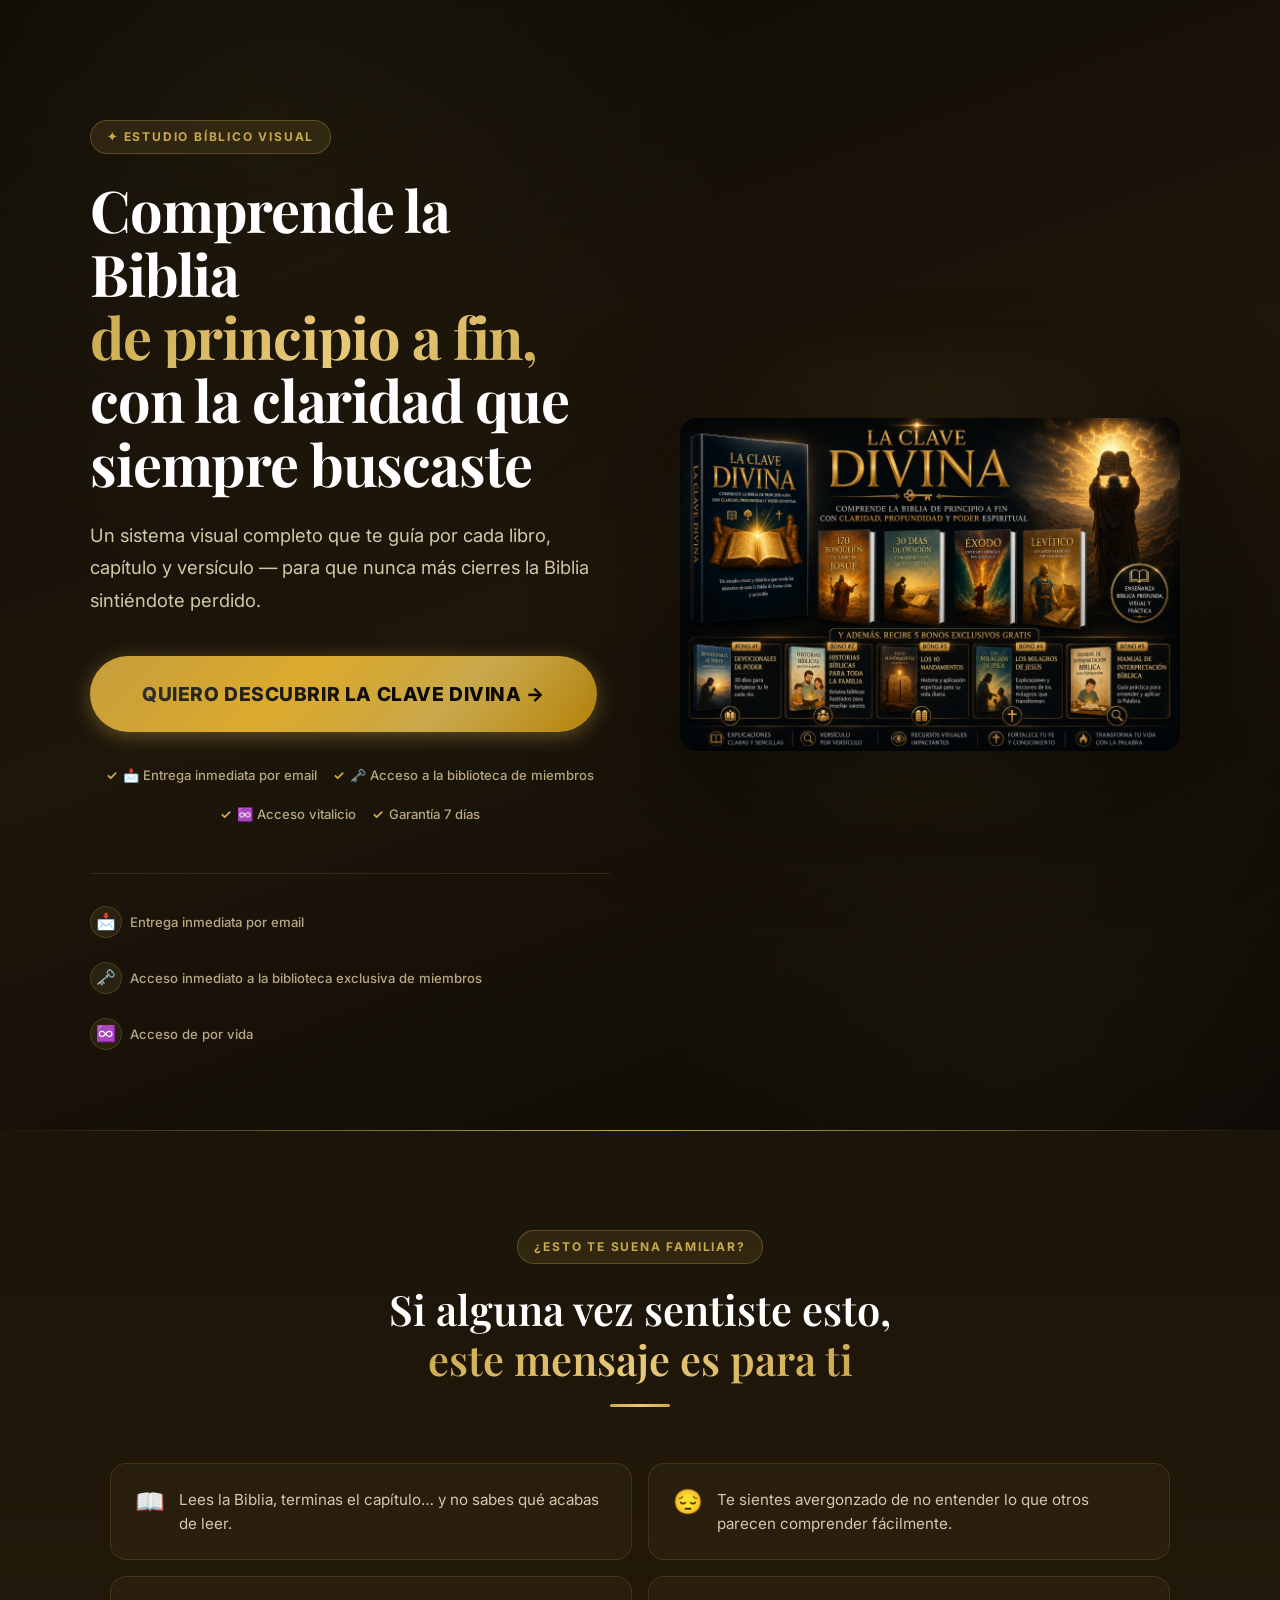
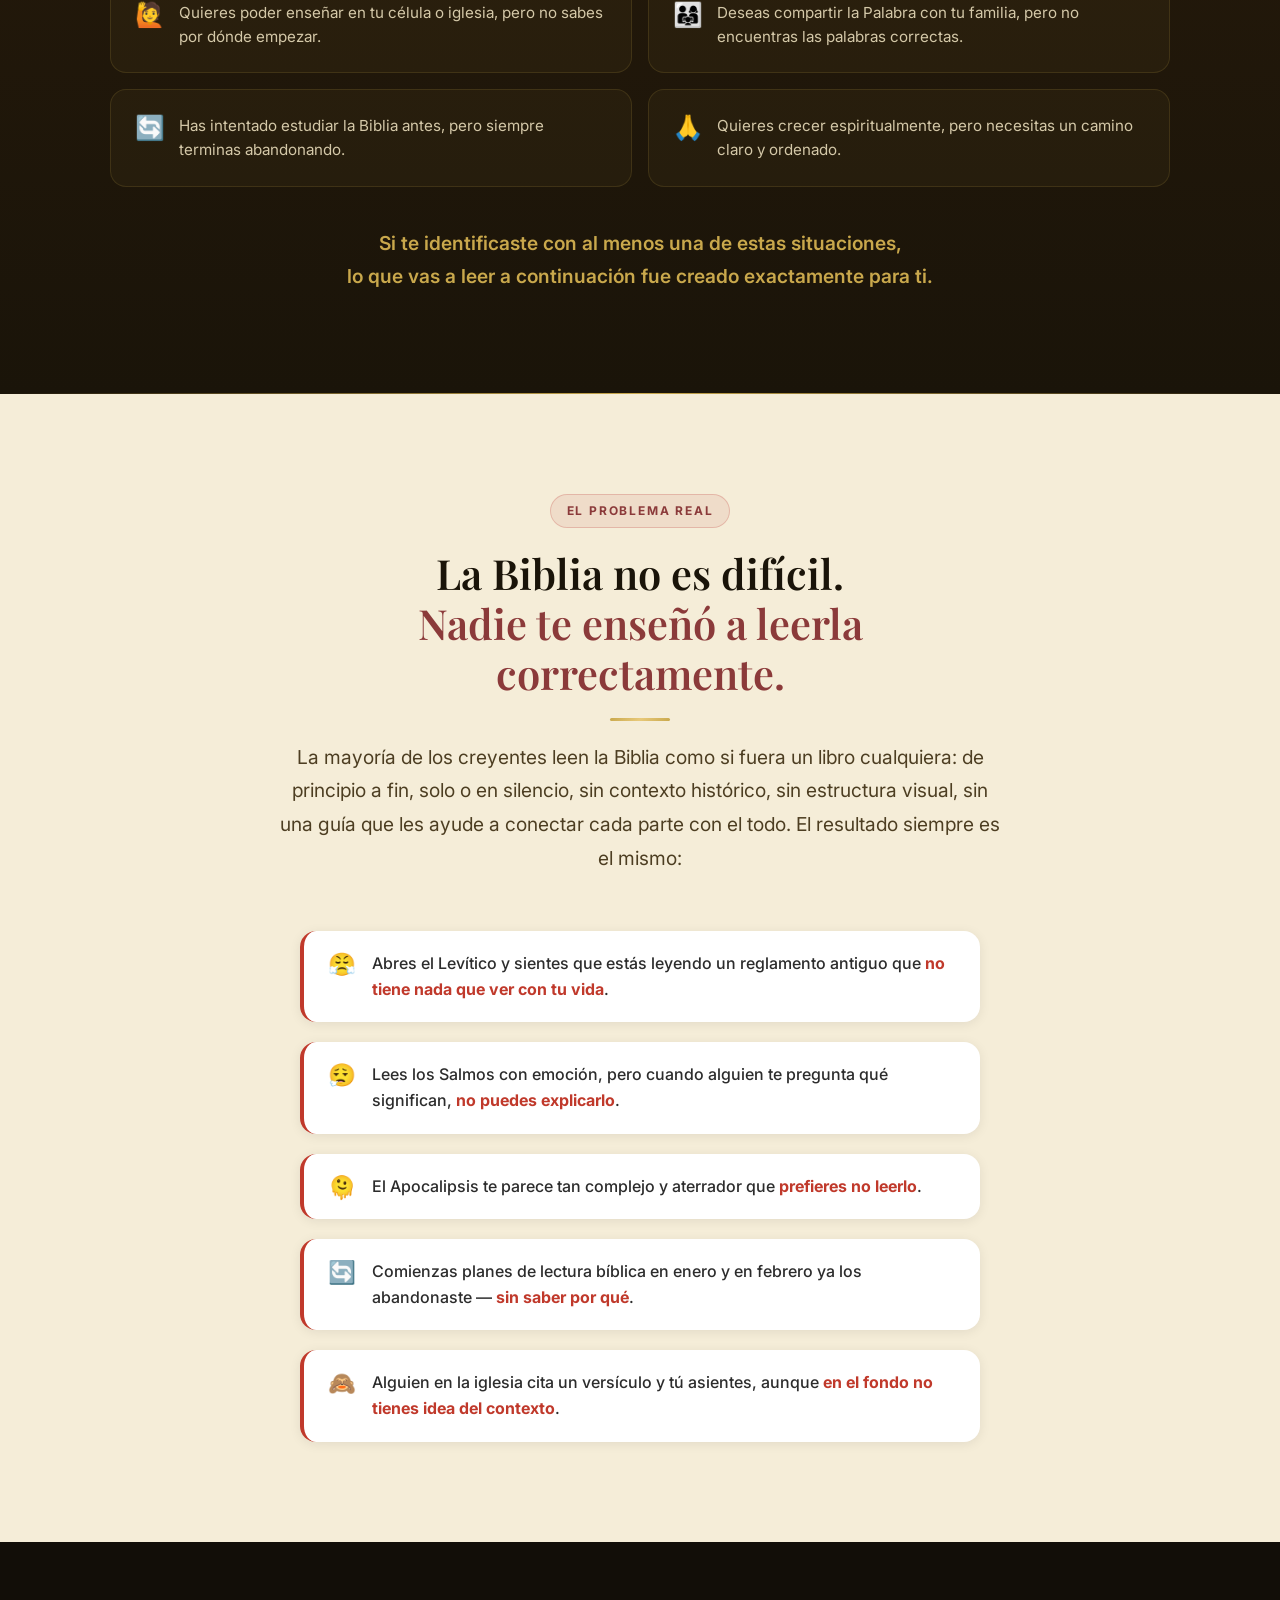
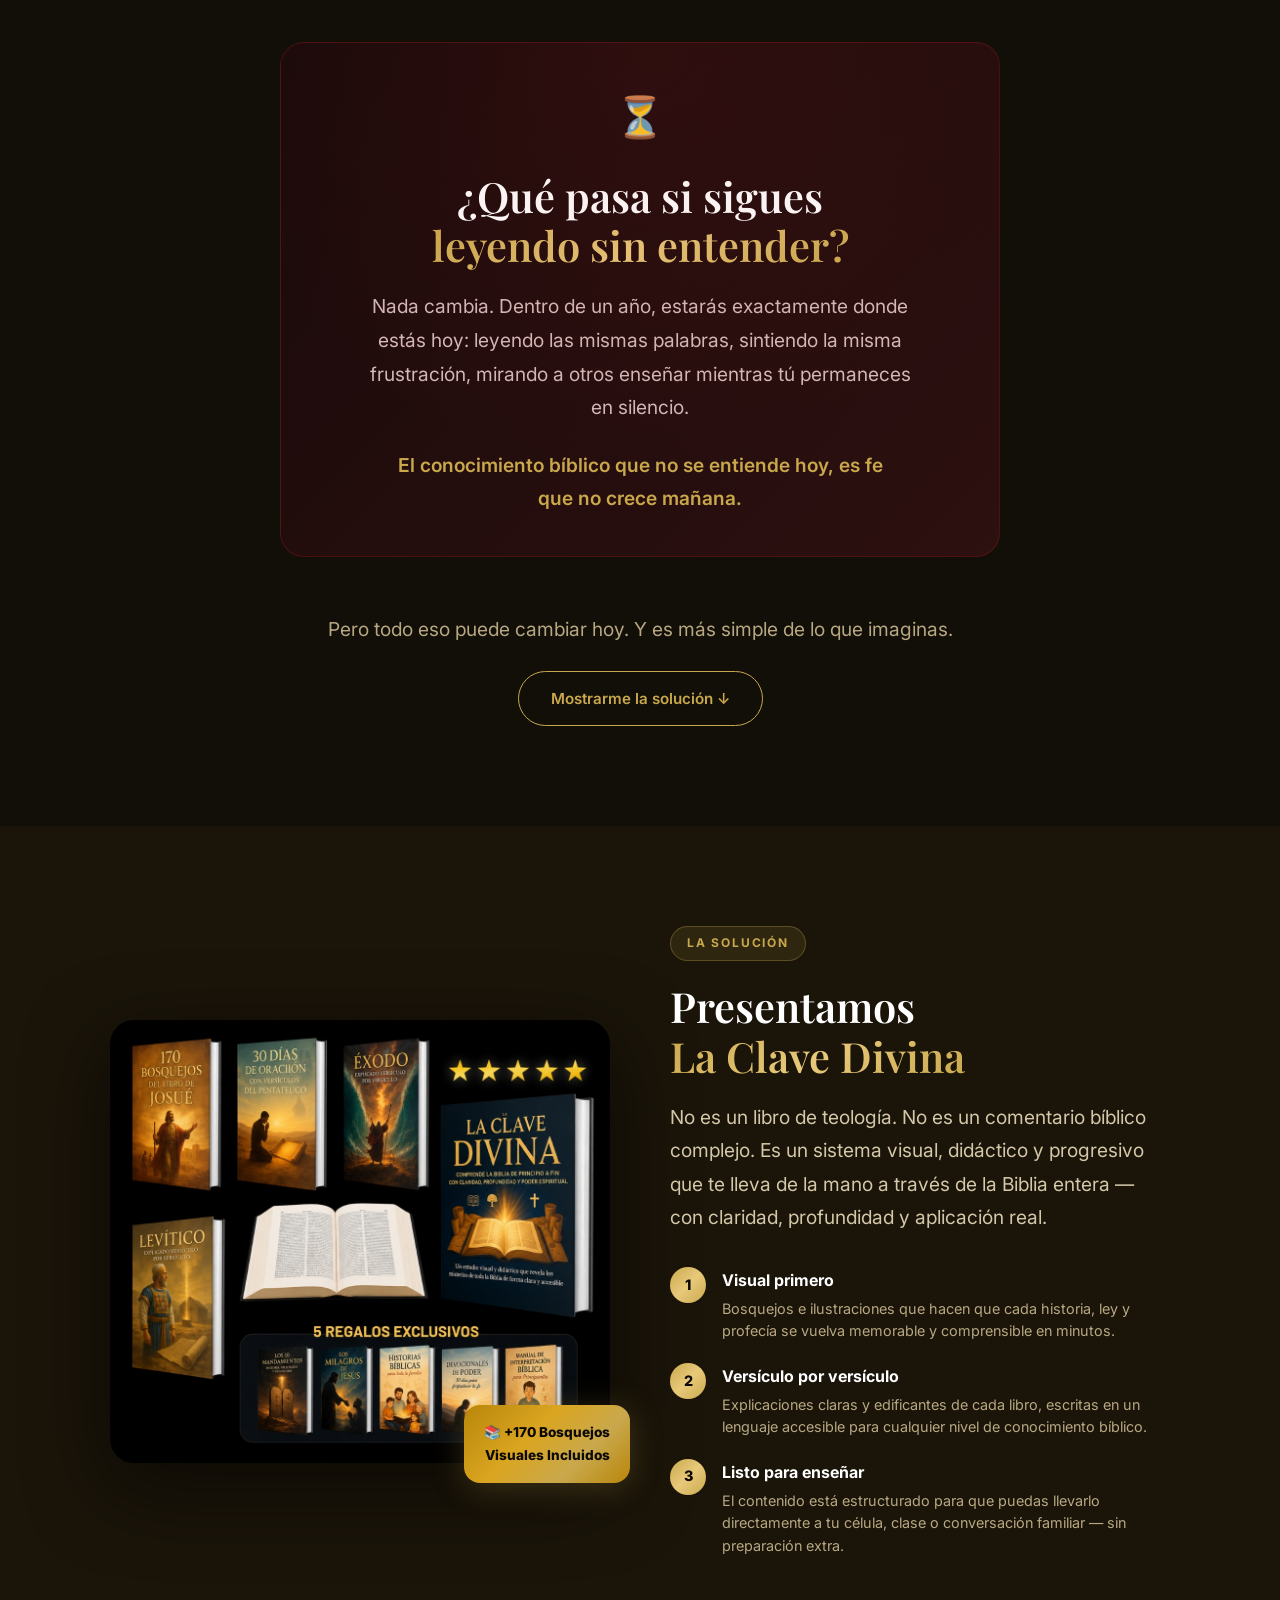
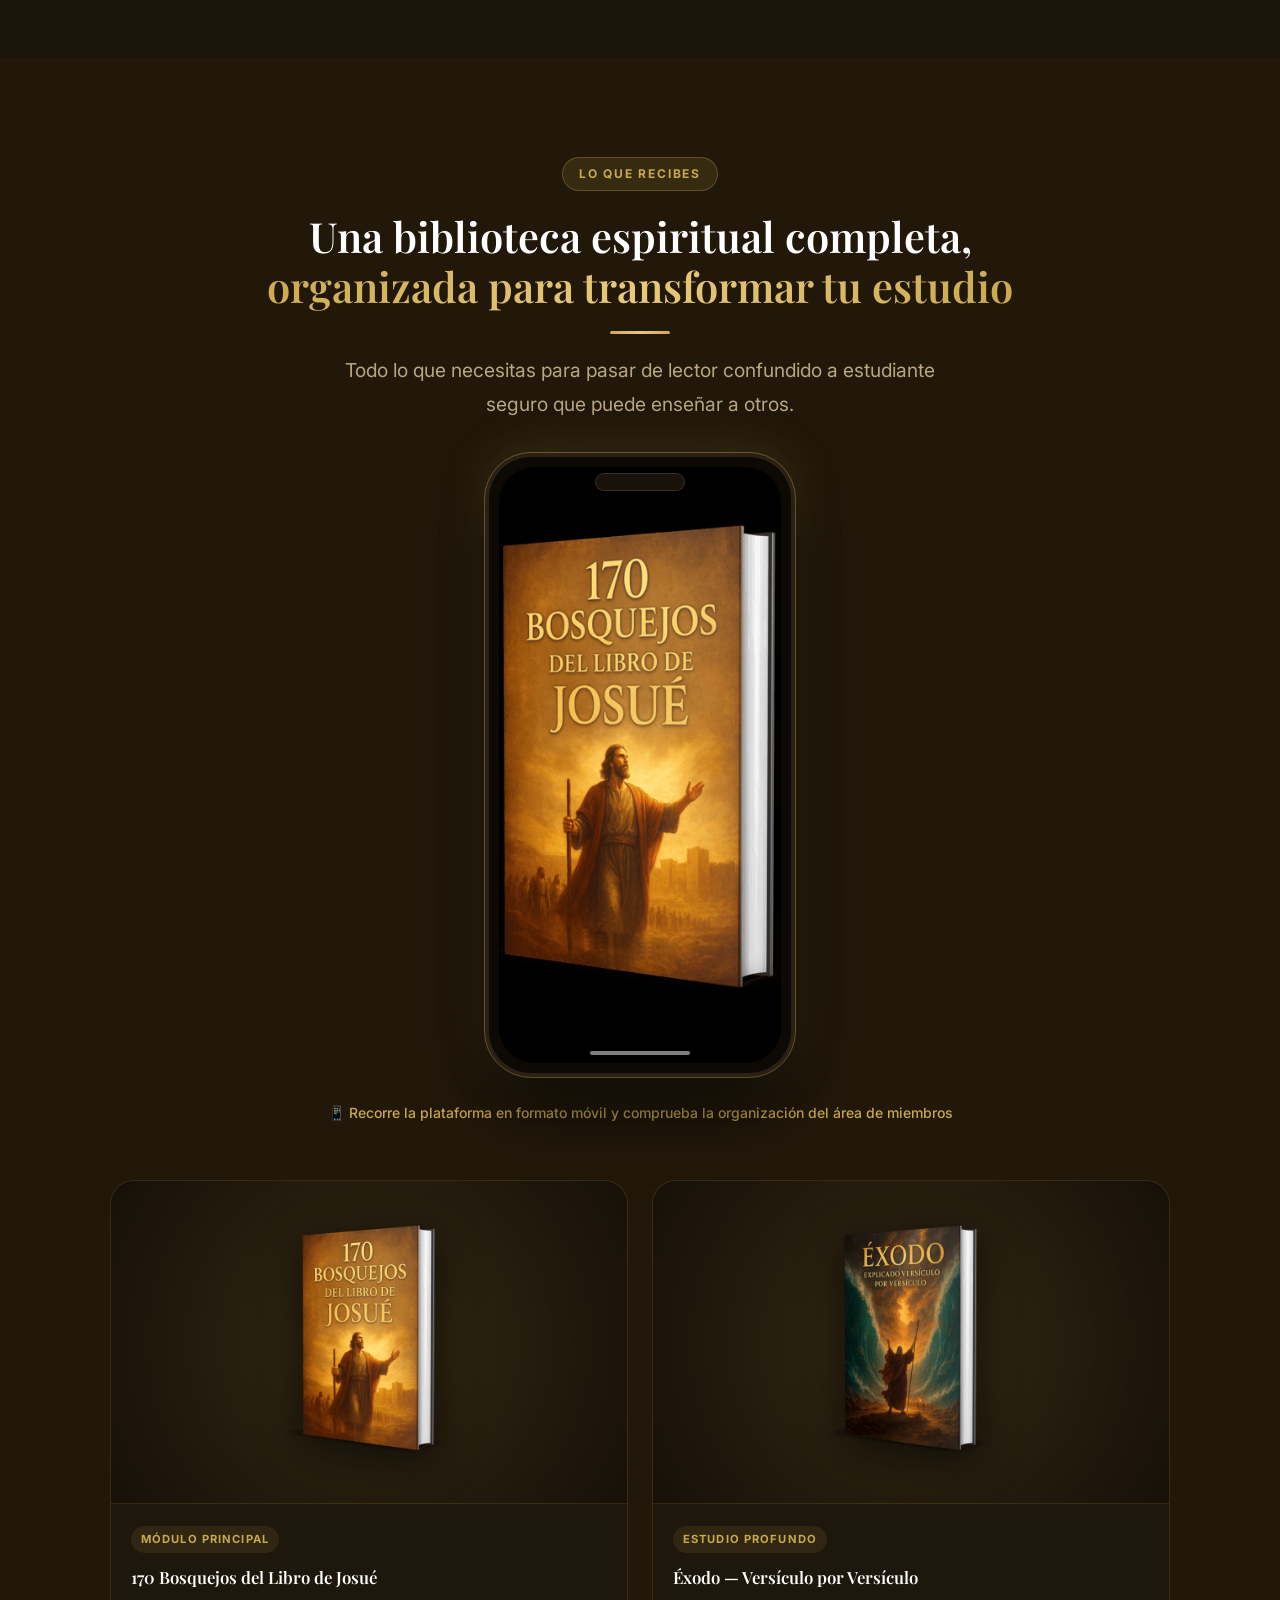
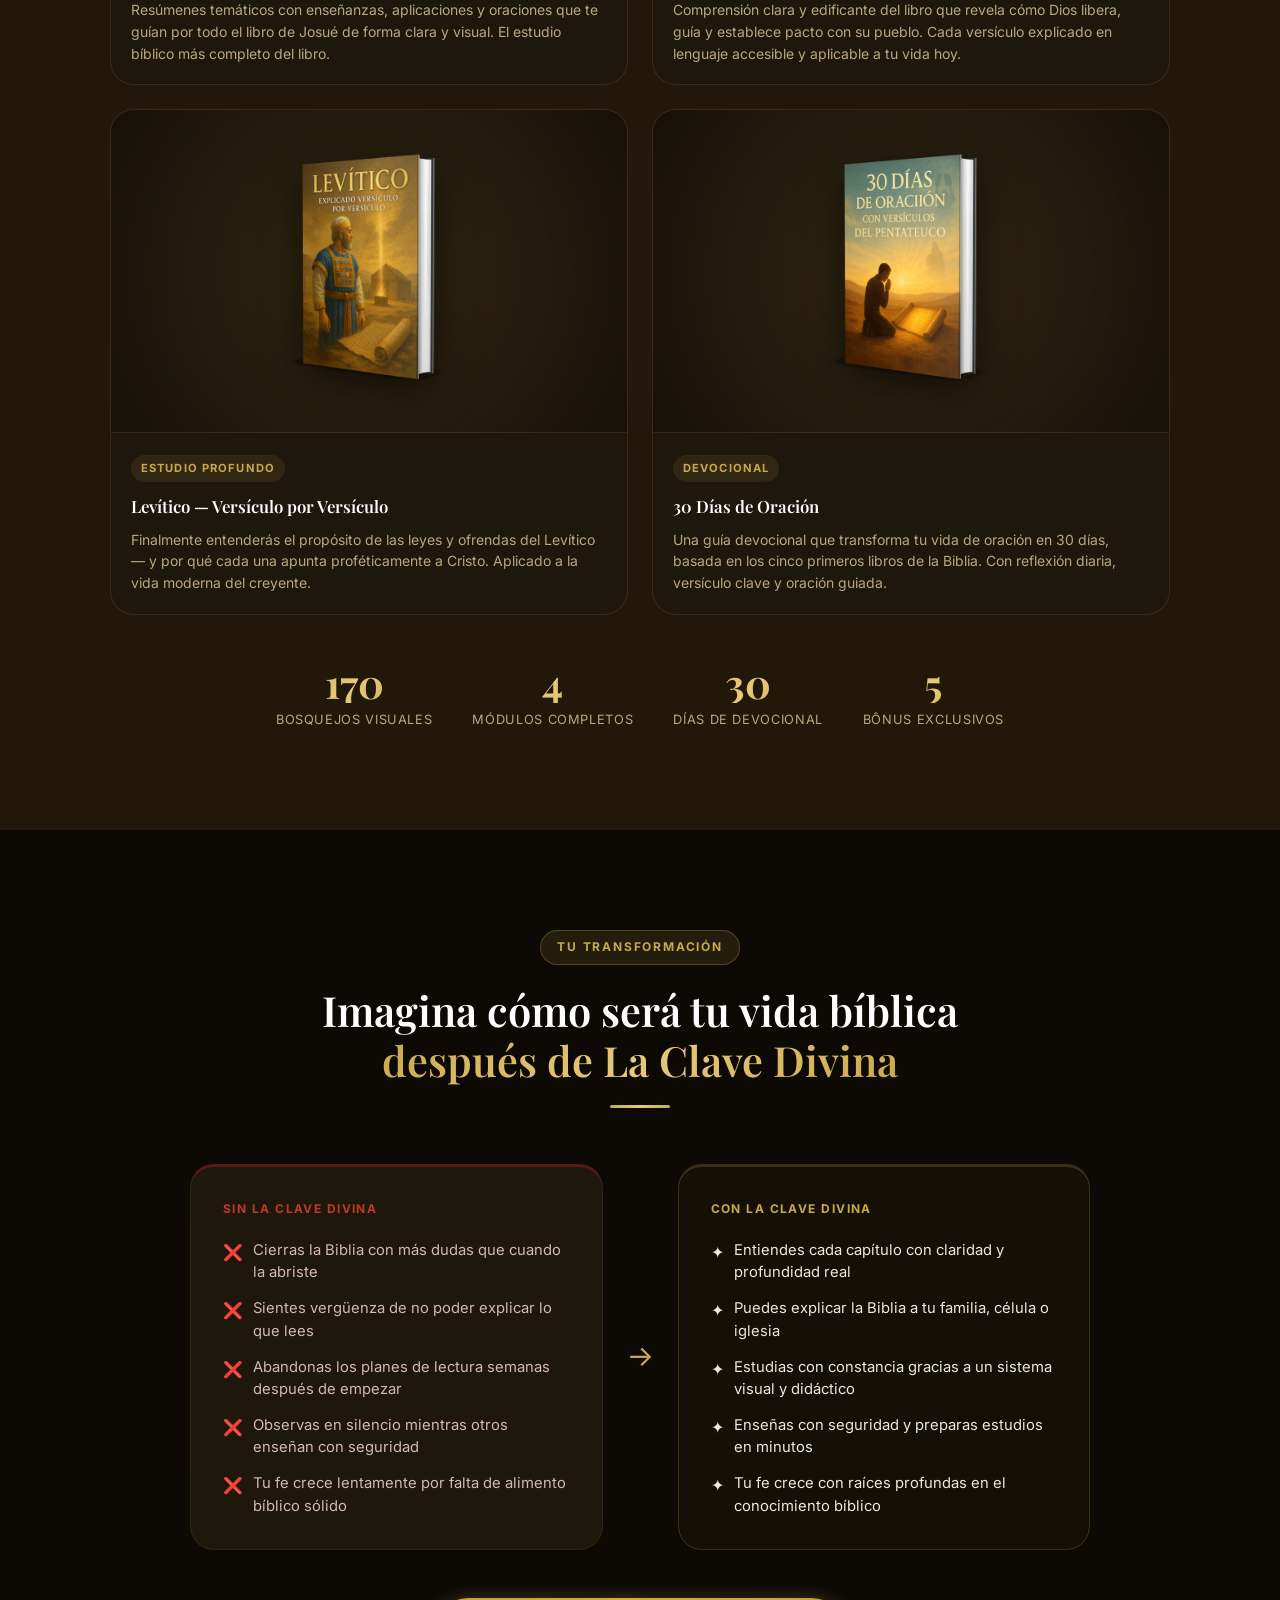
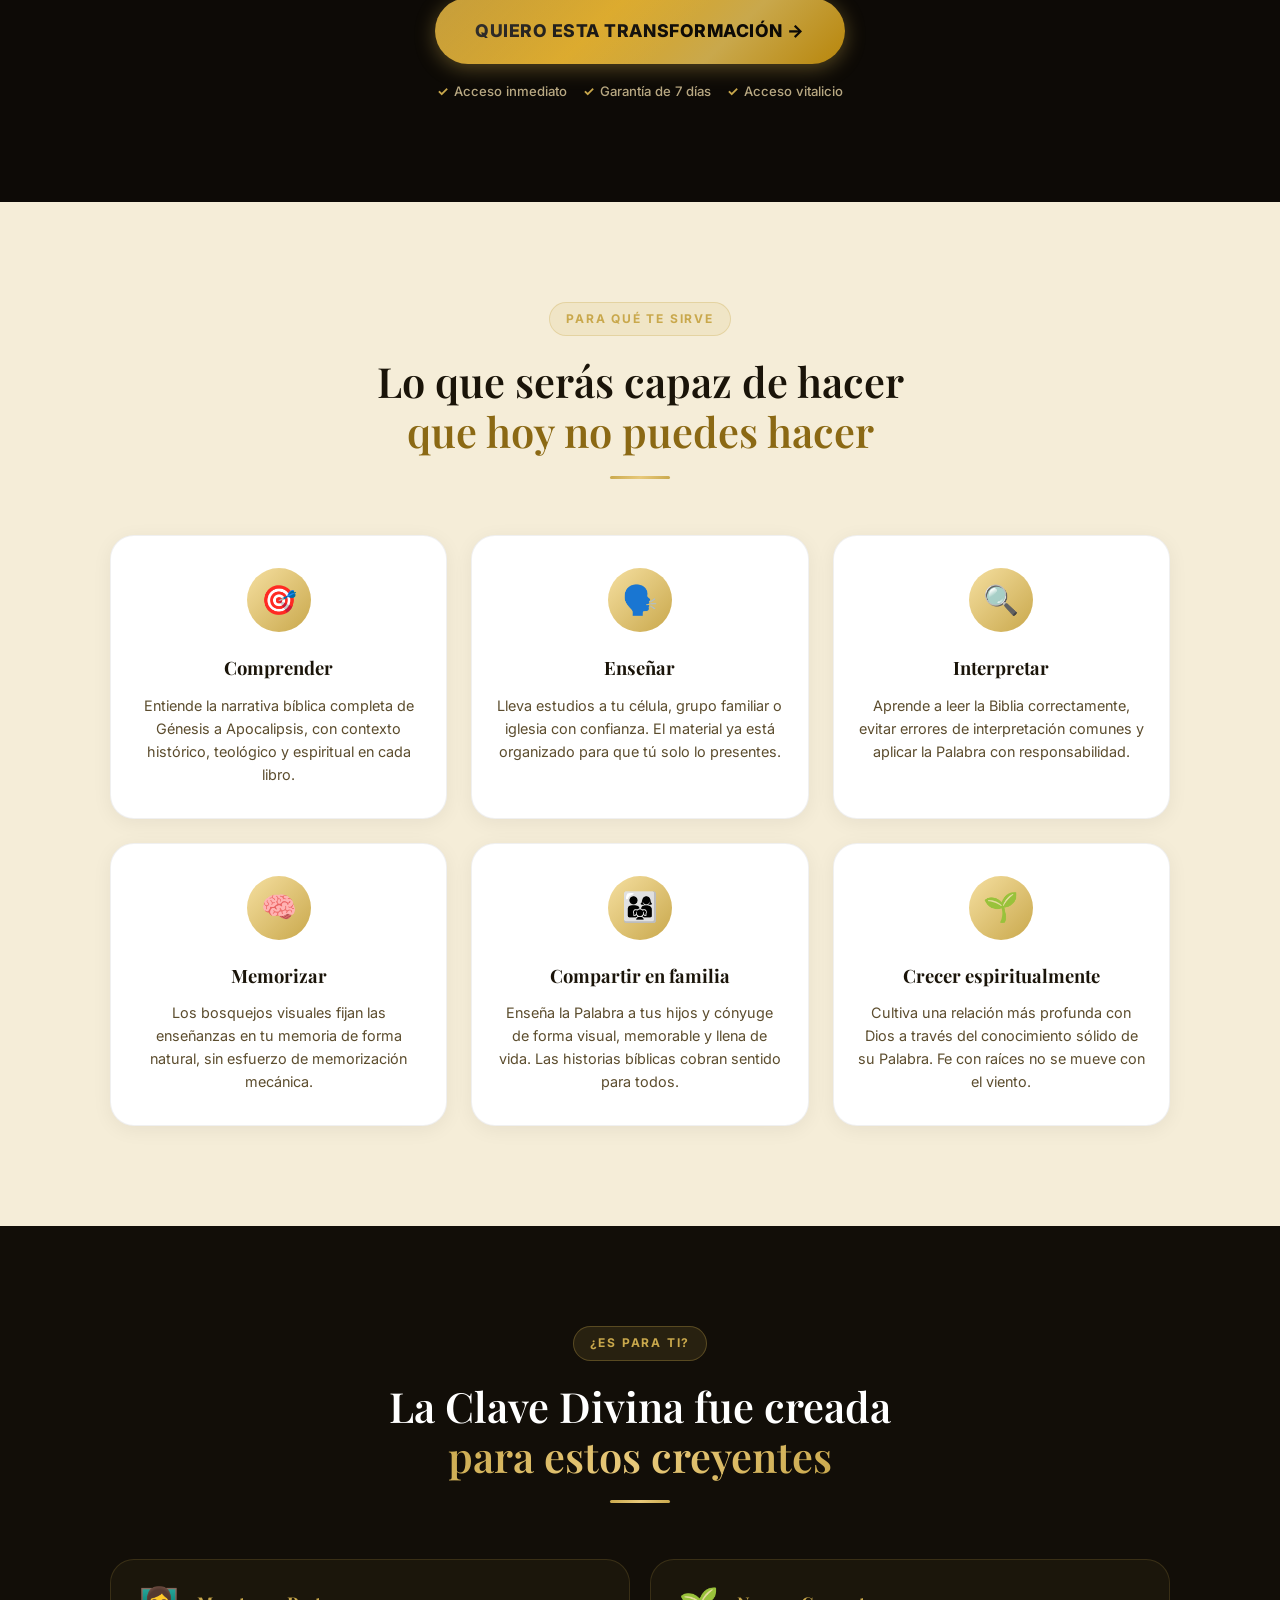
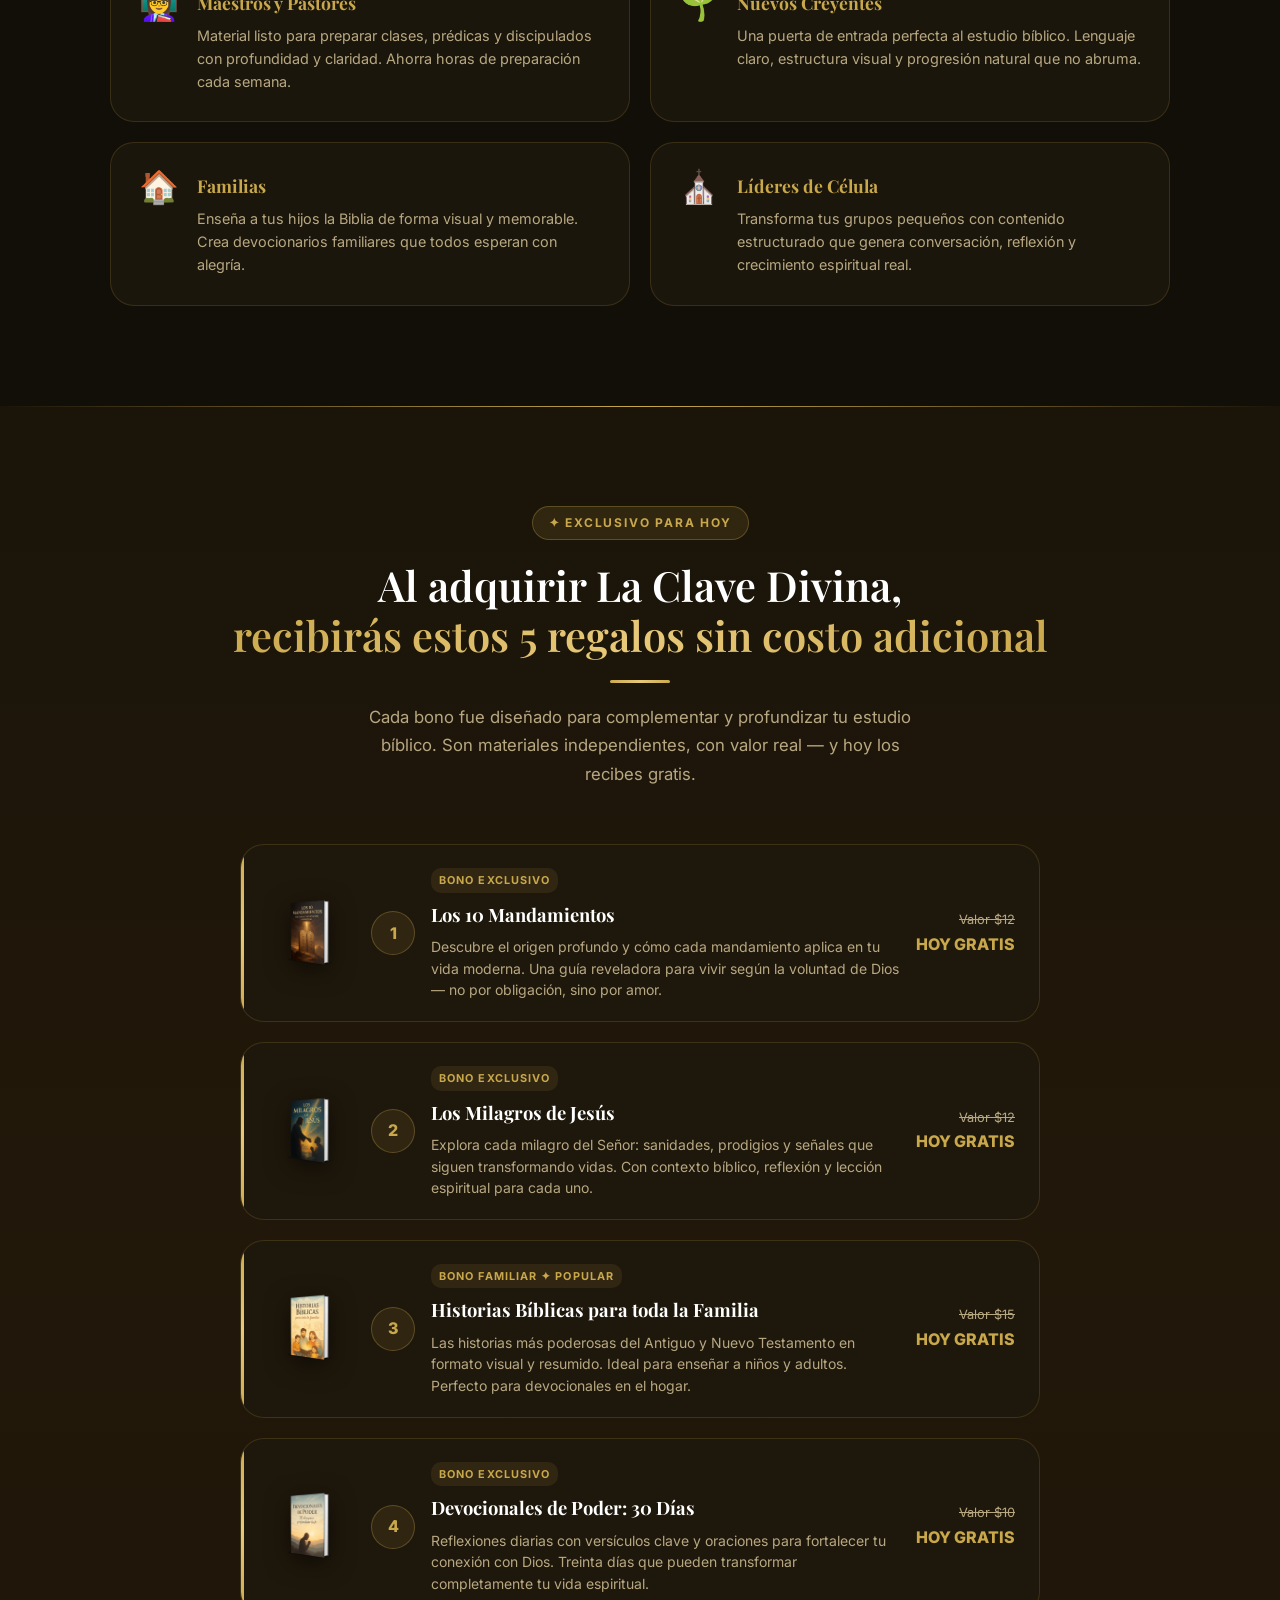
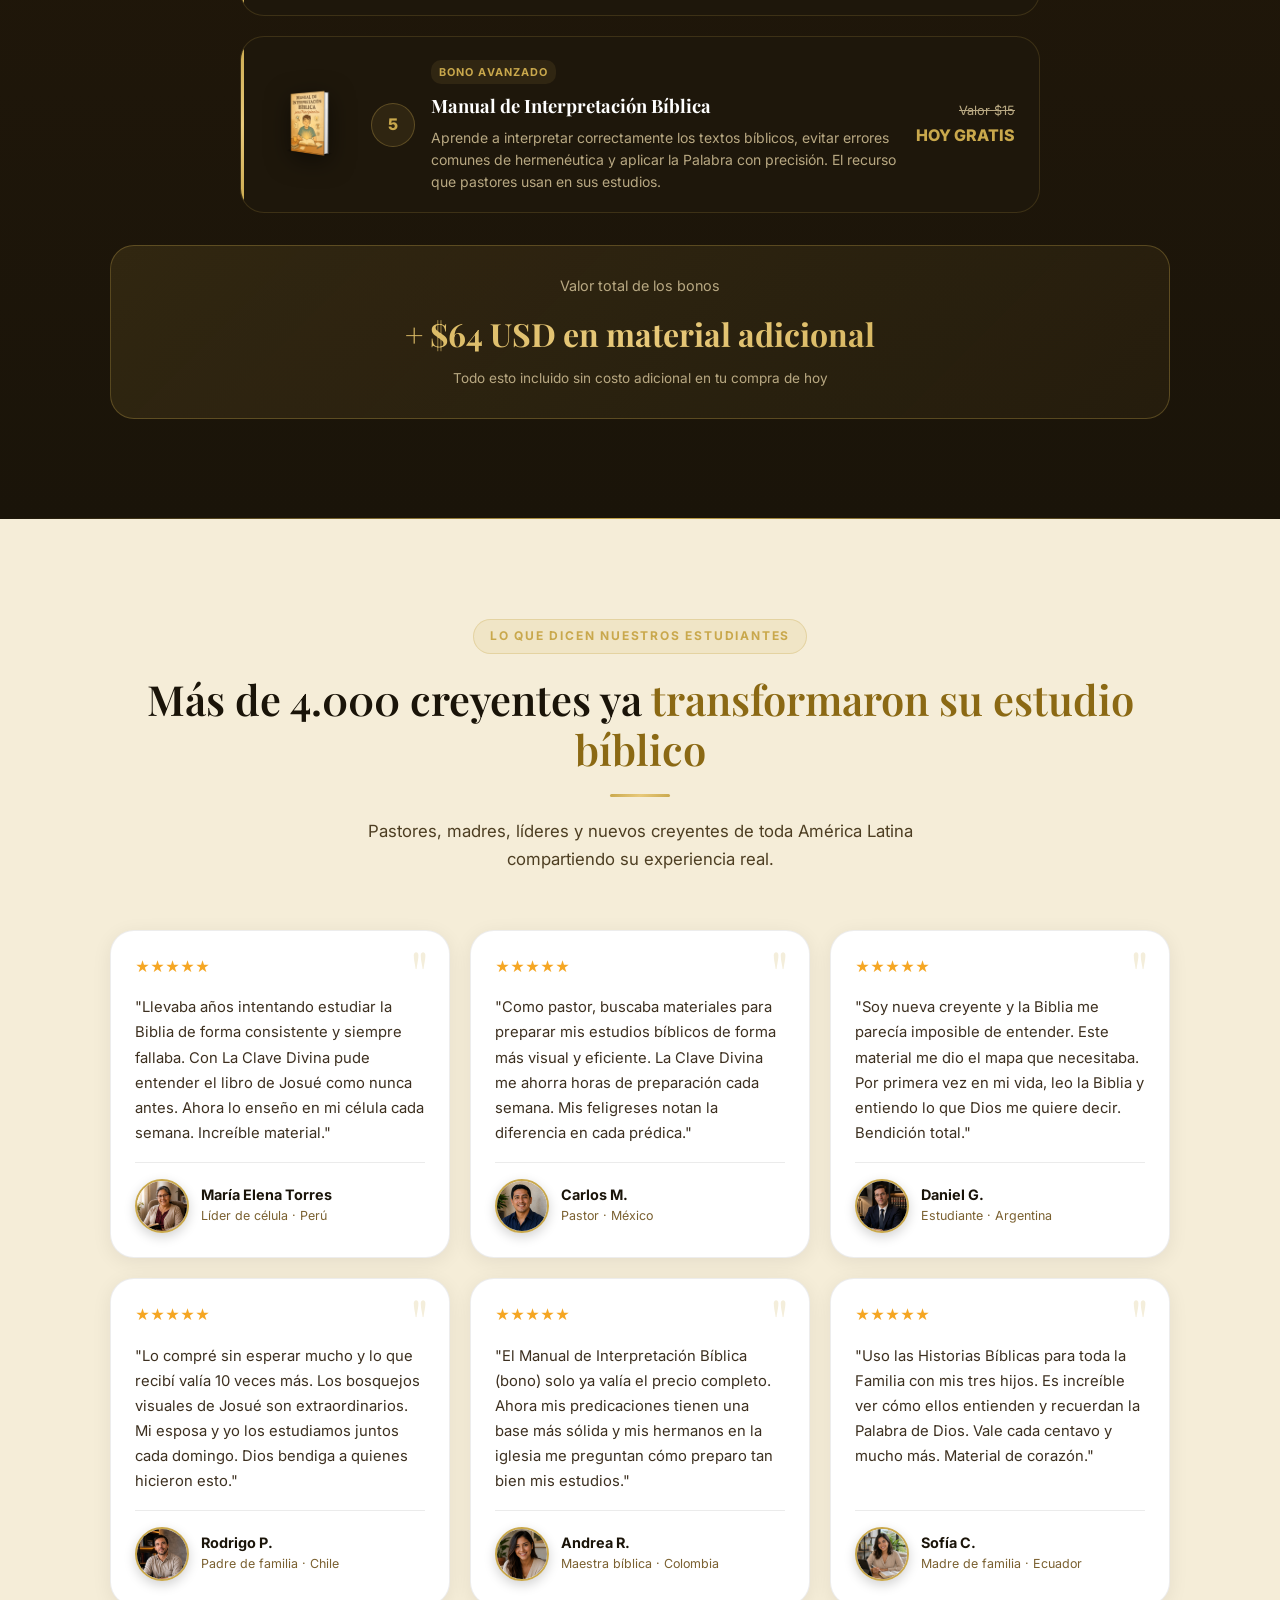
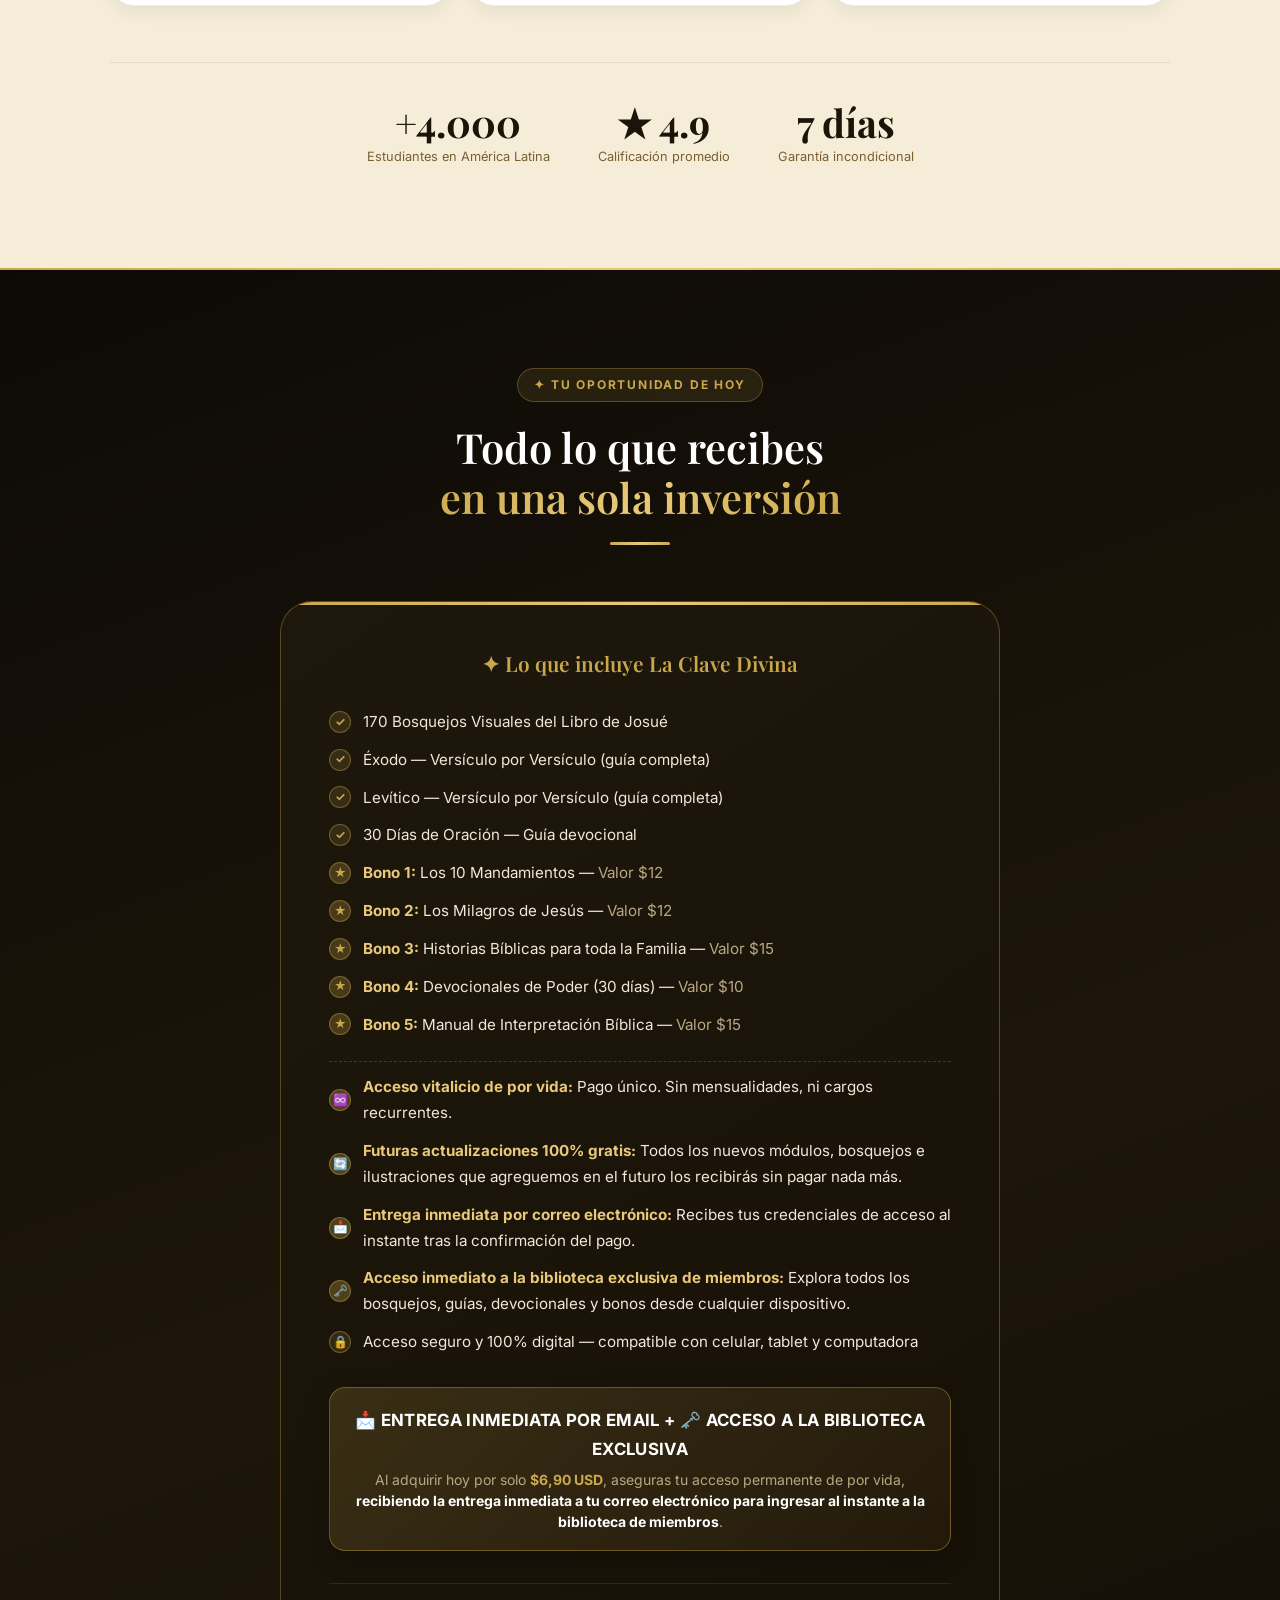
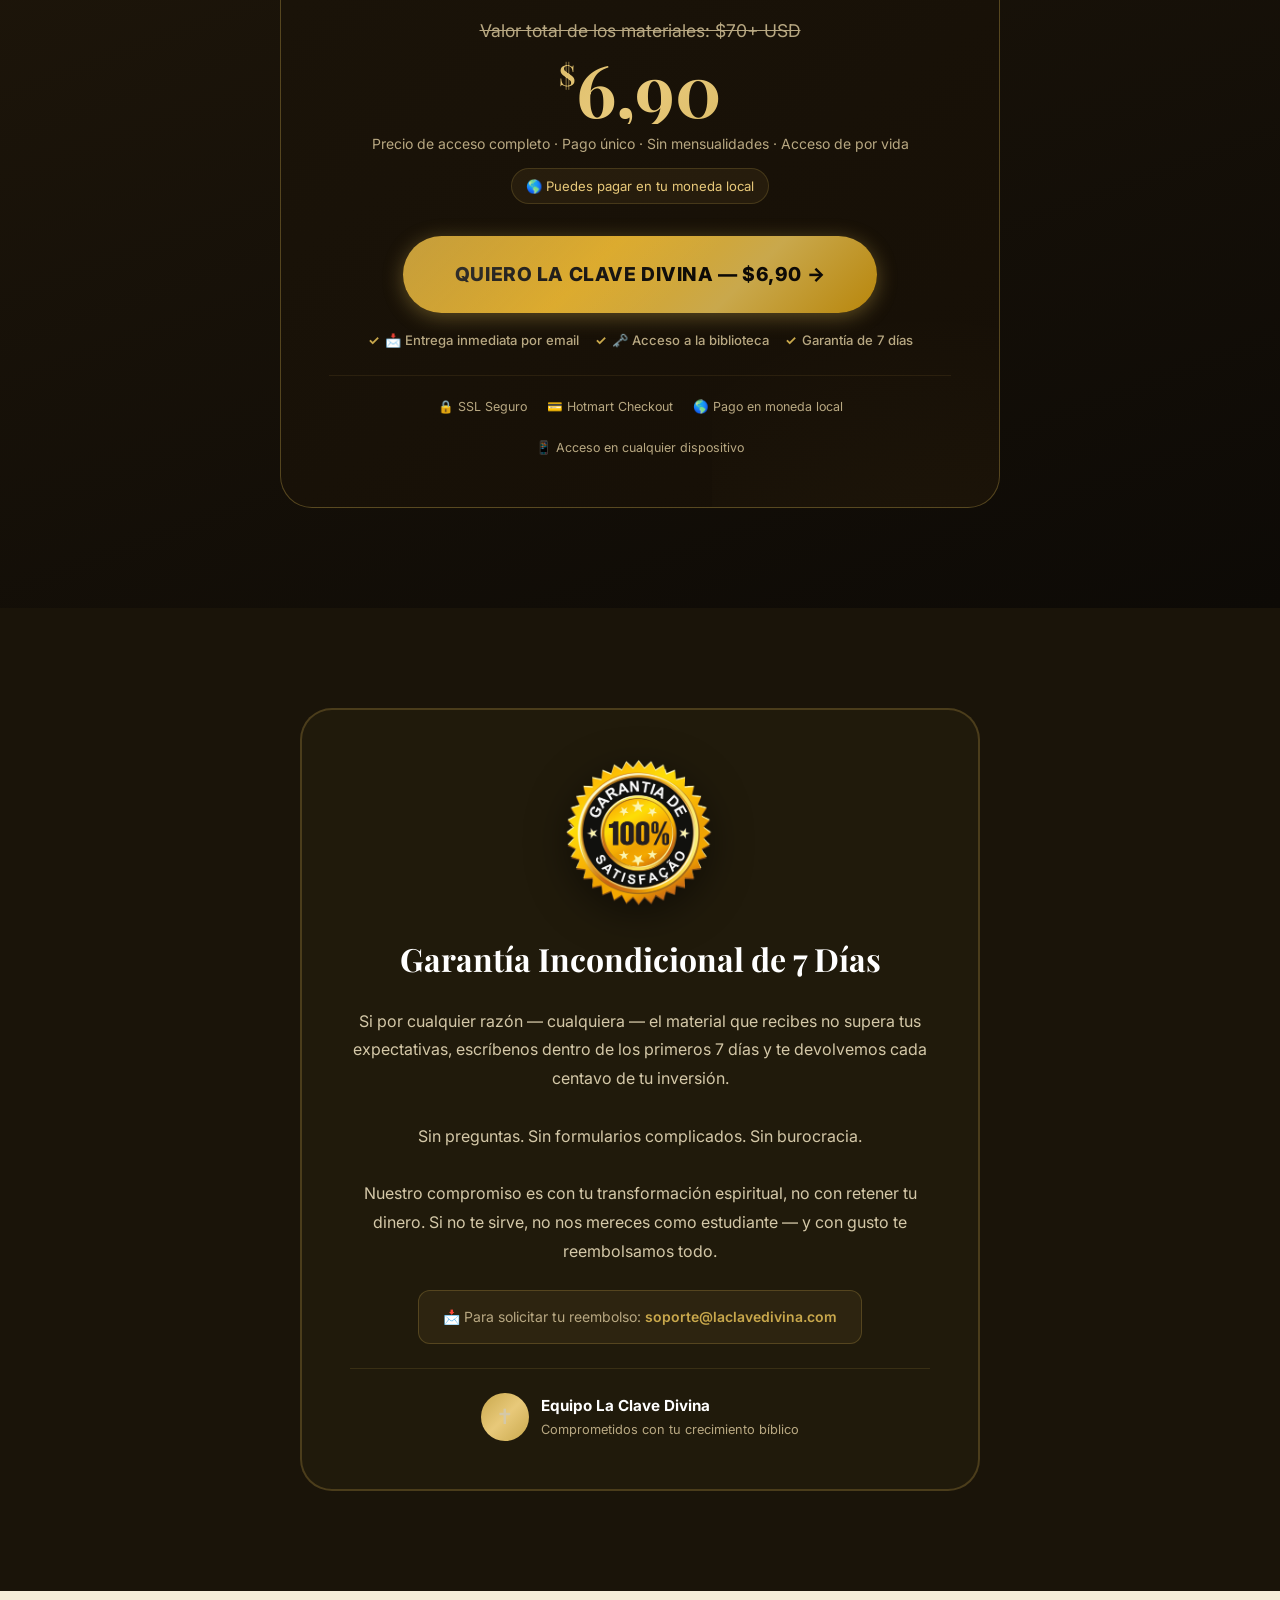
==== index.html @ f8fb1114 "Initial commit with mockups, mobile optimization, and vitalicio badges" ====
<!DOCTYPE html>
<html lang="es">
<head>
  <meta charset="UTF-8" />
  <meta name="viewport" content="width=device-width, initial-scale=1.0" />
  <meta name="robots" content="index, follow" />

  <!-- SEO -->
  <title>La Clave Divina — Comprende Toda la Biblia con Claridad y Profundidad</title>
  <meta name="description" content="El sistema visual que más de 4.000 cristianos en América Latina usan para estudiar, comprender y enseñar la Biblia. Acceso inmediato y garantía de 7 días." />

  <!-- Open Graph -->
  <meta property="og:title" content="La Clave Divina — Comprende Toda la Biblia" />
  <meta property="og:description" content="El sistema visual que más de 4.000 cristianos usan para entender la Biblia de principio a fin. Acceso inmediato y garantía de 7 días." />
  <meta property="og:type" content="website" />
  <meta property="og:url" content="https://laclavedivina.com" />

  <!-- Fonts -->
  <link rel="preconnect" href="https://fonts.googleapis.com" />
  <link rel="preconnect" href="https://fonts.gstatic.com" crossorigin />
  <link href="https://fonts.googleapis.com/css2?family=Playfair+Display:ital,wght@0,400;0,600;0,700;1,400&family=Inter:wght@400;500;600;700;800&display=swap" rel="stylesheet" />

  <!-- Styles -->
  <link rel="stylesheet" href="styles.css?v=2" />

  <!-- Canonical -->
  <link rel="canonical" href="https://laclavedivina.com" />
</head>
<body>

  <!-- ============================================================
       STICKY HEADER
       CRO: Attention Ratio — keeps CTA accessible at all scroll depths
       Activates after hero scrolls out of view
  ============================================================ -->
  <header class="sticky-header" id="sticky-header" role="banner">
    <div class="sticky-header-inner">
      <span class="sticky-logo">✦ La Clave Divina</span>
      <a href="#oferta" class="sticky-cta" id="sticky-cta-btn">
        Quiero Acceder →
      </a>
    </div>
  </header>


  <!-- ============================================================
       SEÇÃO 1: HERO
       Gatilho: Curiosidade
       Objetivo: Parar o scroll. Criar desejo. CTA sem preço.
       Referência: Nielsen Norman Group — 8-second rule
       CRO: Acima da dobra com CTA claro mas sem preço para não
       acionar o Sistema 2 (análise) prematuramente.
  ============================================================ -->
  <section class="hero" id="hero" aria-labelledby="hero-title">
    <div class="hero-inner">

      <!-- Copy -->
      <div class="hero-content">
        <span class="eyebrow hero-eyebrow">✦ Estudio Bíblico Visual</span>

        <h1 class="hero-title" id="hero-title">
          Comprende la Biblia
          <span class="gold-line">de principio a fin,</span>
          con la claridad que siempre buscaste
        </h1>

        <p class="hero-subtitle">
          Un sistema visual completo que te guía por cada libro, capítulo y versículo —
          para que nunca más cierres la Biblia sintiéndote perdido.
        </p>

        <div class="hero-cta-group">
          <a href="#oferta" class="btn-primary btn-hero btn-pulse" id="hero-cta-btn">
            Quiero Descubrir La Clave Divina →
          </a>
          <div class="btn-microcopy">
            <span>📩 Entrega inmediata por email</span>
            <span>🗝️ Acceso a la biblioteca de miembros</span>
            <span>♾️ Acceso vitalicio</span>
            <span>Garantía 7 días</span>
          </div>
        </div>

        <div class="hero-trust-strip">
          <div class="trust-badge">
            <div class="badge-icon">📩</div>
            <span>Entrega inmediata por email</span>
          </div>
          <div class="trust-badge">
            <div class="badge-icon">🗝️</div>
            <span>Acceso inmediato a la biblioteca exclusiva de miembros</span>
          </div>
          <div class="trust-badge">
            <div class="badge-icon">♾️</div>
            <span>Acceso de por vida</span>
          </div>
        </div>
      </div>

      <!-- Visual -->
      <div class="hero-visual">
        <div class="hero-mockup-wrap">
          <div class="hero-mockup-glow"></div>
          <img
            src="assets/banner-hero.jpg"
            alt="La Clave Divina — Material de estudio bíblico visual completo"
            class="hero-mockup-img"
            loading="eager"
            width="1024"
            height="682"
          />
        </div>
      </div>

    </div>
  </section>


  <!-- ============================================================
       SEÇÃO 2: IDENTIFICAÇÃO
       Gatilho: "Isso é para mim"
       Objetivo: O leitor se reconhece. Cria pertencimento.
       Referência: Cialdini — Semelhança
       CRO: Aumenta tempo na página e reduz taxa de saída imediata
  ============================================================ -->
  <section class="section-gold-grad" id="identificacion" aria-labelledby="id-title">
    <div class="container">
      <div class="section-header animate-fade-up">
        <span class="eyebrow">¿Esto te suena familiar?</span>
        <h2 class="t-section text-white" id="id-title">
          Si alguna vez sentiste esto,<br/>
          <span class="text-gold-grad">este mensaje es para ti</span>
        </h2>
        <div class="divider-gold"></div>
      </div>

      <div class="identification-grid animate-fade-up">
        <div class="id-card">
          <span class="id-card-icon">📖</span>
          <p class="id-card-text">Lees la Biblia, terminas el capítulo… y no sabes qué acabas de leer.</p>
        </div>
        <div class="id-card">
          <span class="id-card-icon">😔</span>
          <p class="id-card-text">Te sientes avergonzado de no entender lo que otros parecen comprender fácilmente.</p>
        </div>
        <div class="id-card">
          <span class="id-card-icon">🙋</span>
          <p class="id-card-text">Quieres poder enseñar en tu célula o iglesia, pero no sabes por dónde empezar.</p>
        </div>
        <div class="id-card">
          <span class="id-card-icon">👨‍👩‍👧</span>
          <p class="id-card-text">Deseas compartir la Palabra con tu familia, pero no encuentras las palabras correctas.</p>
        </div>
        <div class="id-card">
          <span class="id-card-icon">🔄</span>
          <p class="id-card-text">Has intentado estudiar la Biblia antes, pero siempre terminas abandonando.</p>
        </div>
        <div class="id-card">
          <span class="id-card-icon">🙏</span>
          <p class="id-card-text">Quieres crecer espiritualmente, pero necesitas un camino claro y ordenado.</p>
        </div>
      </div>

      <div class="text-center animate-fade-up" style="margin-top: 40px;">
        <p class="t-body-lg text-gold" style="font-weight: 600;">
          Si te identificaste con al menos una de estas situaciones,<br/>
          lo que vas a leer a continuación fue creado exactamente para ti.
        </p>
      </div>
    </div>
  </section>


  <!-- ============================================================
       SEÇÃO 3: O PROBLEMA
       Gatilho: Agudizar a dor
       Objetivo: Nomear o problema com precisão cirúrgica
       Referência: Eugene Schwartz — "Copy doesn't create desire, it channels it"
       CRO: Quanto mais específica a dor, maior a identificação e o desejo de solução
  ============================================================ -->
  <section class="section-light" id="el-problema" aria-labelledby="problema-title">
    <div class="container-sm">
      <div class="section-header animate-fade-up">
        <span class="eyebrow" style="color: #8B3A3A; background: rgba(180,30,30,0.08); border-color: rgba(180,30,30,0.2);">El problema real</span>
        <h2 class="t-section text-dark" id="problema-title">
          La Biblia no es difícil.<br/>
          <span style="color: #8B3A3A;">Nadie te enseñó a leerla correctamente.</span>
        </h2>
        <div class="divider-gold"></div>
        <p class="t-body-lg" style="color: #4D3E22; margin-top: 20px;">
          La mayoría de los creyentes leen la Biblia como si fuera un libro cualquiera:
          de principio a fin, solo o en silencio, sin contexto histórico, sin estructura visual,
          sin una guía que les ayude a conectar cada parte con el todo.
          El resultado siempre es el mismo:
        </p>
      </div>

      <div class="problem-list animate-fade-up">
        <div class="problem-item">
          <span class="problem-icon">😤</span>
          <p class="problem-text">
            Abres el Levítico y sientes que estás leyendo un reglamento antiguo que <em>no tiene nada que ver con tu vida</em>.
          </p>
        </div>
        <div class="problem-item">
          <span class="problem-icon">😮‍💨</span>
          <p class="problem-text">
            Lees los Salmos con emoción, pero cuando alguien te pregunta qué significan, <em>no puedes explicarlo</em>.
          </p>
        </div>
        <div class="problem-item">
          <span class="problem-icon">🫠</span>
          <p class="problem-text">
            El Apocalipsis te parece tan complejo y aterrador que <em>prefieres no leerlo</em>.
          </p>
        </div>
        <div class="problem-item">
          <span class="problem-icon">🔄</span>
          <p class="problem-text">
            Comienzas planes de lectura bíblica en enero y en febrero ya los abandonaste — <em>sin saber por qué</em>.
          </p>
        </div>
        <div class="problem-item">
          <span class="problem-icon">🙈</span>
          <p class="problem-text">
            Alguien en la iglesia cita un versículo y tú asientes, aunque <em>en el fondo no tienes idea del contexto</em>.
          </p>
        </div>
      </div>
    </div>
  </section>


  <!-- ============================================================
       SEÇÃO 4: CONSEQUÊNCIA
       Gatilho: Custo de não agir
       Objetivo: Tornar o status quo inaceitável
       Referência: Behavioral Economics — Loss Aversion
       CRO: A dor de NÃO agir deve superar o custo de agir (US$6,90)
  ============================================================ -->
  <section class="section-dark" id="consecuencia" aria-labelledby="consec-title">
    <div class="container-sm">
      <div class="consequence-box animate-fade-up">
        <div style="font-size: 2.5rem; margin-bottom: 20px;">⏳</div>
        <h2 class="t-section text-white" id="consec-title" style="margin-bottom: 20px;">
          ¿Qué pasa si sigues<br/>
          <span class="text-gold-grad">leyendo sin entender?</span>
        </h2>
        <p class="t-body-lg" style="color: #D4B8B8; max-width: 560px; margin: 0 auto 24px;">
          Nada cambia. Dentro de un año, estarás exactamente donde estás hoy:
          leyendo las mismas palabras, sintiendo la misma frustración,
          mirando a otros enseñar mientras tú permaneces en silencio.
        </p>
        <p class="t-body-lg" style="color: var(--gold-primary); font-weight: 600; max-width: 500px; margin: 0 auto;">
          El conocimiento bíblico que no se entiende hoy, es fe que no crece mañana.
        </p>
      </div>

      <div class="text-center animate-fade-up" style="margin-top: 56px;">
        <p class="t-body-lg text-muted" style="margin-bottom: 24px;">
          Pero todo eso puede cambiar hoy. Y es más simple de lo que imaginas.
        </p>
        <a href="#oferta" class="btn-secondary" id="consec-cta-btn">
          Mostrarme la solución ↓
        </a>
      </div>
    </div>
  </section>


  <!-- ============================================================
       SEÇÃO 5: SOLUÇÃO / MECANISMO ÚNICO
       Gatilho: Descoberta da solução
       Objetivo: Apresentar o produto como a saída natural do problema
       Referência: Russell Brunson — The Secret Formula
       CRO: O mecanismo único diferencia da concorrência e justifica o preço
  ============================================================ -->
  <section class="section-mid" id="la-solucion" aria-labelledby="solucion-title">
    <div class="container">
      <div class="solution-split">

        <!-- Visual -->
        <div class="solution-visual animate-fade-up">
          <img
            src="assets/mockup-devices.jpg"
            alt="Los materiales de La Clave Divina en diferentes dispositivos"
            class="solution-img"
            loading="lazy"
            width="1024"
            height="906"
          />
          <div class="solution-badge">
            📚 +170 Bosquejos<br/>Visuales Incluidos
          </div>
        </div>

        <!-- Copy -->
        <div class="animate-fade-up">
          <span class="eyebrow">La solución</span>
          <h2 class="t-section text-white" id="solucion-title" style="margin-bottom: 20px;">
            Presentamos<br/>
            <span class="text-gold-grad">La Clave Divina</span>
          </h2>
          <p class="t-body-lg" style="color: var(--text-body); margin-bottom: 32px;">
            No es un libro de teología. No es un comentario bíblico complejo.
            Es un sistema visual, didáctico y progresivo que te lleva de la mano
            a través de la Biblia entera — con claridad, profundidad y aplicación real.
          </p>

          <div class="mechanism-list">
            <div class="mechanism-item">
              <div class="mechanism-num">1</div>
              <div class="mechanism-content">
                <div class="mechanism-title">Visual primero</div>
                <div class="mechanism-desc">Bosquejos e ilustraciones que hacen que cada historia, ley y profecía se vuelva memorable y comprensible en minutos.</div>
              </div>
            </div>
            <div class="mechanism-item">
              <div class="mechanism-num">2</div>
              <div class="mechanism-content">
                <div class="mechanism-title">Versículo por versículo</div>
                <div class="mechanism-desc">Explicaciones claras y edificantes de cada libro, escritas en un lenguaje accesible para cualquier nivel de conocimiento bíblico.</div>
              </div>
            </div>
            <div class="mechanism-item">
              <div class="mechanism-num">3</div>
              <div class="mechanism-content">
                <div class="mechanism-title">Listo para enseñar</div>
                <div class="mechanism-desc">El contenido está estructurado para que puedas llevarlo directamente a tu célula, clase o conversación familiar — sin preparación extra.</div>
              </div>
            </div>
          </div>
        </div>

      </div>
    </div>
  </section>


  <!-- ============================================================
       SEÇÃO 6: DEMONSTRAÇÃO DO PRODUTO (O QUE TEM DENTRO)
       Gatilho: Desejo de posse
       Objetivo: Fazer o visitante desejar abrir o material
       Referência: Baymard Institute — Product detail visualization
       CRO: Transparência sobre o conteúdo elimina objeção de "não sei o que vou receber"
  ============================================================ -->
  <section class="section-warm" id="contenido" aria-labelledby="contenido-title">
    <div class="container">
      <div class="section-header animate-fade-up">
        <span class="eyebrow">Lo que recibes</span>
        <h2 class="t-section text-white" id="contenido-title">
          Una biblioteca espiritual completa,<br/>
          <span class="text-gold-grad">organizada para transformar tu estudio</span>
        </h2>
        <div class="divider-gold"></div>
        <p class="t-body-lg text-muted" style="max-width: 600px; margin: 0 auto 32px;">
          Todo lo que necesitas para pasar de lector confundido a estudiante seguro que puede enseñar a otros.
        </p>

        <!-- Member Area Video Preview in Mobile Format -->
        <div class="video-preview-wrap animate-fade-up" style="margin:0 auto 56px; text-align:center;">
          <div class="mobile-device-wrapper">
            <div class="mobile-phone-frame">
              <div class="phone-notch"></div>
              <div class="phone-screen">
                <video controls autoplay loop muted playsinline poster="assets/guide-josue.png">
                  <source src="assets/area-de-miembros.mp4" type="video/mp4" />
                  Tu navegador no soporta la reproducción de video.
                </video>
              </div>
              <div class="phone-home-bar"></div>
            </div>
          </div>
          <p style="font-size:0.875rem; color:var(--gold-primary); margin-top:12px; font-weight:500;">
            📱 Recorre la plataforma en formato móvil y comprueba la organización del área de miembros
          </p>
        </div>
      </div>

      <div class="demo-grid animate-fade-up">

        <div class="demo-card">
          <div class="demo-card-img-wrap">
            <img src="assets/guide-josue.png" alt="Capa de 170 bosquejos del libro de Josué" class="demo-card-img" />
          </div>
          <div class="demo-card-body">
            <span class="demo-card-tag">Módulo Principal</span>
            <h3 class="demo-card-title">170 Bosquejos del Libro de Josué</h3>
            <p class="demo-card-desc">Resúmenes temáticos con enseñanzas, aplicaciones y oraciones que te guían por todo el libro de Josué de forma clara y visual. El estudio bíblico más completo del libro.</p>
          </div>
        </div>

        <div class="demo-card">
          <div class="demo-card-img-wrap">
            <img src="assets/guide-exodo.png" alt="Capa de Éxodo versículo por versículo" class="demo-card-img" />
          </div>
          <div class="demo-card-body">
            <span class="demo-card-tag">Estudio Profundo</span>
            <h3 class="demo-card-title">Éxodo — Versículo por Versículo</h3>
            <p class="demo-card-desc">Comprensión clara y edificante del libro que revela cómo Dios libera, guía y establece pacto con su pueblo. Cada versículo explicado en lenguaje accesible y aplicable a tu vida hoy.</p>
          </div>
        </div>

        <div class="demo-card">
          <div class="demo-card-img-wrap">
            <img src="assets/guide-levitico.png" alt="Capa de Levítico versículo por versículo" class="demo-card-img" />
          </div>
          <div class="demo-card-body">
            <span class="demo-card-tag">Estudio Profundo</span>
            <h3 class="demo-card-title">Levítico — Versículo por Versículo</h3>
            <p class="demo-card-desc">Finalmente entenderás el propósito de las leyes y ofrendas del Levítico — y por qué cada una apunta proféticamente a Cristo. Aplicado a la vida moderna del creyente.</p>
          </div>
        </div>

        <div class="demo-card">
          <div class="demo-card-img-wrap">
            <img src="assets/guide-oracion.png" alt="Capa de 30 días de oración" class="demo-card-img" />
          </div>
          <div class="demo-card-body">
            <span class="demo-card-tag">Devocional</span>
            <h3 class="demo-card-title">30 Días de Oración</h3>
            <p class="demo-card-desc">Una guía devocional que transforma tu vida de oración en 30 días, basada en los cinco primeros libros de la Biblia. Con reflexión diaria, versículo clave y oración guiada.</p>
          </div>
        </div>

      </div>

      <!-- Counts strip -->
      <div class="content-counts animate-fade-up">
        <div class="count-item">
          <div class="count-num" data-counter="170">0</div>
          <div class="count-label">Bosquejos visuales</div>
        </div>
        <div class="count-item">
          <div class="count-num" data-counter="4">0</div>
          <div class="count-label">Módulos completos</div>
        </div>
        <div class="count-item">
          <div class="count-num" data-counter="30">0</div>
          <div class="count-label">Días de devocional</div>
        </div>
        <div class="count-item">
          <div class="count-num" data-counter="5">0</div>
          <div class="count-label">Bônus exclusivos</div>
        </div>
      </div>

    </div>
  </section>


  <!-- ============================================================
       SEÇÃO 7: TRANSFORMAÇÃO (ANTES E DEPOIS)
       Gatilho: Visão da identidade futura
       Objetivo: O visitante se vê DEPOIS do produto
       Referência: Dan Kennedy — Future Pacing
       CRO: Vender a transformação é 3x mais eficaz do que vender o produto
  ============================================================ -->
  <section class="section-darker" id="transformacion" aria-labelledby="transform-title">
    <div class="container">
      <div class="section-header animate-fade-up">
        <span class="eyebrow">Tu transformación</span>
        <h2 class="t-section text-white" id="transform-title">
          Imagina cómo será tu vida bíblica<br/>
          <span class="text-gold-grad">después de La Clave Divina</span>
        </h2>
        <div class="divider-gold"></div>
      </div>

      <div class="transformation-before-after animate-fade-up">
        <div class="transform-col before">
          <div class="transform-col-label">Sin La Clave Divina</div>
          <ul class="transform-list">
            <li>
              <span class="list-icon">❌</span>
              Cierras la Biblia con más dudas que cuando la abriste
            </li>
            <li>
              <span class="list-icon">❌</span>
              Sientes vergüenza de no poder explicar lo que lees
            </li>
            <li>
              <span class="list-icon">❌</span>
              Abandonas los planes de lectura semanas después de empezar
            </li>
            <li>
              <span class="list-icon">❌</span>
              Observas en silencio mientras otros enseñan con seguridad
            </li>
            <li>
              <span class="list-icon">❌</span>
              Tu fe crece lentamente por falta de alimento bíblico sólido
            </li>
          </ul>
        </div>

        <div class="transform-arrow">→</div>

        <div class="transform-col after">
          <div class="transform-col-label">Con La Clave Divina</div>
          <ul class="transform-list">
            <li>
              <span class="list-icon">✦</span>
              Entiendes cada capítulo con claridad y profundidad real
            </li>
            <li>
              <span class="list-icon">✦</span>
              Puedes explicar la Biblia a tu familia, célula o iglesia
            </li>
            <li>
              <span class="list-icon">✦</span>
              Estudias con constancia gracias a un sistema visual y didáctico
            </li>
            <li>
              <span class="list-icon">✦</span>
              Enseñas con seguridad y preparas estudios en minutos
            </li>
            <li>
              <span class="list-icon">✦</span>
              Tu fe crece con raíces profundas en el conocimiento bíblico
            </li>
          </ul>
        </div>
      </div>

      <div class="text-center animate-fade-up" style="margin-top: 48px;">
        <a href="#oferta" class="btn-primary btn-pulse" id="transform-cta-btn">
          Quiero Esta Transformación →
        </a>
        <div class="btn-microcopy">
          <span>Acceso inmediato</span>
          <span>Garantía de 7 días</span>
          <span>Acceso vitalicio</span>
        </div>
      </div>
    </div>
  </section>


  <!-- ============================================================
       SEÇÃO 8: BENEFÍCIOS
       Gatilho: Desejo racional de obter os resultados
       Objetivo: 6 benefícios distintos que cobrem todas as personas do ICP
       Referência: Hick's Law — não sobrecarregar, mas cobrir todas as motivações
       CRO: Cada benefício fala com um avatar diferente do público-alvo
  ============================================================ -->
  <section class="section-light" id="beneficios" aria-labelledby="beneficios-title">
    <div class="container">
      <div class="section-header animate-fade-up">
        <span class="eyebrow">Para qué te sirve</span>
        <h2 class="t-section text-dark" id="beneficios-title">
          Lo que serás capaz de hacer<br/>
          <span style="color: var(--gold-dark);">que hoy no puedes hacer</span>
        </h2>
        <div class="divider-gold"></div>
      </div>

      <div class="benefits-grid animate-fade-up">
        <div class="benefit-card">
          <div class="benefit-icon">🎯</div>
          <h3 class="benefit-title">Comprender</h3>
          <p class="benefit-desc">Entiende la narrativa bíblica completa de Génesis a Apocalipsis, con contexto histórico, teológico y espiritual en cada libro.</p>
        </div>
        <div class="benefit-card">
          <div class="benefit-icon">🗣️</div>
          <h3 class="benefit-title">Enseñar</h3>
          <p class="benefit-desc">Lleva estudios a tu célula, grupo familiar o iglesia con confianza. El material ya está organizado para que tú solo lo presentes.</p>
        </div>
        <div class="benefit-card">
          <div class="benefit-icon">🔍</div>
          <h3 class="benefit-title">Interpretar</h3>
          <p class="benefit-desc">Aprende a leer la Biblia correctamente, evitar errores de interpretación comunes y aplicar la Palabra con responsabilidad.</p>
        </div>
        <div class="benefit-card">
          <div class="benefit-icon">🧠</div>
          <h3 class="benefit-title">Memorizar</h3>
          <p class="benefit-desc">Los bosquejos visuales fijan las enseñanzas en tu memoria de forma natural, sin esfuerzo de memorización mecánica.</p>
        </div>
        <div class="benefit-card">
          <div class="benefit-icon">👨‍👩‍👧</div>
          <h3 class="benefit-title">Compartir en familia</h3>
          <p class="benefit-desc">Enseña la Palabra a tus hijos y cónyuge de forma visual, memorable y llena de vida. Las historias bíblicas cobran sentido para todos.</p>
        </div>
        <div class="benefit-card">
          <div class="benefit-icon">🌱</div>
          <h3 class="benefit-title">Crecer espiritualmente</h3>
          <p class="benefit-desc">Cultiva una relación más profunda con Dios a través del conocimiento sólido de su Palabra. Fe con raíces no se mueve con el viento.</p>
        </div>
      </div>
    </div>
  </section>


  <!-- ============================================================
       SEÇÃO 9: PARA QUEM É
       Gatilho: Qualificação / pertencimento
       Objetivo: O visitante confirma que o produto é para ele
       Referência: Serial Position Effect — posicionar após benefícios enquanto o desejo está alto
       CRO: Qualificar o comprador aumenta taxa de conversão e reduz reembolsos
  ============================================================ -->
  <section class="section-dark" id="para-quien" aria-labelledby="paraquien-title">
    <div class="container">
      <div class="section-header animate-fade-up">
        <span class="eyebrow">¿Es para ti?</span>
        <h2 class="t-section text-white" id="paraquien-title">
          La Clave Divina fue creada<br/>
          <span class="text-gold-grad">para estos creyentes</span>
        </h2>
        <div class="divider-gold"></div>
      </div>

      <div class="forwhom-grid animate-fade-up">
        <div class="forwhom-card">
          <span class="forwhom-icon">👩‍🏫</span>
          <div>
            <div class="forwhom-title">Maestros y Pastores</div>
            <p class="forwhom-desc">Material listo para preparar clases, prédicas y discipulados con profundidad y claridad. Ahorra horas de preparación cada semana.</p>
          </div>
        </div>
        <div class="forwhom-card">
          <span class="forwhom-icon">🌱</span>
          <div>
            <div class="forwhom-title">Nuevos Creyentes</div>
            <p class="forwhom-desc">Una puerta de entrada perfecta al estudio bíblico. Lenguaje claro, estructura visual y progresión natural que no abruma.</p>
          </div>
        </div>
        <div class="forwhom-card">
          <span class="forwhom-icon">🏠</span>
          <div>
            <div class="forwhom-title">Familias</div>
            <p class="forwhom-desc">Enseña a tus hijos la Biblia de forma visual y memorable. Crea devocionarios familiares que todos esperan con alegría.</p>
          </div>
        </div>
        <div class="forwhom-card">
          <span class="forwhom-icon">⛪</span>
          <div>
            <div class="forwhom-title">Líderes de Célula</div>
            <p class="forwhom-desc">Transforma tus grupos pequeños con contenido estructurado que genera conversación, reflexión y crecimiento espiritual real.</p>
          </div>
        </div>
      </div>
    </div>
  </section>


  <!-- ============================================================
       SEÇÃO 10: BÔNUS
       Gatilho: Oferta irrecusável / Ganho percebido
       Objetivo: O visitante sente que seria absurdo NÃO comprar
       Referência: Alex Hormozi — Grand Slam Offer
       CRO: Valor percebido (~$49) vs preço ($6,90) cria uma assimetria irrecusável
  ============================================================ -->
  <section class="section-gold-grad" id="bonos" aria-labelledby="bonos-title">
    <div class="container">
      <div class="section-header animate-fade-up">
        <span class="eyebrow">✦ Exclusivo para hoy</span>
        <h2 class="t-section text-white" id="bonos-title">
          Al adquirir La Clave Divina,<br/>
          <span class="text-gold-grad">recibirás estos 5 regalos sin costo adicional</span>
        </h2>
        <div class="divider-gold"></div>
        <p class="t-body text-muted" style="max-width: 560px; margin: 0 auto;">
          Cada bono fue diseñado para complementar y profundizar tu estudio bíblico.
          Son materiales independientes, con valor real — y hoy los recibes gratis.
        </p>
      </div>

      <div class="bonus-grid animate-fade-up">

        <div class="bonus-card">
          <div class="bonus-card-img-wrap">
            <img src="assets/bono-10-mandamientos.png" alt="Capa de Los 10 Mandamientos" class="bonus-card-img" />
          </div>
          <div class="bonus-number">1</div>
          <div class="bonus-content">
            <span class="bonus-tag">Bono Exclusivo</span>
            <h3 class="bonus-title">Los 10 Mandamientos</h3>
            <p class="bonus-desc">Descubre el origen profundo y cómo cada mandamiento aplica en tu vida moderna. Una guía reveladora para vivir según la voluntad de Dios — no por obligación, sino por amor.</p>
          </div>
          <div class="bonus-price-wrap">
            <span class="bonus-original-price">Valor $12</span>
            <span class="bonus-free">HOY GRATIS</span>
          </div>
        </div>

        <div class="bonus-card">
          <div class="bonus-card-img-wrap">
            <img src="assets/bono-milagros-jesus.png" alt="Capa de Los milagros de Jesús" class="bonus-card-img" />
          </div>
          <div class="bonus-number">2</div>
          <div class="bonus-content">
            <span class="bonus-tag">Bono Exclusivo</span>
            <h3 class="bonus-title">Los Milagros de Jesús</h3>
            <p class="bonus-desc">Explora cada milagro del Señor: sanidades, prodigios y señales que siguen transformando vidas. Con contexto bíblico, reflexión y lección espiritual para cada uno.</p>
          </div>
          <div class="bonus-price-wrap">
            <span class="bonus-original-price">Valor $12</span>
            <span class="bonus-free">HOY GRATIS</span>
          </div>
        </div>

        <div class="bonus-card">
          <div class="bonus-card-img-wrap">
            <img src="assets/bono-historias-familia.png" alt="Capa de Historias bíblicas para la familia" class="bonus-card-img" />
          </div>
          <div class="bonus-number">3</div>
          <div class="bonus-content">
            <span class="bonus-tag">Bono Familiar ✦ Popular</span>
            <h3 class="bonus-title">Historias Bíblicas para toda la Familia</h3>
            <p class="bonus-desc">Las historias más poderosas del Antiguo y Nuevo Testamento en formato visual y resumido. Ideal para enseñar a niños y adultos. Perfecto para devocionales en el hogar.</p>
          </div>
          <div class="bonus-price-wrap">
            <span class="bonus-original-price">Valor $15</span>
            <span class="bonus-free">HOY GRATIS</span>
          </div>
        </div>

        <div class="bonus-card">
          <div class="bonus-card-img-wrap">
            <img src="assets/bono-devocionales-poder.png" alt="Capa de Devocionales de poder" class="bonus-card-img" />
          </div>
          <div class="bonus-number">4</div>
          <div class="bonus-content">
            <span class="bonus-tag">Bono Exclusivo</span>
            <h3 class="bonus-title">Devocionales de Poder: 30 Días</h3>
            <p class="bonus-desc">Reflexiones diarias con versículos clave y oraciones para fortalecer tu conexión con Dios. Treinta días que pueden transformar completamente tu vida espiritual.</p>
          </div>
          <div class="bonus-price-wrap">
            <span class="bonus-original-price">Valor $10</span>
            <span class="bonus-free">HOY GRATIS</span>
          </div>
        </div>

        <div class="bonus-card">
          <div class="bonus-card-img-wrap">
            <img src="assets/bono-manual-interpretacion.png" alt="Capa de Manual de interpretación bíblica" class="bonus-card-img" />
          </div>
          <div class="bonus-number">5</div>
          <div class="bonus-content">
            <span class="bonus-tag">Bono Avanzado</span>
            <h3 class="bonus-title">Manual de Interpretación Bíblica</h3>
            <p class="bonus-desc">Aprende a interpretar correctamente los textos bíblicos, evitar errores comunes de hermenéutica y aplicar la Palabra con precisión. El recurso que pastores usan en sus estudios.</p>
          </div>
          <div class="bonus-price-wrap">
            <span class="bonus-original-price">Valor $15</span>
            <span class="bonus-free">HOY GRATIS</span>
          </div>
        </div>

      </div>

      <div class="bonus-total-callout animate-fade-up">
        <div class="bonus-total-label">Valor total de los bonos</div>
        <div class="bonus-total-value">+ $64 USD en material adicional</div>
        <div class="bonus-total-sub">Todo esto incluido sin costo adicional en tu compra de hoy</div>
      </div>

    </div>
  </section>


  <!-- ============================================================
       SEÇÃO 11: PROVA SOCIAL
       Gatilho: Validação por semelhantes
       Objetivo: Eliminar a objeção "funciona para mim?"
       Referência: Cialdini — Social Proof (especificidade + semelhança)
       CRO: Depoimentos com Nome + País + Profissão + Resultado específico
       NOTA: Substitua os placeholders por depoimentos reais de clientes
  ============================================================ -->
  <section class="section-light" id="testimonios" aria-labelledby="testimonios-title">
    <div class="container">
      <div class="section-header animate-fade-up">
        <span class="eyebrow">Lo que dicen nuestros estudiantes</span>
        <h2 class="t-section text-dark" id="testimonios-title">
          Más de 4.000 creyentes ya
          <span style="color: var(--gold-dark);">transformaron su estudio bíblico</span>
        </h2>
        <div class="divider-gold"></div>
        <p class="t-body" style="color: #4D3E22; max-width: 560px; margin: 0 auto;">
          Pastores, madres, líderes y nuevos creyentes de toda América Latina compartiendo su experiencia real.
        </p>
      </div>

      <div class="testimonials-grid animate-fade-up">

        <div class="testimonial-card">
          <div class="testimonial-stars">★★★★★</div>
          <p class="testimonial-text">
            "Llevaba años intentando estudiar la Biblia de forma consistente y siempre fallaba. Con La Clave Divina pude entender el libro de Josué como nunca antes. Ahora lo enseño en mi célula cada semana. Increíble material."
          </p>
          <div class="testimonial-person">
            <img src="assets/maria-e.png" alt="María Elena Torres" class="testimonial-avatar-img" />
            <div>
              <div class="testimonial-name">María Elena Torres</div>
              <div class="testimonial-detail">Líder de célula · Perú</div>
            </div>
          </div>
        </div>

        <div class="testimonial-card">
          <div class="testimonial-stars">★★★★★</div>
          <p class="testimonial-text">
            "Como pastor, buscaba materiales para preparar mis estudios bíblicos de forma más visual y eficiente. La Clave Divina me ahorra horas de preparación cada semana. Mis feligreses notan la diferencia en cada prédica."
          </p>
          <div class="testimonial-person">
            <img src="assets/carlos-m.png" alt="Carlos M." class="testimonial-avatar-img" />
            <div>
              <div class="testimonial-name">Carlos M.</div>
              <div class="testimonial-detail">Pastor · México</div>
            </div>
          </div>
        </div>

        <div class="testimonial-card">
          <div class="testimonial-stars">★★★★★</div>
          <p class="testimonial-text">
            "Soy nueva creyente y la Biblia me parecía imposible de entender. Este material me dio el mapa que necesitaba. Por primera vez en mi vida, leo la Biblia y entiendo lo que Dios me quiere decir. Bendición total."
          </p>
          <div class="testimonial-person">
            <img src="assets/daniel-g.png" alt="Daniel G." class="testimonial-avatar-img" />
            <div>
              <div class="testimonial-name">Daniel G.</div>
              <div class="testimonial-detail">Estudiante · Argentina</div>
            </div>
          </div>
        </div>

        <div class="testimonial-card">
          <div class="testimonial-stars">★★★★★</div>
          <p class="testimonial-text">
            "Lo compré sin esperar mucho y lo que recibí valía 10 veces más. Los bosquejos visuales de Josué son extraordinarios. Mi esposa y yo los estudiamos juntos cada domingo. Dios bendiga a quienes hicieron esto."
          </p>
          <div class="testimonial-person">
            <img src="assets/rodrigo-p.png" alt="Rodrigo P." class="testimonial-avatar-img" />
            <div>
              <div class="testimonial-name">Rodrigo P.</div>
              <div class="testimonial-detail">Padre de familia · Chile</div>
            </div>
          </div>
        </div>

        <div class="testimonial-card">
          <div class="testimonial-stars">★★★★★</div>
          <p class="testimonial-text">
            "El Manual de Interpretación Bíblica (bono) solo ya valía el precio completo. Ahora mis predicaciones tienen una base más sólida y mis hermanos en la iglesia me preguntan cómo preparo tan bien mis estudios."
          </p>
          <div class="testimonial-person">
            <img src="assets/andrea-r.png" alt="Andrea R." class="testimonial-avatar-img" />
            <div>
              <div class="testimonial-name">Andrea R.</div>
              <div class="testimonial-detail">Maestra bíblica · Colombia</div>
            </div>
          </div>
        </div>

        <div class="testimonial-card">
          <div class="testimonial-stars">★★★★★</div>
          <p class="testimonial-text">
            "Uso las Historias Bíblicas para toda la Familia con mis tres hijos. Es increíble ver cómo ellos entienden y recuerdan la Palabra de Dios. Vale cada centavo y mucho más. Material de corazón."
          </p>
          <div class="testimonial-person">
            <img src="assets/sofia-c.png" alt="Sofía C." class="testimonial-avatar-img" />
            <div>
              <div class="testimonial-name">Sofía C.</div>
              <div class="testimonial-detail">Madre de familia · Ecuador</div>
            </div>
          </div>
        </div>

      </div>

      <!-- Proof numbers -->
      <div class="proof-numbers animate-fade-up">
        <div class="proof-number-item">
          <div class="proof-num">+4.000</div>
          <div class="proof-num-label">Estudiantes en América Latina</div>
        </div>
        <div class="proof-number-item">
          <div class="proof-num">★ 4.9</div>
          <div class="proof-num-label">Calificación promedio</div>
        </div>
        <div class="proof-number-item">
          <div class="proof-num">7 días</div>
          <div class="proof-num-label">Garantía incondicional</div>
        </div>
      </div>

    </div>
  </section>


  <!-- ============================================================
       SEÇÃO 12: OFERTA
       Gatilho: Justificação do preço
       Objetivo: Apresentar o preço somente APÓS a percepção de valor máxima
       Referência: Alex Hormozi — Price anchoring / Value stack
       CRO: Preço aparece pela primeira vez aqui. O $6,90 parece ridiculamente baixo
       após o visitante ter visto ~$64 em valor percebido de bônus.
  ============================================================ -->
  <section class="offer-section" id="oferta" aria-labelledby="oferta-title">
    <div class="container">
      <div class="section-header animate-fade-up">
        <span class="eyebrow">✦ Tu oportunidad de hoy</span>
        <h2 class="t-section text-white" id="oferta-title">
          Todo lo que recibes<br/>
          <span class="text-gold-grad">en una sola inversión</span>
        </h2>
        <div class="divider-gold"></div>
      </div>

      <div class="offer-box animate-fade-up">

        <h3 class="t-card-title text-gold" style="font-family: var(--font-serif); font-size: 1.3rem; margin-bottom: 24px; text-align:center;">
          ✦ Lo que incluye La Clave Divina
        </h3>

        <ul class="offer-what-you-get">
          <li class="offer-item">
            <span class="item-check">✓</span>
            <span>170 Bosquejos Visuales del Libro de Josué</span>
          </li>
          <li class="offer-item">
            <span class="item-check">✓</span>
            <span>Éxodo — Versículo por Versículo (guía completa)</span>
          </li>
          <li class="offer-item">
            <span class="item-check">✓</span>
            <span>Levítico — Versículo por Versículo (guía completa)</span>
          </li>
          <li class="offer-item">
            <span class="item-check">✓</span>
            <span>30 Días de Oración — Guía devocional</span>
          </li>
          <li class="offer-item">
            <span class="item-check" style="background:rgba(201,168,76,0.25);">★</span>
            <span><strong style="color:var(--gold-light);">Bono 1:</strong> Los 10 Mandamientos — <em style="color:var(--text-muted); font-style:normal;">Valor $12</em></span>
          </li>
          <li class="offer-item">
            <span class="item-check" style="background:rgba(201,168,76,0.25);">★</span>
            <span><strong style="color:var(--gold-light);">Bono 2:</strong> Los Milagros de Jesús — <em style="color:var(--text-muted); font-style:normal;">Valor $12</em></span>
          </li>
          <li class="offer-item">
            <span class="item-check" style="background:rgba(201,168,76,0.25);">★</span>
            <span><strong style="color:var(--gold-light);">Bono 3:</strong> Historias Bíblicas para toda la Familia — <em style="color:var(--text-muted); font-style:normal;">Valor $15</em></span>
          </li>
          <li class="offer-item">
            <span class="item-check" style="background:rgba(201,168,76,0.25);">★</span>
            <span><strong style="color:var(--gold-light);">Bono 4:</strong> Devocionales de Poder (30 días) — <em style="color:var(--text-muted); font-style:normal;">Valor $10</em></span>
          </li>
          <li class="offer-item">
            <span class="item-check" style="background:rgba(201,168,76,0.25);">★</span>
            <span><strong style="color:var(--gold-light);">Bono 5:</strong> Manual de Interpretación Bíblica — <em style="color:var(--text-muted); font-style:normal;">Valor $15</em></span>
          </li>
          <li class="offer-item" style="margin-top: 12px; padding-top: 12px; border-top: 1px dashed rgba(201,168,76,0.25);">
            <span class="item-check" style="background:rgba(201,168,76,0.3); color:#FFF;">♾️</span>
            <span><strong style="color:var(--gold-light);">Acceso vitalicio de por vida:</strong> Pago único. Sin mensualidades, ni cargos recurrentes.</span>
          </li>
          <li class="offer-item">
            <span class="item-check" style="background:rgba(201,168,76,0.3); color:#FFF;">🔄</span>
            <span><strong style="color:var(--gold-light);">Futuras actualizaciones 100% gratis:</strong> Todos los nuevos módulos, bosquejos e ilustraciones que agreguemos en el futuro los recibirás sin pagar nada más.</span>
          </li>
          <li class="offer-item">
            <span class="item-check" style="background:rgba(201,168,76,0.3); color:#FFF;">📩</span>
            <span><strong style="color:var(--gold-light);">Entrega inmediata por correo electrónico:</strong> Recibes tus credenciales de acceso al instante tras la confirmación del pago.</span>
          </li>
          <li class="offer-item">
            <span class="item-check" style="background:rgba(201,168,76,0.3); color:#FFF;">🗝️</span>
            <span><strong style="color:var(--gold-light);">Acceso inmediato a la biblioteca exclusiva de miembros:</strong> Explora todos los bosquejos, guías, devocionales y bonos desde cualquier dispositivo.</span>
          </li>
          <li class="offer-item">
            <span class="item-check">🔒</span>
            <span>Acceso seguro y 100% digital — compatible con celular, tablet y computadora</span>
          </li>
        </ul>

        <!-- Lifetime & Updates Callout Banner -->
        <div style="background: linear-gradient(135deg, rgba(201,168,76,0.18), rgba(201,168,76,0.06)); border: 1px solid rgba(201,168,76,0.4); border-radius: 16px; padding: 18px 24px; margin: 24px 0 16px; text-align: center; box-shadow: 0 8px 24px rgba(0,0,0,0.3);">
          <div style="font-size: 1.05rem; color: #FFF; font-weight: 700; margin-bottom: 6px; letter-spacing: 0.02em;">
            📩 ENTREGA INMEDIATA POR EMAIL + 🗝️ ACCESO A LA BIBLIOTECA EXCLUSIVA
          </div>
          <div style="font-size: 0.875rem; color: var(--text-muted); line-height: 1.5;">
            Al adquirir hoy por solo <strong style="color:var(--gold-primary);">$6,90 USD</strong>, aseguras tu acceso permanente de por vida, <strong style="color:#FFF;">recibiendo la entrega inmediata a tu correo electrónico para ingresar al instante a la biblioteca de miembros</strong>.
          </div>
        </div>

        <hr class="offer-divider" />

        <!-- Price -->
        <div class="price-block">
          <p class="price-original">Valor total de los materiales: $70+ USD</p>
          <div class="price-current">
            <span class="price-currency">$</span>6,90
          </div>
          <p class="price-sub">Precio de acceso completo · Pago único · Sin mensualidades · Acceso de por vida</p>
          <div style="text-align:center;">
            <span class="price-local-note">🌎 Puedes pagar en tu moneda local</span>
          </div>
        </div>

        <div style="text-align: center;">
          <a href="https://pay.hotmart.com/U106952006C?checkoutMode=10" class="btn-primary btn-hero btn-pulse" id="oferta-cta-btn" target="_blank" rel="noopener">
            Quiero La Clave Divina — $6,90 →
          </a>
          <div class="btn-microcopy" style="justify-content: center;">
            <span>📩 Entrega inmediata por email</span>
            <span>🗝️ Acceso a la biblioteca</span>
            <span>Garantía de 7 días</span>
          </div>
        </div>

        <div class="secure-strip">
          <div class="secure-item">🔒 SSL Seguro</div>
          <div class="secure-item">💳 Hotmart Checkout</div>
          <div class="secure-item">🌎 Pago en moneda local</div>
          <div class="secure-item">📱 Acceso en cualquier dispositivo</div>
        </div>

      </div>
    </div>
  </section>


  <!-- ============================================================
       SEÇÃO 13: GARANTIA
       Gatilho: Eliminação do risco
       Objetivo: Tornar a decisão de compra sem risco percebido
       Referência: Cialdini — Compromisso e Consistência / Inversão de Risco
       CRO: Garantia humanizada com assinatura pessoal aumenta confiança em ~15%
  ============================================================ -->
  <section class="section-mid" id="garantia" aria-labelledby="garantia-title">
    <div class="container">
      <div class="guarantee-box animate-fade-up">
        <div class="guarantee-seal-wrap" style="text-align:center; margin-bottom:16px;">
          <img src="assets/garantia.png" alt="Sello de garantía incondicional de 7 días" class="guarantee-seal-img" style="max-width:180px; height:auto; display:inline-block; filter:drop-shadow(0 10px 20px rgba(0,0,0,0.5));" />
        </div>
        <h2 class="guarantee-title" id="garantia-title">
          Garantía Incondicional de 7 Días
        </h2>
        <p class="guarantee-text">
          Si por cualquier razón — cualquiera — el material que recibes no supera tus expectativas,
          escríbenos dentro de los primeros 7 días y te devolvemos cada centavo de tu inversión.
          <br/><br/>
          Sin preguntas. Sin formularios complicados. Sin burocracia.
          <br/><br/>
          Nuestro compromiso es con tu transformación espiritual, no con retener tu dinero.
          Si no te sirve, no nos mereces como estudiante — y con gusto te reembolsamos todo.
        </p>
        <div style="text-align:center; margin: 20px 0;">
          <span style="display:inline-block; background:rgba(201,168,76,0.08); border:1px solid rgba(201,168,76,0.25); border-radius:12px; padding:14px 24px; font-size:0.875rem; color:var(--text-muted);">
            📩 Para solicitar tu reembolso: <span style="color:var(--gold-primary); font-weight:600;">soporte@laclavedivina.com</span>
          </span>
        </div>
        <div class="guarantee-signature">
          <div class="guarantee-sig-icon">✝</div>
          <div class="guarantee-sig-text">
            <div class="guarantee-sig-name">Equipo La Clave Divina</div>
            <div class="guarantee-sig-role">Comprometidos con tu crecimiento bíblico</div>
          </div>
        </div>
      </div>
    </div>
  </section>


  <!-- ============================================================
       SEÇÃO 14A: FAQ
       Gatilho: Pré-empta objeções de compra
       Objetivo: Eliminar as últimas barreiras antes do checkout
       Referência: Baymard Institute — Checkout abandonment (60% por dúvidas não respondidas)
       CRO: Perguntas de DECISÃO (não de logística). Cada resposta fecha uma objeção.
  ============================================================ -->
  <section class="section-light" id="preguntas" aria-labelledby="faq-title">
    <div class="container">
      <div class="section-header animate-fade-up">
        <span class="eyebrow">Preguntas frecuentes</span>
        <h2 class="t-section text-dark" id="faq-title">
          Respondemos tus dudas<br/>
          <span style="color:var(--gold-dark);">antes de que las tengas</span>
        </h2>
        <div class="divider-gold"></div>
      </div>

      <div class="faq-list animate-fade-up" role="list">

        <div class="faq-item" role="listitem">
          <button class="faq-question" aria-expanded="false">
            <span class="faq-q-text">Ya intenté estudiar la Biblia antes y siempre abandoné. ¿Por qué esto sería diferente?</span>
            <span class="faq-icon" aria-hidden="true">+</span>
          </button>
          <div class="faq-answer" role="region">
            <div class="faq-answer-inner">
              Porque los métodos anteriores no funcionaron — no tú. La mayoría de los recursos bíblicos están escritos para teólogos, no para creyentes comunes. La Clave Divina usa un sistema visual que el cerebro asimila de forma natural, con estructura progresiva que te lleva paso a paso. No requiere disciplina extraordinaria: solo curiosidad genuina por la Palabra de Dios.
            </div>
          </div>
        </div>

        <div class="faq-item" role="listitem">
          <button class="faq-question" aria-expanded="false">
            <span class="faq-q-text">¿El pago es mensual o único? ¿Tendré acceso a futuras actualizaciones?</span>
            <span class="faq-icon" aria-hidden="true">+</span>
          </button>
          <div class="faq-answer" role="region">
            <div class="faq-answer-inner">
              Pagas una sola vez y tu acceso es vitalicio de por vida, sin mensualidades ni suscripciones. Además, recibirás 100% gratis todas las futuras actualizaciones, nuevos bosquejos, guías e ilustraciones que añadamos a la plataforma en el futuro.
            </div>
          </div>
        </div>

        <div class="faq-item" role="listitem">
          <button class="faq-question" aria-expanded="false">
            <span class="faq-q-text">¿El precio es accesible? ¿El material tiene calidad real?</span>
            <span class="faq-icon" aria-hidden="true">+</span>
          </button>
          <div class="faq-answer" role="region">
            <div class="faq-answer-inner">
              Sí, y te explicamos por qué el precio es accesible: nuestra misión es que el conocimiento bíblico no sea un privilegio de quienes pueden pagar $200 por un curso. Queremos que miles de familias latinoamericanas tengan acceso a material de calidad. El precio refleja nuestra misión, no nuestra calidad. Más de 4.000 personas ya confían en nosotros — y tienes 7 días para verificarlo tú mismo.
            </div>
          </div>
        </div>

        <div class="faq-item" role="listitem">
          <button class="faq-question" aria-expanded="false">
            <span class="faq-q-text">¿Necesito tener conocimientos previos de teología o Biblia?</span>
            <span class="faq-icon" aria-hidden="true">+</span>
          </button>
          <div class="faq-answer" role="region">
            <div class="faq-answer-inner">
              Absolutamente no. La Clave Divina fue diseñada pensando en el creyente que quiere estudiar, pero no sabe por dónde empezar. El lenguaje es claro, accesible y progresivo. Si nunca abriste una Biblia o si llevas años leyéndola sin entenderla — este material es para ti.
            </div>
          </div>
        </div>

        <div class="faq-item" role="listitem">
          <button class="faq-question" aria-expanded="false">
            <span class="faq-q-text">¿Cómo y cuándo recibo el material?</span>
            <span class="faq-icon" aria-hidden="true">+</span>
          </button>
          <div class="faq-answer" role="region">
            <div class="faq-answer-inner">
              Inmediatamente después de confirmar el pago, recibirás un correo electrónico con acceso completo a todo el contenido digital. No necesitas esperar envíos ni instalaciones. Puedes acceder desde tu teléfono, tablet o computadora en cualquier momento.
            </div>
          </div>
        </div>

        <div class="faq-item" role="listitem">
          <button class="faq-question" aria-expanded="false">
            <span class="faq-q-text">¿Puedo pagar en mi moneda local (reales, pesos, soles, etc.)?</span>
            <span class="faq-icon" aria-hidden="true">+</span>
          </button>
          <div class="faq-answer" role="region">
            <div class="faq-answer-inner">
              Sí. El pago se procesa a través de Hotmart, una plataforma de pagos segura que acepta las principales monedas y medios de pago de América Latina: tarjetas de crédito, débito, PIX (Brasil), transferencias bancarias y más. El valor se convertirá automáticamente a tu moneda local.
            </div>
          </div>
        </div>

        <div class="faq-item" role="listitem">
          <button class="faq-question" aria-expanded="false">
            <span class="faq-q-text">¿Qué pasa si no me gusta o no me sirve?</span>
            <span class="faq-icon" aria-hidden="true">+</span>
          </button>
          <div class="faq-answer" role="region">
            <div class="faq-answer-inner">
              Tienes 7 días de garantía incondicional. Si por cualquier motivo el material no cumple tus expectativas, escríbenos a soporte@laclavedivina.com y te devolvemos el 100% de tu inversión, sin preguntas ni complicaciones. Sin riesgo para ti.
            </div>
          </div>
        </div>

      </div>
    </div>
  </section>


  <!-- ============================================================
       SEÇÃO 14B: CTA FINAL
       Gatilho: Urgência real baseada em valor, não em escassez falsa
       Objetivo: Último empurrão — resumir a jornada e chamar para ação
       Referência: Serial Position Effect — o final é o mais memorável
       CRO: Reforça a transformação, o preço baixo e a garantia em uma última cena emocional
  ============================================================ -->
  <section class="final-cta-section" id="cta-final" aria-labelledby="final-title">
    <div class="final-cta-glow"></div>
    <div class="container-xs" style="position: relative; z-index: 1;">

      <div class="text-center animate-fade-up">
        <span class="eyebrow">Tu decisión de hoy</span>

        <h2 class="t-section text-white" id="final-title" style="margin: 20px 0;">
          La Biblia entera,<br/>
          <span class="text-gold-grad">con la claridad que siempre buscaste</span>
        </h2>

        <p class="t-body-lg" style="color: var(--text-muted); margin: 24px 0 40px; max-width: 480px; margin-left: auto; margin-right: auto;">
          Miles de creyentes en América Latina ya dieron este paso.
          Con garantía de 7 días, el único riesgo es no intentarlo.
        </p>

        <a href="https://pay.hotmart.com/U106952006C?checkoutMode=10" class="btn-primary btn-hero btn-pulse" id="final-cta-btn" target="_blank" rel="noopener">
          Quiero La Clave Divina — Acceder Ahora →
        </a>

        <div class="btn-microcopy" style="justify-content:center; margin-top: 20px;">
          <span>Pago 100% seguro</span>
          <span>Acceso inmediato</span>
          <span>Garantía 7 días</span>
        </div>

        <div style="margin-top: 40px; padding-top: 32px; border-top: 1px solid rgba(201,168,76,0.1);">
          <p class="t-caption text-muted" style="max-width: 420px; margin: 0 auto;">
            ✝ "La entrada de tus palabras alumbra; hace entender a los simples." — Salmos 119:130
          </p>
        </div>
      </div>

    </div>
  </section>


  <!-- ============================================================
       FOOTER
  ============================================================ -->
  <footer class="footer" role="contentinfo">
    <div class="container">
      <div class="footer-logo">✦ La Clave Divina</div>
      <div class="footer-links">
        <a href="/politica-de-privacidad.html">Política de Privacidad</a>
        <a href="/terminos-de-uso.html">Términos de Uso</a>
        <a href="mailto:soporte@laclavedivina.com">soporte@laclavedivina.com</a>
      </div>
      <p class="footer-copy">© 2026 La Clave Divina · Todos los derechos reservados</p>
    </div>
  </footer>


  <!-- Script -->
  <script src="script.js" defer></script>

</body>
</html>
---- styles.css ----
/* ============================================================
   LA CLAVE DIVINA — LP V2
   Design System & Stylesheet
   CRO-Optimized | Mobile-First | Premium Brand
   ============================================================ */

/* ============================================================
   1. DESIGN TOKENS
   ============================================================ */
:root {
  /* Brand Colors */
  --gold-primary:    #C9A84C;
  --gold-light:      #E8C97A;
  --gold-dark:       #8B6914;
  --gold-ultra:      #F5DFA0;
  --gold-muted:      #7A6030;

  /* Backgrounds */
  --bg-deep:         #0D0A06;
  --bg-dark:         #120E08;
  --bg-mid:          #1A1409;
  --bg-warm:         #22180A;
  --bg-card:         #1E170B;
  --bg-parchment:    #F5EDD8;
  --bg-parchment-dark: #E8D9B8;

  /* Text */
  --text-white:      #FFFFFF;
  --text-light:      #F0E8D8;
  --text-muted:      #B8A882;
  --text-dark:       #1A1409;
  --text-body:       #D4C8A8;

  /* Accents */
  --accent-green:    #2D6A4F;
  --accent-red:      #8B2020;

  /* Gradients */
  --grad-hero:       linear-gradient(160deg, #0D0A06 0%, #1E160A 50%, #0D0A06 100%);
  --grad-gold:       linear-gradient(135deg, #C9A84C 0%, #E8C97A 50%, #C9A84C 100%);
  --grad-gold-btn:   linear-gradient(135deg, #B8860B 0%, #DAA520 40%, #C9A84C 70%, #B8860B 100%);
  --grad-section-alt: linear-gradient(180deg, #F5EDD8 0%, #EDE0C4 100%);
  --grad-dark-fade:  linear-gradient(180deg, #0D0A06 0%, #1A1409 100%);

  /* Shadows */
  --shadow-gold:     0 4px 32px rgba(201,168,76,0.25);
  --shadow-gold-lg:  0 8px 64px rgba(201,168,76,0.3);
  --shadow-card:     0 2px 24px rgba(0,0,0,0.4);
  --shadow-btn:      0 4px 20px rgba(201,168,76,0.4);
  --shadow-btn-hover:0 8px 32px rgba(201,168,76,0.6);

  /* Typography */
  --font-serif:      'Playfair Display', 'Georgia', serif;
  --font-sans:       'Inter', 'Helvetica Neue', sans-serif;

  /* Spacing */
  --section-pad:     100px 20px;
  --section-pad-sm:  60px 20px;

  /* Radius */
  --radius-sm:       8px;
  --radius-md:       16px;
  --radius-lg:       24px;
  --radius-xl:       32px;

  /* Transitions */
  --trans-fast:      0.2s ease;
  --trans-med:       0.35s ease;
  --trans-slow:      0.5s cubic-bezier(0.4, 0, 0.2, 1);
}

/* ============================================================
   2. RESET & BASE
   ============================================================ */
*, *::before, *::after {
  box-sizing: border-box;
  margin: 0;
  padding: 0;
}

html {
  scroll-behavior: smooth;
  font-size: 16px;
  -webkit-text-size-adjust: 100%;
}

body {
  font-family: var(--font-sans);
  background-color: var(--bg-deep);
  color: var(--text-body);
  line-height: 1.7;
  overflow-x: hidden;
  -webkit-font-smoothing: antialiased;
  -moz-osx-font-smoothing: grayscale;
}

img {
  max-width: 100%;
  height: auto;
  display: block;
}

a {
  color: inherit;
  text-decoration: none;
}

/* ============================================================
   3. TYPOGRAPHY SYSTEM
   ============================================================ */

/* Display Titles */
.t-display {
  font-family: var(--font-serif);
  font-size: clamp(2rem, 5vw, 3.5rem);
  font-weight: 700;
  line-height: 1.15;
  letter-spacing: -0.01em;
}

.t-hero {
  font-family: var(--font-serif);
  font-size: clamp(2.2rem, 5.5vw, 4rem);
  font-weight: 700;
  line-height: 1.1;
  letter-spacing: -0.02em;
}

.t-section {
  font-family: var(--font-serif);
  font-size: clamp(1.6rem, 3.5vw, 2.6rem);
  font-weight: 600;
  line-height: 1.2;
}

.t-card-title {
  font-family: var(--font-serif);
  font-size: clamp(1.1rem, 2vw, 1.4rem);
  font-weight: 600;
  line-height: 1.3;
}

.t-body-lg {
  font-size: clamp(1rem, 2vw, 1.2rem);
  line-height: 1.75;
}

.t-body {
  font-size: clamp(0.95rem, 1.8vw, 1.05rem);
  line-height: 1.7;
}

.t-caption {
  font-size: 0.875rem;
  line-height: 1.5;
  letter-spacing: 0.02em;
}

/* Gold Text */
.text-gold {
  color: var(--gold-primary);
}

.text-gold-grad {
  background: var(--grad-gold);
  -webkit-background-clip: text;
  -webkit-text-fill-color: transparent;
  background-clip: text;
}

.text-white { color: var(--text-white); }
.text-light  { color: var(--text-light); }
.text-muted  { color: var(--text-muted); }
.text-dark   { color: var(--text-dark); }

/* Eyebrow label */
.eyebrow {
  display: inline-block;
  font-family: var(--font-sans);
  font-size: 0.75rem;
  font-weight: 700;
  letter-spacing: 0.15em;
  text-transform: uppercase;
  color: var(--gold-primary);
  background: rgba(201,168,76,0.12);
  border: 1px solid rgba(201,168,76,0.3);
  padding: 6px 16px;
  border-radius: 50px;
  margin-bottom: 20px;
}

/* ============================================================
   4. LAYOUT UTILITIES
   ============================================================ */
.container {
  width: 100%;
  max-width: 1100px;
  margin: 0 auto;
  padding: 0 20px;
}

.container-sm {
  max-width: 760px;
  margin: 0 auto;
  padding: 0 20px;
}

.container-xs {
  max-width: 580px;
  margin: 0 auto;
  padding: 0 20px;
}

.text-center { text-align: center; }
.text-left   { text-align: left; }

.flex { display: flex; }
.flex-col { flex-direction: column; }
.align-center { align-items: center; }
.justify-center { justify-content: center; }
.gap-4 { gap: 4px; }
.gap-8 { gap: 8px; }
.gap-12 { gap: 12px; }
.gap-16 { gap: 16px; }
.gap-24 { gap: 24px; }
.gap-32 { gap: 32px; }
.gap-48 { gap: 48px; }

.grid-2 {
  display: grid;
  grid-template-columns: 1fr 1fr;
  gap: 24px;
}

.grid-3 {
  display: grid;
  grid-template-columns: repeat(3, 1fr);
  gap: 24px;
}

/* ============================================================
   5. BUTTON SYSTEM
   ============================================================ */

/* Primary CTA */
.btn-primary {
  display: inline-flex;
  align-items: center;
  justify-content: center;
  gap: 10px;
  background: var(--grad-gold-btn);
  color: #0D0A06;
  font-family: var(--font-sans);
  font-size: clamp(0.95rem, 2vw, 1.1rem);
  font-weight: 800;
  letter-spacing: 0.03em;
  text-transform: uppercase;
  padding: 18px 40px;
  border-radius: 60px;
  border: none;
  cursor: pointer;
  box-shadow: var(--shadow-btn);
  transition: all var(--trans-med);
  text-decoration: none;
  position: relative;
  overflow: hidden;
}

.btn-primary::before {
  content: '';
  position: absolute;
  inset: 0;
  background: linear-gradient(135deg, rgba(255,255,255,0.2) 0%, transparent 60%);
  pointer-events: none;
}

.btn-primary:hover {
  transform: translateY(-2px) scale(1.02);
  box-shadow: var(--shadow-btn-hover);
}

.btn-primary:active {
  transform: translateY(0) scale(0.99);
}

/* Hero CTA — Larger */
.btn-hero {
  font-size: clamp(1rem, 2.2vw, 1.2rem);
  padding: 22px 52px;
  border-radius: 70px;
}

/* Secondary CTA */
.btn-secondary {
  display: inline-flex;
  align-items: center;
  justify-content: center;
  background: transparent;
  color: var(--gold-primary);
  font-family: var(--font-sans);
  font-size: 0.95rem;
  font-weight: 600;
  padding: 14px 32px;
  border-radius: 60px;
  border: 1.5px solid var(--gold-primary);
  cursor: pointer;
  transition: all var(--trans-fast);
  text-decoration: none;
}

.btn-secondary:hover {
  background: rgba(201,168,76,0.1);
}

/* Microcopy below button */
.btn-microcopy {
  display: flex;
  align-items: center;
  justify-content: center;
  gap: 16px;
  flex-wrap: wrap;
  margin-top: 16px;
  font-size: 0.82rem;
  color: var(--text-muted);
  font-weight: 500;
}

.btn-microcopy span {
  display: flex;
  align-items: center;
  gap: 5px;
}

.btn-microcopy span::before {
  content: '✓';
  color: var(--gold-primary);
  font-weight: 700;
}

/* Pulse animation for main CTA */
@keyframes pulse-gold {
  0%, 100% { box-shadow: 0 4px 20px rgba(201,168,76,0.4); }
  50%       { box-shadow: 0 8px 48px rgba(201,168,76,0.7); }
}

.btn-pulse {
  animation: pulse-gold 2.5s ease-in-out infinite;
}

/* ============================================================
   6. STICKY HEADER
   ============================================================ */
.sticky-header {
  position: fixed;
  top: 0;
  left: 0;
  right: 0;
  z-index: 999;
  background: rgba(13, 10, 6, 0.95);
  backdrop-filter: blur(12px);
  -webkit-backdrop-filter: blur(12px);
  border-bottom: 1px solid rgba(201,168,76,0.15);
  padding: 10px 20px;
  transform: translateY(-100%);
  transition: transform var(--trans-med);
}

.sticky-header.visible {
  transform: translateY(0);
}

.sticky-header-inner {
  max-width: 1100px;
  margin: 0 auto;
  display: flex;
  align-items: center;
  justify-content: space-between;
  gap: 16px;
}

.sticky-logo {
  font-family: var(--font-serif);
  font-size: 1.1rem;
  font-weight: 700;
  color: var(--gold-primary);
  white-space: nowrap;
}

.sticky-cta {
  background: var(--grad-gold-btn);
  color: #0D0A06;
  font-size: 0.85rem;
  font-weight: 800;
  text-transform: uppercase;
  letter-spacing: 0.05em;
  padding: 10px 24px;
  border-radius: 50px;
  white-space: nowrap;
  transition: all var(--trans-fast);
}

.sticky-cta:hover {
  transform: scale(1.03);
  box-shadow: var(--shadow-btn);
}

/* ============================================================
   7. SECTION WRAPPERS
   ============================================================ */

/* Dark sections (default) */
.section-dark {
  background: var(--bg-dark);
  padding: var(--section-pad);
}

.section-darker {
  background: var(--bg-deep);
  padding: var(--section-pad);
}

.section-mid {
  background: var(--bg-mid);
  padding: var(--section-pad);
}

.section-warm {
  background: var(--bg-warm);
  padding: var(--section-pad);
}

/* Light sections (parchment) */
.section-light {
  background: var(--bg-parchment);
  padding: var(--section-pad);
}

.section-light-alt {
  background: var(--bg-parchment-dark);
  padding: var(--section-pad);
}

/* Gold gradient section */
.section-gold-grad {
  background: linear-gradient(180deg, #1A1409 0%, #22180A 50%, #1A1409 100%);
  padding: var(--section-pad);
  position: relative;
}

.section-gold-grad::before {
  content: '';
  position: absolute;
  top: 0; left: 0; right: 0;
  height: 1px;
  background: linear-gradient(90deg, transparent, var(--gold-primary), transparent);
}

.section-gold-grad::after {
  content: '';
  position: absolute;
  bottom: 0; left: 0; right: 0;
  height: 1px;
  background: linear-gradient(90deg, transparent, var(--gold-primary), transparent);
}

/* Section divider */
.divider-gold {
  width: 60px;
  height: 3px;
  background: var(--grad-gold);
  border-radius: 2px;
  margin: 20px auto;
}

.section-header {
  text-align: center;
  margin-bottom: 56px;
}

/* ============================================================
   8. HERO SECTION
   ============================================================ */
.hero {
  background: var(--grad-hero);
  min-height: 100svh;
  display: flex;
  align-items: center;
  padding: 120px 20px 80px;
  position: relative;
  overflow: hidden;
}

.hero::before {
  content: '';
  position: absolute;
  top: -30%;
  left: -20%;
  width: 80%;
  height: 80%;
  background: radial-gradient(circle, rgba(201,168,76,0.06) 0%, transparent 70%);
  pointer-events: none;
}

.hero::after {
  content: '';
  position: absolute;
  bottom: -20%;
  right: -10%;
  width: 60%;
  height: 60%;
  background: radial-gradient(circle, rgba(201,168,76,0.04) 0%, transparent 70%);
  pointer-events: none;
}

.hero-inner {
  display: grid;
  grid-template-columns: 1fr 1fr;
  gap: 60px;
  align-items: center;
  max-width: 1100px;
  margin: 0 auto;
  width: 100%;
  position: relative;
  z-index: 1;
}

.hero-content {}

.hero-eyebrow {
  margin-bottom: 24px;
}

.hero-title {
  font-family: var(--font-serif);
  font-size: clamp(2rem, 4.5vw, 3.6rem);
  font-weight: 700;
  line-height: 1.1;
  letter-spacing: -0.02em;
  color: var(--text-white);
  margin-bottom: 24px;
}

.hero-title .gold-line {
  display: block;
  background: var(--grad-gold);
  -webkit-background-clip: text;
  -webkit-text-fill-color: transparent;
  background-clip: text;
}

.hero-subtitle {
  font-size: clamp(1rem, 2vw, 1.15rem);
  color: var(--text-body);
  line-height: 1.75;
  margin-bottom: 40px;
  max-width: 500px;
}

.hero-cta-group {
  display: flex;
  flex-direction: column;
  align-items: flex-start;
  gap: 16px;
}

/* Hero Image */
.hero-visual {
  position: relative;
  display: flex;
  justify-content: center;
  align-items: center;
}

.hero-mockup-wrap {
  position: relative;
  animation: float 5s ease-in-out infinite;
}

@keyframes float {
  0%, 100% { transform: translateY(0px); }
  50%       { transform: translateY(-14px); }
}

.hero-mockup-glow {
  position: absolute;
  inset: -20%;
  background: radial-gradient(circle, rgba(201,168,76,0.18) 0%, transparent 70%);
  filter: blur(20px);
  pointer-events: none;
  z-index: 0;
}

.hero-mockup-img {
  position: relative;
  z-index: 1;
  width: 100%;
  max-width: 500px;
  filter: drop-shadow(0 24px 64px rgba(0,0,0,0.6));
  border-radius: var(--radius-md);
}

/* Hero trust badges */
.hero-trust-strip {
  display: flex;
  align-items: center;
  gap: 24px;
  margin-top: 48px;
  padding-top: 32px;
  border-top: 1px solid rgba(201,168,76,0.15);
  flex-wrap: wrap;
}

.trust-badge {
  display: flex;
  align-items: center;
  gap: 8px;
  font-size: 0.82rem;
  color: var(--text-muted);
  font-weight: 500;
}

.trust-badge .badge-icon {
  width: 32px;
  height: 32px;
  border-radius: 50%;
  background: rgba(201,168,76,0.1);
  border: 1px solid rgba(201,168,76,0.2);
  display: flex;
  align-items: center;
  justify-content: center;
  font-size: 1rem;
  flex-shrink: 0;
}

/* ============================================================
   9. IDENTIFICATION SECTION
   ============================================================ */
.identification-grid {
  display: grid;
  grid-template-columns: repeat(2, 1fr);
  gap: 16px;
  margin-top: 48px;
}

.id-card {
  background: rgba(201,168,76,0.05);
  border: 1px solid rgba(201,168,76,0.15);
  border-radius: var(--radius-md);
  padding: 24px;
  display: flex;
  align-items: flex-start;
  gap: 14px;
  transition: all var(--trans-med);
  cursor: default;
}

.id-card:hover {
  background: rgba(201,168,76,0.09);
  border-color: rgba(201,168,76,0.3);
  transform: translateY(-2px);
}

.id-card-icon {
  font-size: 1.5rem;
  flex-shrink: 0;
  line-height: 1;
  margin-top: 2px;
}

.id-card-text {
  font-size: 0.95rem;
  color: var(--text-body);
  line-height: 1.55;
}

/* ============================================================
   10. PROBLEM SECTION (LIGHT BACKGROUND)
   ============================================================ */
.problem-list {
  display: flex;
  flex-direction: column;
  gap: 20px;
  margin-top: 40px;
  max-width: 680px;
  margin-left: auto;
  margin-right: auto;
}

.problem-item {
  display: flex;
  align-items: flex-start;
  gap: 16px;
  padding: 20px 24px;
  background: white;
  border-radius: var(--radius-md);
  border-left: 4px solid #C0392B;
  box-shadow: 0 2px 12px rgba(0,0,0,0.08);
}

.problem-icon {
  font-size: 1.4rem;
  flex-shrink: 0;
  line-height: 1;
  margin-top: 2px;
}

.problem-text {
  font-size: 1rem;
  color: #2C2C2C;
  line-height: 1.6;
  font-weight: 500;
}

.problem-text em {
  color: #C0392B;
  font-style: normal;
  font-weight: 700;
}

/* Consequence callout */
.consequence-box {
  background: linear-gradient(135deg, #1A0A0A, #2D1010);
  border: 1px solid rgba(180,30,30,0.3);
  border-radius: var(--radius-lg);
  padding: 40px;
  text-align: center;
  position: relative;
  overflow: hidden;
  max-width: 720px;
  margin: 0 auto;
}

.consequence-box::before {
  content: '';
  position: absolute;
  inset: 0;
  background: radial-gradient(circle at 50% 0%, rgba(180,30,30,0.1) 0%, transparent 70%);
  pointer-events: none;
}

/* ============================================================
   11. SOLUTION SECTION
   ============================================================ */
.solution-split {
  display: grid;
  grid-template-columns: 1fr 1fr;
  gap: 60px;
  align-items: center;
}

.solution-visual {
  position: relative;
}

.solution-img {
  border-radius: var(--radius-lg);
  box-shadow: 0 24px 80px rgba(0,0,0,0.5);
  position: relative;
  z-index: 1;
}

.solution-badge {
  position: absolute;
  bottom: -20px;
  right: -20px;
  background: var(--grad-gold-btn);
  color: #0D0A06;
  font-weight: 800;
  font-size: 0.85rem;
  padding: 16px 20px;
  border-radius: var(--radius-md);
  text-align: center;
  box-shadow: var(--shadow-gold);
  z-index: 2;
}

.mechanism-list {
  display: flex;
  flex-direction: column;
  gap: 20px;
  margin-top: 32px;
}

.mechanism-item {
  display: flex;
  align-items: flex-start;
  gap: 16px;
}

.mechanism-num {
  width: 36px;
  height: 36px;
  border-radius: 50%;
  background: var(--grad-gold);
  color: #0D0A06;
  font-weight: 800;
  font-size: 0.9rem;
  display: flex;
  align-items: center;
  justify-content: center;
  flex-shrink: 0;
}

.mechanism-content {}

.mechanism-title {
  font-weight: 700;
  color: var(--text-white);
  margin-bottom: 4px;
  font-size: 1rem;
}

.mechanism-desc {
  font-size: 0.9rem;
  color: var(--text-muted);
  line-height: 1.55;
}

/* ============================================================
   12. DEMONSTRATION / PRODUCT INSIDE
   ============================================================ */
/* Mobile Phone Frame Mockup for Video Preview */
.mobile-device-wrapper {
  width: 100%;
  max-width: 310px;
  margin: 0 auto 24px;
  position: relative;
}

.mobile-phone-frame {
  position: relative;
  background: #0D0905;
  border-radius: 46px;
  padding: 10px;
  border: 4px solid #2A2013;
  outline: 1px solid rgba(201, 168, 76, 0.4);
  box-shadow: 
    0 25px 70px rgba(0, 0, 0, 0.85),
    0 0 45px rgba(201, 168, 76, 0.25);
}

.phone-notch {
  position: absolute;
  top: 16px;
  left: 50%;
  transform: translateX(-50%);
  width: 90px;
  height: 18px;
  background: #18120B;
  border-radius: 12px;
  z-index: 10;
  border: 1px solid rgba(201, 168, 76, 0.2);
  pointer-events: none;
}

.phone-screen {
  border-radius: 36px;
  overflow: hidden;
  position: relative;
  background: #000;
  aspect-ratio: 9/19;
}

.phone-screen video {
  width: 100%;
  height: 100%;
  object-fit: cover;
  display: block;
}

.phone-home-bar {
  position: absolute;
  bottom: 18px;
  left: 50%;
  transform: translateX(-50%);
  width: 100px;
  height: 4px;
  background: rgba(255, 255, 255, 0.5);
  border-radius: 2px;
  z-index: 10;
  pointer-events: none;
}

.demo-grid {
  display: grid;
  grid-template-columns: repeat(2, 1fr);
  gap: 24px;
  margin-top: 48px;
}

.demo-card {
  background: var(--bg-card);
  border: 1px solid rgba(201,168,76,0.15);
  border-radius: var(--radius-lg);
  overflow: hidden;
  transition: all var(--trans-med);
}

.demo-card:hover {
  border-color: rgba(201,168,76,0.35);
  transform: translateY(-4px);
  box-shadow: var(--shadow-gold);
}

.demo-card-img-wrap {
  width: 100%;
  aspect-ratio: 16/10;
  background: radial-gradient(circle at 50% 50%, rgba(201,168,76,0.12) 0%, rgba(22,16,8,0.95) 100%);
  display: flex;
  align-items: center;
  justify-content: center;
  padding: 16px;
  border-bottom: 1px solid rgba(201,168,76,0.15);
  overflow: hidden;
}

.demo-card-img {
  max-height: 100%;
  max-width: 100%;
  object-fit: contain;
  filter: drop-shadow(0 10px 20px rgba(0,0,0,0.6));
  transition: transform var(--trans-med);
}

.demo-card:hover .demo-card-img {
  transform: scale(1.05) translateY(-4px);
}

.demo-card-body {
  padding: 20px;
}

.demo-card-tag {
  display: inline-block;
  font-size: 0.7rem;
  font-weight: 700;
  letter-spacing: 0.1em;
  text-transform: uppercase;
  color: var(--gold-primary);
  background: rgba(201,168,76,0.1);
  padding: 4px 10px;
  border-radius: 20px;
  margin-bottom: 10px;
}

.demo-card-title {
  font-family: var(--font-serif);
  font-size: 1.05rem;
  font-weight: 600;
  color: var(--text-white);
  margin-bottom: 8px;
}

.demo-card-desc {
  font-size: 0.875rem;
  color: var(--text-muted);
  line-height: 1.55;
}

/* Content counts strip */
.content-counts {
  display: flex;
  justify-content: center;
  gap: 40px;
  margin: 48px 0 0;
  flex-wrap: wrap;
}

.count-item {
  text-align: center;
}

.count-num {
  font-family: var(--font-serif);
  font-size: 2.5rem;
  font-weight: 700;
  background: var(--grad-gold);
  -webkit-background-clip: text;
  -webkit-text-fill-color: transparent;
  background-clip: text;
  line-height: 1;
}

.count-label {
  font-size: 0.8rem;
  color: var(--text-muted);
  margin-top: 6px;
  letter-spacing: 0.05em;
  text-transform: uppercase;
}

/* ============================================================
   13. TRANSFORMATION SECTION
   ============================================================ */
.transformation-before-after {
  display: grid;
  grid-template-columns: 1fr auto 1fr;
  gap: 24px;
  align-items: stretch;
  max-width: 900px;
  margin: 48px auto 0;
}

.transform-col {
  background: var(--bg-card);
  border-radius: var(--radius-lg);
  padding: 32px;
  border: 1px solid rgba(201,168,76,0.1);
}

.transform-col.before {
  border-top: 3px solid rgba(180,30,30,0.4);
}

.transform-col.after {
  border-top: 3px solid var(--gold-primary);
  background: rgba(201,168,76,0.04);
  border-color: rgba(201,168,76,0.2);
}

.transform-col-label {
  font-size: 0.75rem;
  font-weight: 700;
  letter-spacing: 0.12em;
  text-transform: uppercase;
  margin-bottom: 20px;
}

.before .transform-col-label { color: #C0392B; }
.after  .transform-col-label { color: var(--gold-primary); }

.transform-arrow {
  display: flex;
  align-items: center;
  justify-content: center;
  font-size: 1.8rem;
  color: var(--gold-primary);
  flex-shrink: 0;
}

.transform-list {
  list-style: none;
  display: flex;
  flex-direction: column;
  gap: 14px;
}

.transform-list li {
  display: flex;
  align-items: flex-start;
  gap: 10px;
  font-size: 0.925rem;
  line-height: 1.5;
}

.before .transform-list li { color: #D4B8B8; }
.after  .transform-list li { color: var(--text-light); }

.transform-list li .list-icon {
  flex-shrink: 0;
  font-size: 1rem;
  margin-top: 1px;
}

/* ============================================================
   14. BENEFITS SECTION (LIGHT)
   ============================================================ */
.benefits-grid {
  display: grid;
  grid-template-columns: repeat(3, 1fr);
  gap: 24px;
  margin-top: 48px;
}

.benefit-card {
  background: white;
  border-radius: var(--radius-lg);
  padding: 32px 24px;
  text-align: center;
  border: 1px solid rgba(0,0,0,0.06);
  box-shadow: 0 4px 20px rgba(0,0,0,0.06);
  transition: all var(--trans-med);
}

.benefit-card:hover {
  transform: translateY(-6px);
  box-shadow: 0 16px 48px rgba(0,0,0,0.12);
}

.benefit-icon {
  width: 64px;
  height: 64px;
  border-radius: 50%;
  background: linear-gradient(135deg, #F5DFA0, #C9A84C);
  display: flex;
  align-items: center;
  justify-content: center;
  font-size: 1.8rem;
  margin: 0 auto 20px;
}

.benefit-title {
  font-family: var(--font-serif);
  font-size: 1.15rem;
  font-weight: 700;
  color: #1A1409;
  margin-bottom: 10px;
}

.benefit-desc {
  font-size: 0.9rem;
  color: #5C4D2E;
  line-height: 1.6;
}

/* ============================================================
   15. FOR WHOM SECTION
   ============================================================ */
.forwhom-grid {
  display: grid;
  grid-template-columns: repeat(2, 1fr);
  gap: 20px;
  margin-top: 48px;
}

.forwhom-card {
  background: rgba(201,168,76,0.05);
  border: 1px solid rgba(201,168,76,0.18);
  border-radius: var(--radius-lg);
  padding: 28px;
  display: flex;
  align-items: flex-start;
  gap: 18px;
  transition: all var(--trans-med);
}

.forwhom-card:hover {
  background: rgba(201,168,76,0.09);
  border-color: rgba(201,168,76,0.3);
}

.forwhom-icon {
  font-size: 2rem;
  flex-shrink: 0;
  line-height: 1;
}

.forwhom-title {
  font-family: var(--font-serif);
  font-size: 1.1rem;
  font-weight: 700;
  color: var(--gold-primary);
  margin-bottom: 6px;
}

.forwhom-desc {
  font-size: 0.9rem;
  color: var(--text-muted);
  line-height: 1.6;
}

/* ============================================================
   16. BONUS SECTION
   ============================================================ */
.bonus-grid {
  display: flex;
  flex-direction: column;
  gap: 20px;
  margin-top: 48px;
  max-width: 800px;
  margin-left: auto;
  margin-right: auto;
}

.bonus-card {
  background: var(--bg-card);
  border: 1px solid rgba(201,168,76,0.18);
  border-radius: var(--radius-lg);
  padding: 20px 24px;
  display: grid;
  grid-template-columns: 90px auto 1fr auto;
  gap: 16px;
  align-items: center;
  transition: all var(--trans-med);
  position: relative;
  overflow: hidden;
}

.bonus-card-img-wrap {
  width: 90px;
  height: 90px;
  flex-shrink: 0;
  display: flex;
  align-items: center;
  justify-content: center;
}

.bonus-card-img {
  max-width: 100%;
  max-height: 100%;
  object-fit: contain;
  filter: drop-shadow(0 6px 12px rgba(0,0,0,0.5));
  transition: transform var(--trans-fast);
}

.bonus-card:hover .bonus-card-img {
  transform: scale(1.06) rotate(-2deg);
}

.bonus-card::before {
  content: '';
  position: absolute;
  top: 0; left: 0; bottom: 0;
  width: 3px;
  background: var(--grad-gold);
}

.bonus-card:hover {
  border-color: rgba(201,168,76,0.35);
  transform: translateX(4px);
}

.bonus-number {
  width: 44px;
  height: 44px;
  border-radius: 50%;
  background: rgba(201,168,76,0.1);
  border: 1px solid rgba(201,168,76,0.3);
  color: var(--gold-primary);
  font-weight: 800;
  font-size: 1rem;
  display: flex;
  align-items: center;
  justify-content: center;
  flex-shrink: 0;
}

.bonus-content {}

.bonus-tag {
  display: inline-block;
  font-size: 0.68rem;
  font-weight: 700;
  letter-spacing: 0.1em;
  text-transform: uppercase;
  color: var(--gold-primary);
  background: rgba(201,168,76,0.1);
  padding: 3px 8px;
  border-radius: 10px;
  margin-bottom: 6px;
}

.bonus-title {
  font-family: var(--font-serif);
  font-size: 1.15rem;
  font-weight: 700;
  color: var(--text-white);
  margin-bottom: 6px;
}

.bonus-desc {
  font-size: 0.875rem;
  color: var(--text-muted);
  line-height: 1.55;
}

.bonus-price-wrap {
  text-align: right;
  flex-shrink: 0;
}

.bonus-original-price {
  font-size: 0.8rem;
  color: var(--text-muted);
  text-decoration: line-through;
  display: block;
}

.bonus-free {
  font-weight: 800;
  font-size: 1rem;
  color: var(--gold-primary);
  white-space: nowrap;
}

/* Bonus total callout */
.bonus-total-callout {
  background: linear-gradient(135deg, rgba(201,168,76,0.12), rgba(201,168,76,0.06));
  border: 1px solid rgba(201,168,76,0.3);
  border-radius: var(--radius-lg);
  padding: 28px 36px;
  text-align: center;
  margin-top: 32px;
}

.bonus-total-label {
  font-size: 0.9rem;
  color: var(--text-muted);
  margin-bottom: 8px;
}

.bonus-total-value {
  font-family: var(--font-serif);
  font-size: 2rem;
  font-weight: 700;
  background: var(--grad-gold);
  -webkit-background-clip: text;
  -webkit-text-fill-color: transparent;
  background-clip: text;
}

.bonus-total-sub {
  font-size: 0.85rem;
  color: var(--text-muted);
  margin-top: 6px;
}

/* ============================================================
   17. SOCIAL PROOF SECTION
   ============================================================ */
.testimonials-grid {
  display: grid;
  grid-template-columns: repeat(3, 1fr);
  gap: 20px;
  margin-top: 48px;
}

.testimonial-card {
  background: white;
  border-radius: var(--radius-lg);
  padding: 24px;
  border: 1px solid rgba(0,0,0,0.07);
  box-shadow: 0 4px 20px rgba(0,0,0,0.07);
  display: flex;
  flex-direction: column;
  gap: 16px;
  position: relative;
}

.testimonial-card::before {
  content: '"';
  font-family: var(--font-serif);
  font-size: 4rem;
  color: rgba(201,168,76,0.2);
  position: absolute;
  top: 10px;
  right: 20px;
  line-height: 1;
  pointer-events: none;
}

.testimonial-stars {
  display: flex;
  gap: 3px;
  color: #F5A623;
  font-size: 0.9rem;
}

.testimonial-text {
  font-size: 0.925rem;
  color: #3D3020;
  line-height: 1.7;
  flex: 1;
}

.testimonial-person {
  display: flex;
  align-items: center;
  gap: 12px;
  padding-top: 16px;
  border-top: 1px solid rgba(0,0,0,0.08);
}

.testimonial-avatar {
  width: 44px;
  height: 44px;
  border-radius: 50%;
  background: linear-gradient(135deg, #C9A84C, #8B6914);
  display: flex;
  align-items: center;
  justify-content: center;
  font-size: 1.2rem;
  flex-shrink: 0;
}

.testimonial-avatar-img {
  width: 54px !important;
  height: 54px !important;
  min-width: 54px !important;
  min-height: 54px !important;
  max-width: 54px !important;
  max-height: 54px !important;
  border-radius: 50% !important;
  object-fit: cover !important;
  object-position: center top !important;
  flex-shrink: 0 !important;
  border: 2px solid var(--gold-primary) !important;
  box-shadow: 0 4px 12px rgba(0,0,0,0.18) !important;
}

.testimonial-name {
  font-weight: 700;
  font-size: 0.9rem;
  color: #1A1409;
  line-height: 1.3;
}

.testimonial-detail {
  font-size: 0.78rem;
  color: #7A6030;
}

/* Proof numbers strip */
.proof-numbers {
  display: flex;
  justify-content: center;
  gap: 48px;
  margin-top: 56px;
  padding-top: 40px;
  border-top: 1px solid rgba(0,0,0,0.08);
  flex-wrap: wrap;
}

.proof-number-item {
  text-align: center;
}

.proof-num {
  font-family: var(--font-serif);
  font-size: 2.4rem;
  font-weight: 700;
  color: #1A1409;
  line-height: 1;
}

.proof-num-label {
  font-size: 0.8rem;
  color: #7A6030;
  margin-top: 4px;
}

/* ============================================================
   18. OFFER SECTION
   ============================================================ */
.offer-section {
  background: var(--grad-hero);
  padding: var(--section-pad);
  position: relative;
  overflow: hidden;
}

.offer-section::before {
  content: '';
  position: absolute;
  top: 0; left: 0; right: 0;
  height: 2px;
  background: var(--grad-gold);
}

.offer-box {
  max-width: 720px;
  margin: 0 auto;
  background: linear-gradient(145deg, #1E170B, #160F06);
  border: 1px solid rgba(201,168,76,0.35);
  border-radius: var(--radius-xl);
  padding: 48px;
  position: relative;
  overflow: hidden;
}

.offer-box::before {
  content: '';
  position: absolute;
  top: 0; left: 0; right: 0;
  height: 3px;
  background: var(--grad-gold);
}

.offer-box::after {
  content: '';
  position: absolute;
  bottom: -40%;
  right: -20%;
  width: 60%;
  height: 60%;
  background: radial-gradient(circle, rgba(201,168,76,0.05) 0%, transparent 70%);
  pointer-events: none;
}

.offer-what-you-get {
  list-style: none;
  display: flex;
  flex-direction: column;
  gap: 12px;
  margin: 32px 0;
}

.offer-item {
  display: flex;
  align-items: center;
  gap: 12px;
  font-size: 0.95rem;
  color: var(--text-light);
}

.offer-item .item-check {
  width: 22px;
  height: 22px;
  border-radius: 50%;
  background: rgba(201,168,76,0.15);
  border: 1px solid rgba(201,168,76,0.4);
  display: flex;
  align-items: center;
  justify-content: center;
  font-size: 0.75rem;
  color: var(--gold-primary);
  flex-shrink: 0;
  font-weight: 700;
}

.offer-divider {
  border: none;
  border-top: 1px solid rgba(201,168,76,0.15);
  margin: 32px 0;
}

.price-block {
  text-align: center;
  margin: 32px 0;
}

.price-original {
  font-size: 1.1rem;
  color: var(--text-muted);
  text-decoration: line-through;
  margin-bottom: 6px;
}

.price-current {
  font-family: var(--font-serif);
  font-size: clamp(3rem, 7vw, 4.5rem);
  font-weight: 700;
  background: var(--grad-gold);
  -webkit-background-clip: text;
  -webkit-text-fill-color: transparent;
  background-clip: text;
  line-height: 1;
}

.price-currency {
  font-size: 1.8rem;
  vertical-align: top;
  margin-top: 8px;
  display: inline-block;
}

.price-sub {
  font-size: 0.875rem;
  color: var(--text-muted);
  margin-top: 8px;
}

.price-local-note {
  display: inline-flex;
  align-items: center;
  gap: 6px;
  font-size: 0.82rem;
  color: var(--gold-light);
  background: rgba(201,168,76,0.08);
  border: 1px solid rgba(201,168,76,0.2);
  padding: 6px 14px;
  border-radius: 20px;
  margin-top: 12px;
}

/* ============================================================
   19. GUARANTEE SECTION
   ============================================================ */
.guarantee-box {
  max-width: 680px;
  margin: 0 auto;
  background: rgba(201,168,76,0.04);
  border: 2px solid rgba(201,168,76,0.25);
  border-radius: var(--radius-xl);
  padding: 48px;
  text-align: center;
  position: relative;
}

.guarantee-shield {
  width: 80px;
  height: 80px;
  background: var(--grad-gold);
  border-radius: 50%;
  display: flex;
  align-items: center;
  justify-content: center;
  font-size: 2rem;
  margin: 0 auto 24px;
  box-shadow: var(--shadow-gold);
}

.guarantee-title {
  font-family: var(--font-serif);
  font-size: clamp(1.5rem, 3vw, 2rem);
  font-weight: 700;
  color: var(--text-white);
  margin-bottom: 20px;
}

.guarantee-text {
  font-size: 1rem;
  color: var(--text-body);
  line-height: 1.8;
  margin-bottom: 24px;
}

.guarantee-signature {
  display: flex;
  align-items: center;
  justify-content: center;
  gap: 12px;
  margin-top: 24px;
  padding-top: 24px;
  border-top: 1px solid rgba(201,168,76,0.15);
}

.guarantee-sig-icon {
  width: 48px;
  height: 48px;
  border-radius: 50%;
  background: var(--grad-gold);
  display: flex;
  align-items: center;
  justify-content: center;
  font-size: 1.3rem;
  flex-shrink: 0;
}

.guarantee-sig-text {
  text-align: left;
}

.guarantee-sig-name {
  font-weight: 700;
  color: var(--text-white);
  font-size: 0.95rem;
}

.guarantee-sig-role {
  font-size: 0.8rem;
  color: var(--text-muted);
}

/* ============================================================
   20. FAQ SECTION (LIGHT)
   ============================================================ */
.faq-list {
  max-width: 720px;
  margin: 48px auto 0;
  display: flex;
  flex-direction: column;
  gap: 12px;
}

.faq-item {
  background: white;
  border-radius: var(--radius-md);
  border: 1px solid rgba(0,0,0,0.08);
  overflow: hidden;
  box-shadow: 0 2px 8px rgba(0,0,0,0.04);
}

.faq-question {
  width: 100%;
  display: flex;
  align-items: center;
  justify-content: space-between;
  padding: 20px 24px;
  background: none;
  border: none;
  cursor: pointer;
  text-align: left;
  gap: 16px;
  transition: background var(--trans-fast);
}

.faq-question:hover {
  background: rgba(201,168,76,0.04);
}

.faq-q-text {
  font-weight: 700;
  font-size: 0.975rem;
  color: #1A1409;
  line-height: 1.45;
  flex: 1;
}

.faq-icon {
  width: 28px;
  height: 28px;
  border-radius: 50%;
  background: rgba(201,168,76,0.1);
  border: 1px solid rgba(201,168,76,0.3);
  display: flex;
  align-items: center;
  justify-content: center;
  font-size: 1rem;
  color: #8B6914;
  flex-shrink: 0;
  transition: transform var(--trans-med), background var(--trans-med);
  font-weight: 300;
}

.faq-item.open .faq-icon {
  transform: rotate(45deg);
  background: rgba(201,168,76,0.2);
}

.faq-answer {
  max-height: 0;
  overflow: hidden;
  transition: max-height 0.4s cubic-bezier(0.4, 0, 0.2, 1);
}

.faq-item.open .faq-answer {
  max-height: 300px;
}

.faq-answer-inner {
  padding: 0 24px 24px;
  font-size: 0.925rem;
  color: #4D3E22;
  line-height: 1.75;
  border-top: 1px solid rgba(0,0,0,0.06);
  padding-top: 16px;
}

/* ============================================================
   21. FINAL CTA SECTION
   ============================================================ */
.final-cta-section {
  background: var(--grad-hero);
  padding: 100px 20px;
  text-align: center;
  position: relative;
  overflow: hidden;
}

.final-cta-glow {
  position: absolute;
  top: 50%;
  left: 50%;
  transform: translate(-50%, -50%);
  width: 600px;
  height: 400px;
  background: radial-gradient(circle, rgba(201,168,76,0.08) 0%, transparent 70%);
  pointer-events: none;
}

/* ============================================================
   22. FOOTER
   ============================================================ */
.footer {
  background: #080603;
  border-top: 1px solid rgba(201,168,76,0.1);
  padding: 40px 20px;
  text-align: center;
}

.footer-logo {
  font-family: var(--font-serif);
  font-size: 1.3rem;
  font-weight: 700;
  color: var(--gold-primary);
  margin-bottom: 16px;
}

.footer-links {
  display: flex;
  justify-content: center;
  gap: 24px;
  flex-wrap: wrap;
  margin-bottom: 16px;
}

.footer-links a {
  font-size: 0.82rem;
  color: var(--text-muted);
  transition: color var(--trans-fast);
}

.footer-links a:hover {
  color: var(--gold-primary);
}

.footer-copy {
  font-size: 0.78rem;
  color: #4A3F28;
}

/* ============================================================
   23. SECURE PAYMENT STRIP
   ============================================================ */
.secure-strip {
  display: flex;
  align-items: center;
  justify-content: center;
  gap: 20px;
  flex-wrap: wrap;
  margin-top: 24px;
  padding-top: 20px;
  border-top: 1px solid rgba(201,168,76,0.1);
}

.secure-item {
  display: flex;
  align-items: center;
  gap: 7px;
  font-size: 0.78rem;
  color: var(--text-muted);
}

/* ============================================================
   24. UTILITY ANIMATIONS
   ============================================================ */
@keyframes fadeUp {
  from { opacity: 0; transform: translateY(30px); }
  to   { opacity: 1; transform: translateY(0); }
}

@keyframes fadeIn {
  from { opacity: 0; }
  to   { opacity: 1; }
}

.animate-fade-up {
  opacity: 0;
  transform: translateY(30px);
  transition: opacity 0.6s ease, transform 0.6s ease;
}

.animate-fade-up.visible {
  opacity: 1;
  transform: translateY(0);
}

/* ============================================================
   25. RESPONSIVE — MOBILE FIRST
   ============================================================ */

/* Tablet */
@media (max-width: 900px) {
  :root {
    --section-pad: 72px 20px;
  }

  .hero-inner {
    grid-template-columns: 1fr;
    gap: 48px;
    text-align: center;
  }

  .hero-cta-group {
    align-items: center;
  }

  .hero-subtitle {
    max-width: 100%;
  }

  .hero-trust-strip {
    justify-content: center;
  }

  .hero-visual {
    order: -1;
  }

  .hero-mockup-img {
    max-width: 380px;
  }

  .solution-split {
    grid-template-columns: 1fr;
    gap: 40px;
  }

  .solution-badge {
    position: relative;
    bottom: auto;
    right: auto;
    display: inline-block;
    margin-top: 16px;
  }

  .transformation-before-after {
    grid-template-columns: 1fr;
  }

  .transform-arrow {
    transform: rotate(90deg);
  }

  .benefits-grid {
    grid-template-columns: repeat(2, 1fr);
  }

  .testimonials-grid {
    grid-template-columns: repeat(2, 1fr);
  }

  .grid-2 { grid-template-columns: 1fr; }
  .grid-3 { grid-template-columns: 1fr; }
}

/* Mobile */
@media (max-width: 600px) {
  :root {
    --section-pad: 60px 16px;
  }

  .hero {
    padding: 100px 16px 60px;
    min-height: auto;
  }

  .hero-title {
    font-size: 1.9rem;
  }

  .btn-hero {
    width: 100%;
    font-size: 1rem;
    padding: 18px 24px;
  }

  .hero-trust-strip {
    flex-direction: column;
    gap: 12px;
    align-items: center;
    text-align: center;
    width: 100%;
  }

  .identification-grid {
    grid-template-columns: 1fr;
  }

  .demo-grid {
    grid-template-columns: 1fr;
  }

  .forwhom-grid {
    grid-template-columns: 1fr;
  }

  .benefits-grid {
    grid-template-columns: 1fr;
  }

  .testimonials-grid {
    grid-template-columns: 1fr;
  }

  .content-counts {
    gap: 24px;
  }

  .offer-box {
    padding: 32px 24px;
  }

  .bonus-card {
    grid-template-columns: 80px 1fr;
    grid-template-rows: auto auto auto;
    gap: 12px;
    padding: 16px;
  }

  .bonus-card-img-wrap {
    grid-column: 1;
    grid-row: 1 / span 2;
    width: 80px;
    height: 80px;
    margin: 0 auto;
  }

  .bonus-number {
    grid-column: 2;
    grid-row: 1;
    width: 32px;
    height: 32px;
    font-size: 0.85rem;
  }

  .bonus-content {
    grid-column: 1 / span 2;
    grid-row: 3;
    text-align: left;
  }

  .bonus-price-wrap {
    grid-column: 2;
    grid-row: 2;
    text-align: left;
  }

  .proof-numbers {
    gap: 28px;
  }

  .transformation-before-after {
    grid-template-columns: 1fr;
  }

  .sticky-header {
    padding: 8px 16px;
  }

  .sticky-logo {
    font-size: 0.95rem;
  }

  .sticky-cta {
    font-size: 0.78rem;
    padding: 8px 16px;
  }

  .guarantee-box {
    padding: 32px 20px;
  }
}

/* ============================================================
   26. ACCESSIBILITY
   ============================================================ */
:focus-visible {
  outline: 2px solid var(--gold-primary);
  outline-offset: 3px;
}

.sr-only {
  position: absolute;
  width: 1px;
  height: 1px;
  padding: 0;
  margin: -1px;
  overflow: hidden;
  clip: rect(0,0,0,0);
  white-space: nowrap;
  border: 0;
}

/* Prefers reduced motion */
@media (prefers-reduced-motion: reduce) {
  *, *::before, *::after {
    animation-duration: 0.01ms !important;
    animation-iteration-count: 1 !important;
    transition-duration: 0.01ms !important;
    scroll-behavior: auto !important;
  }
}
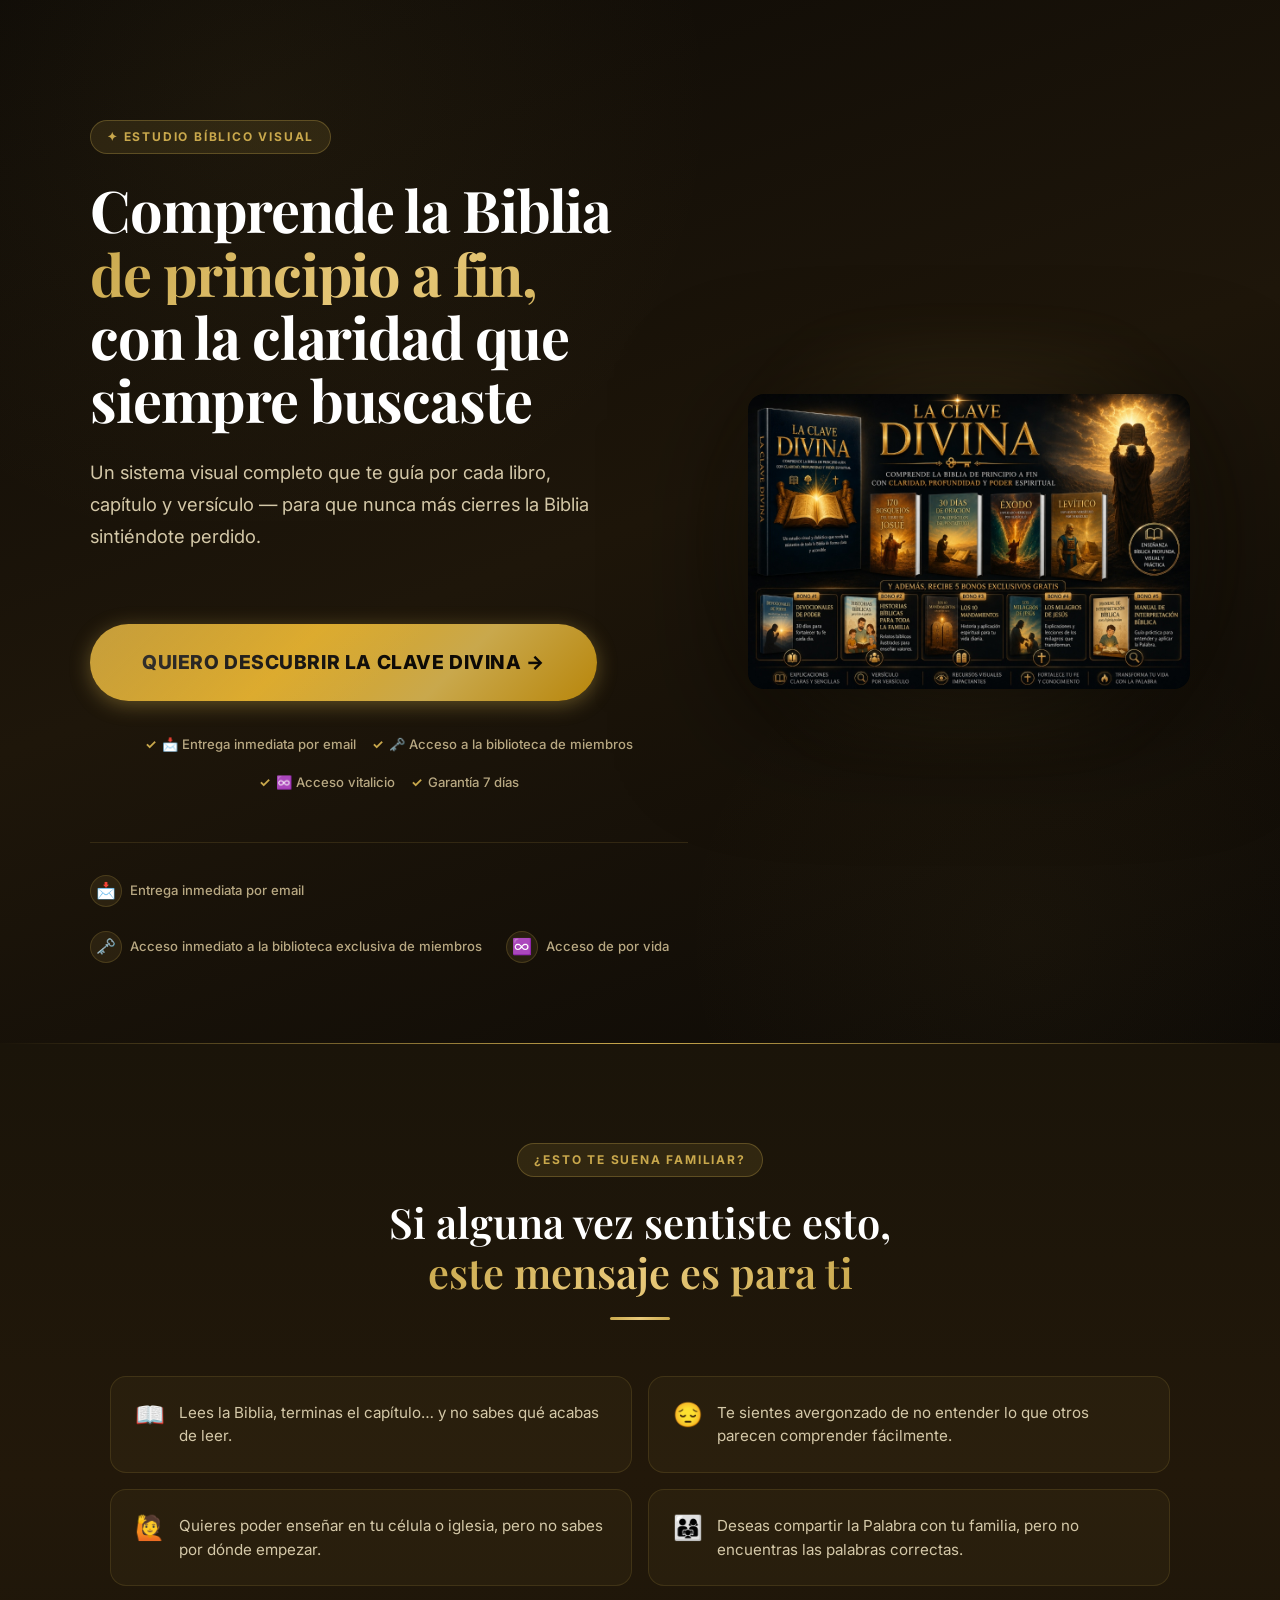
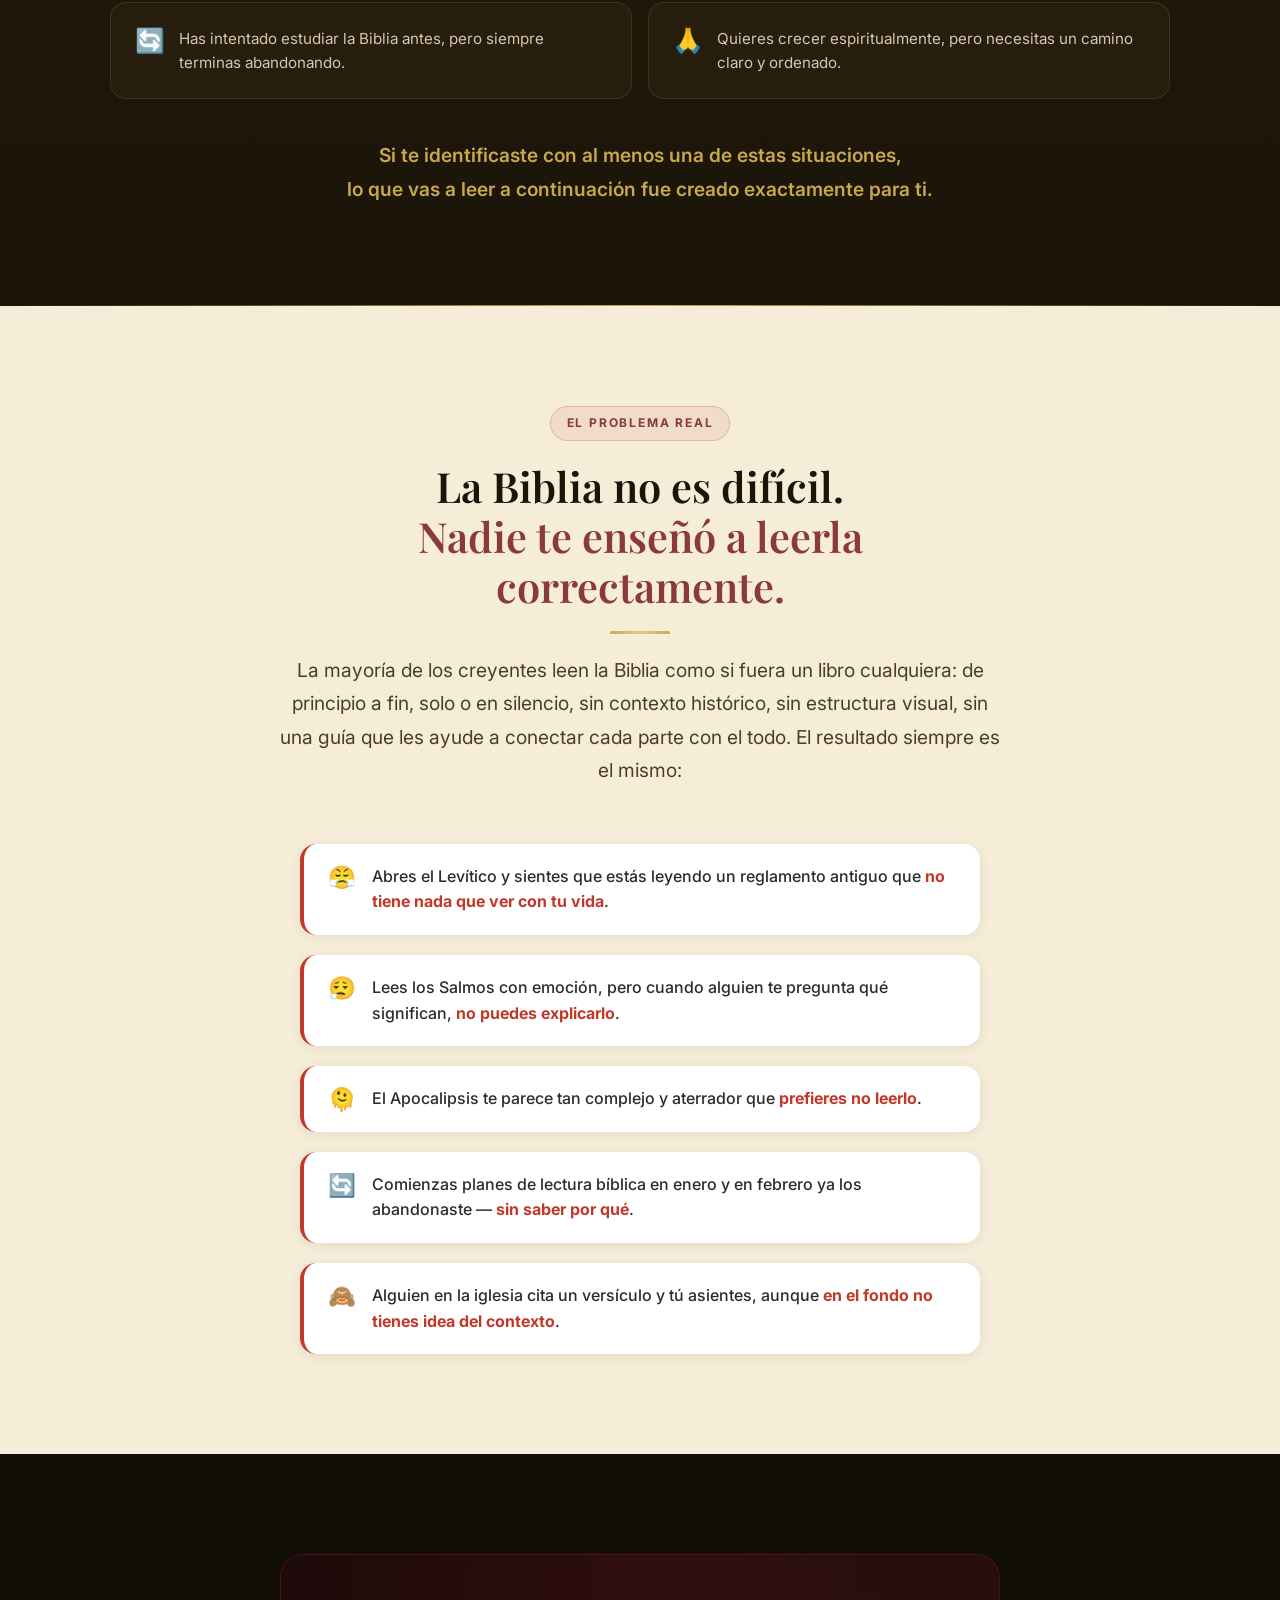
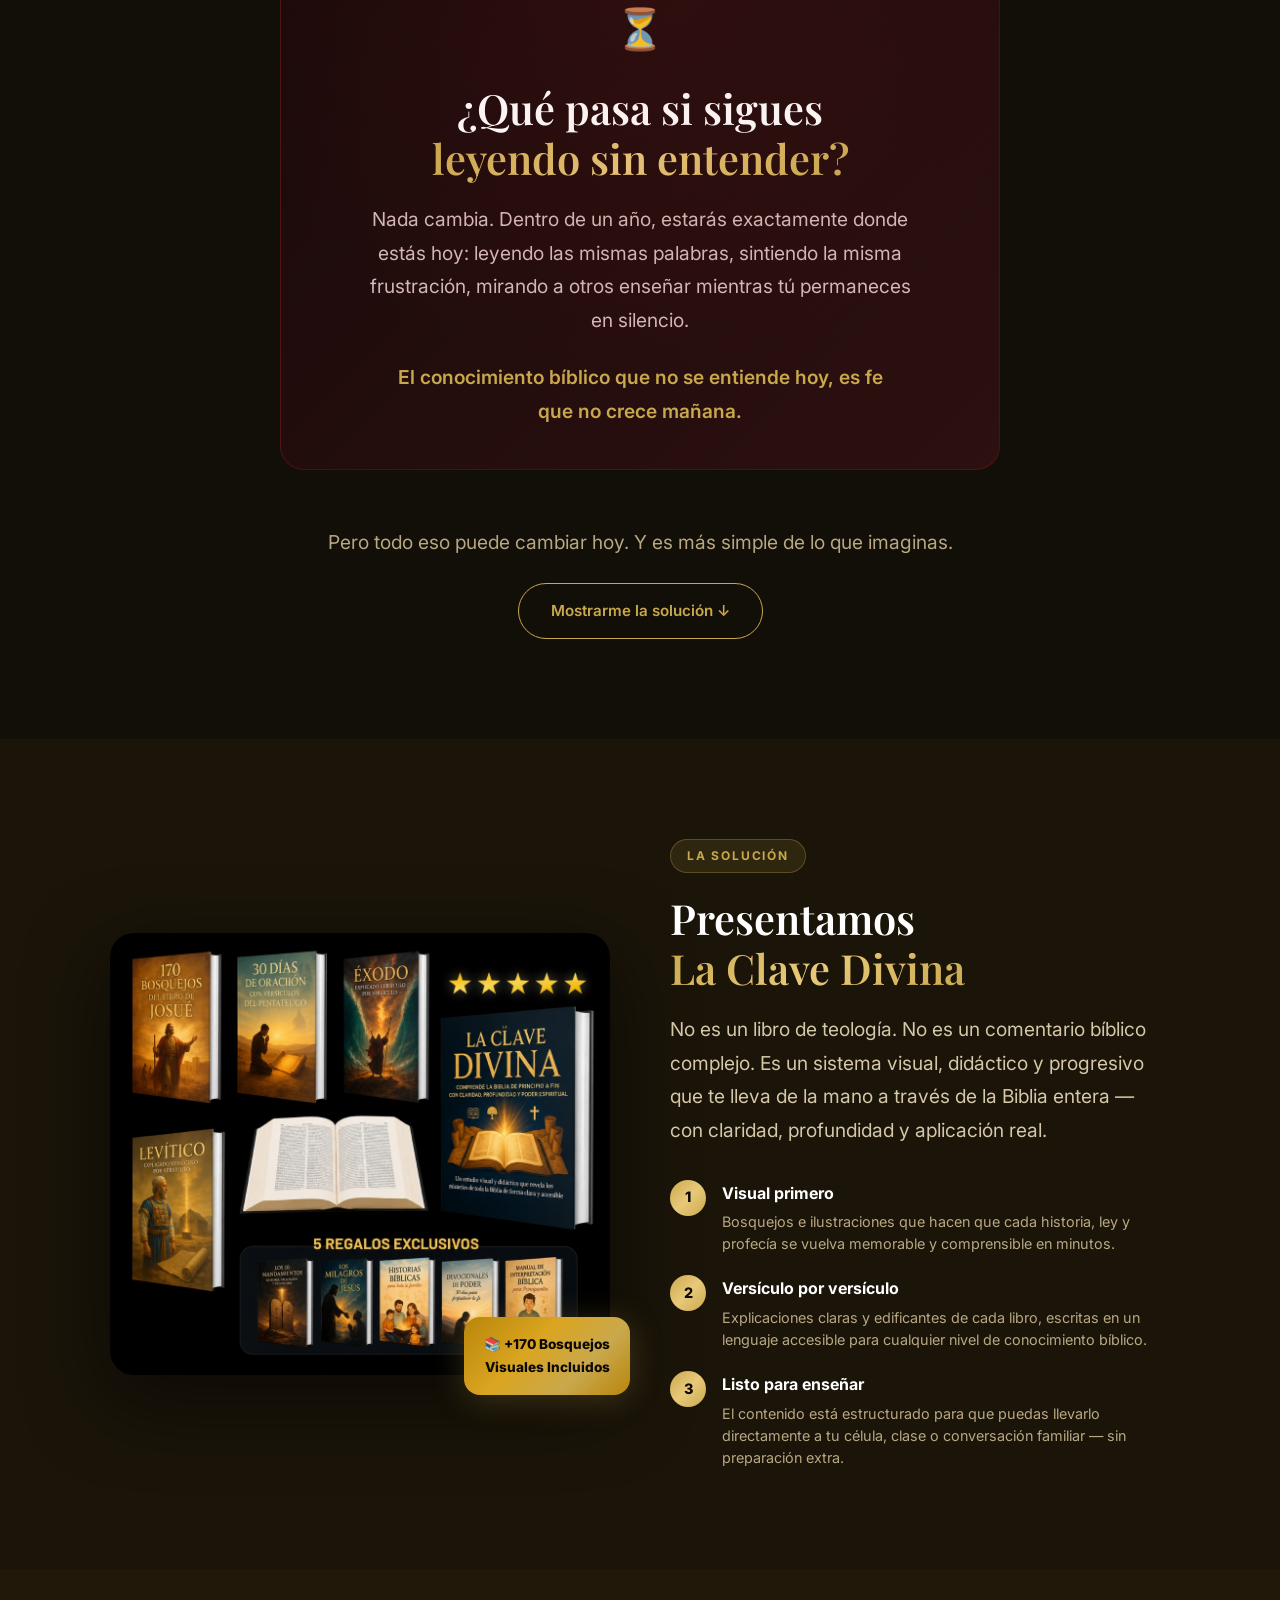
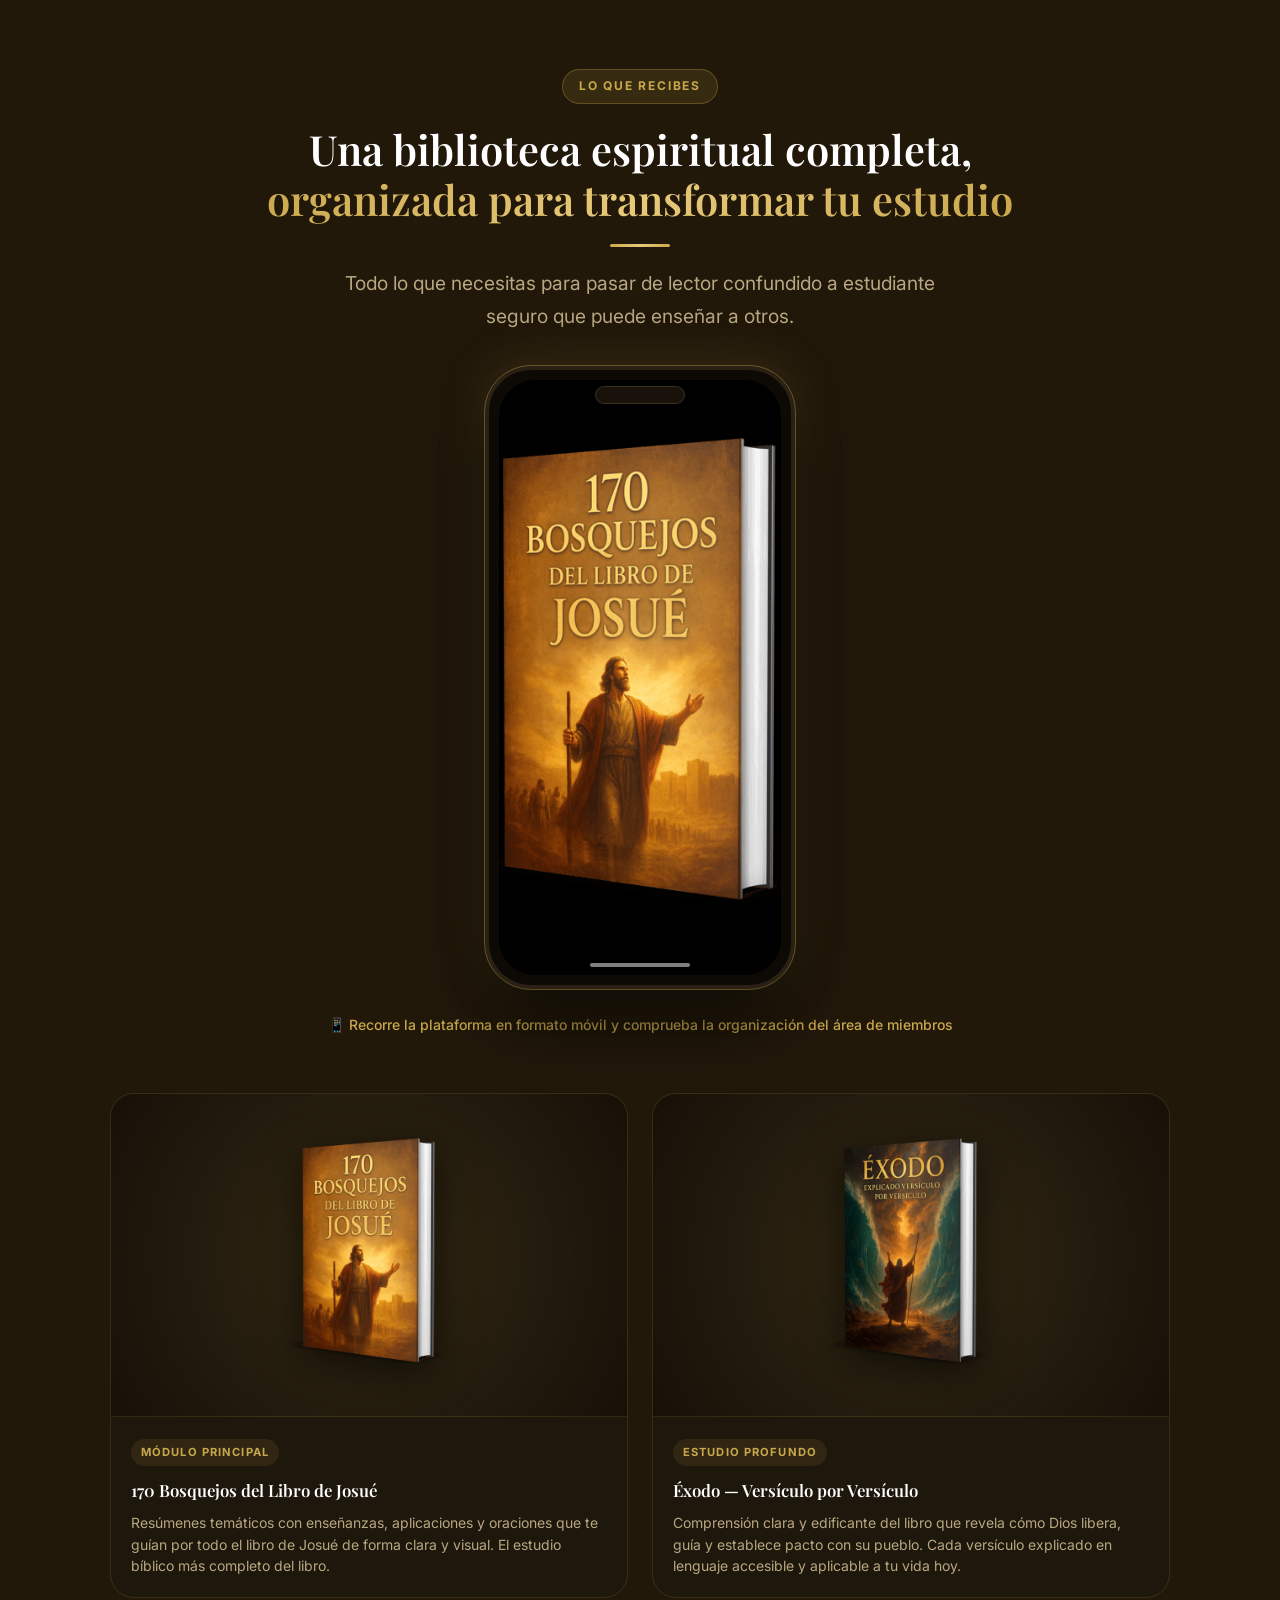
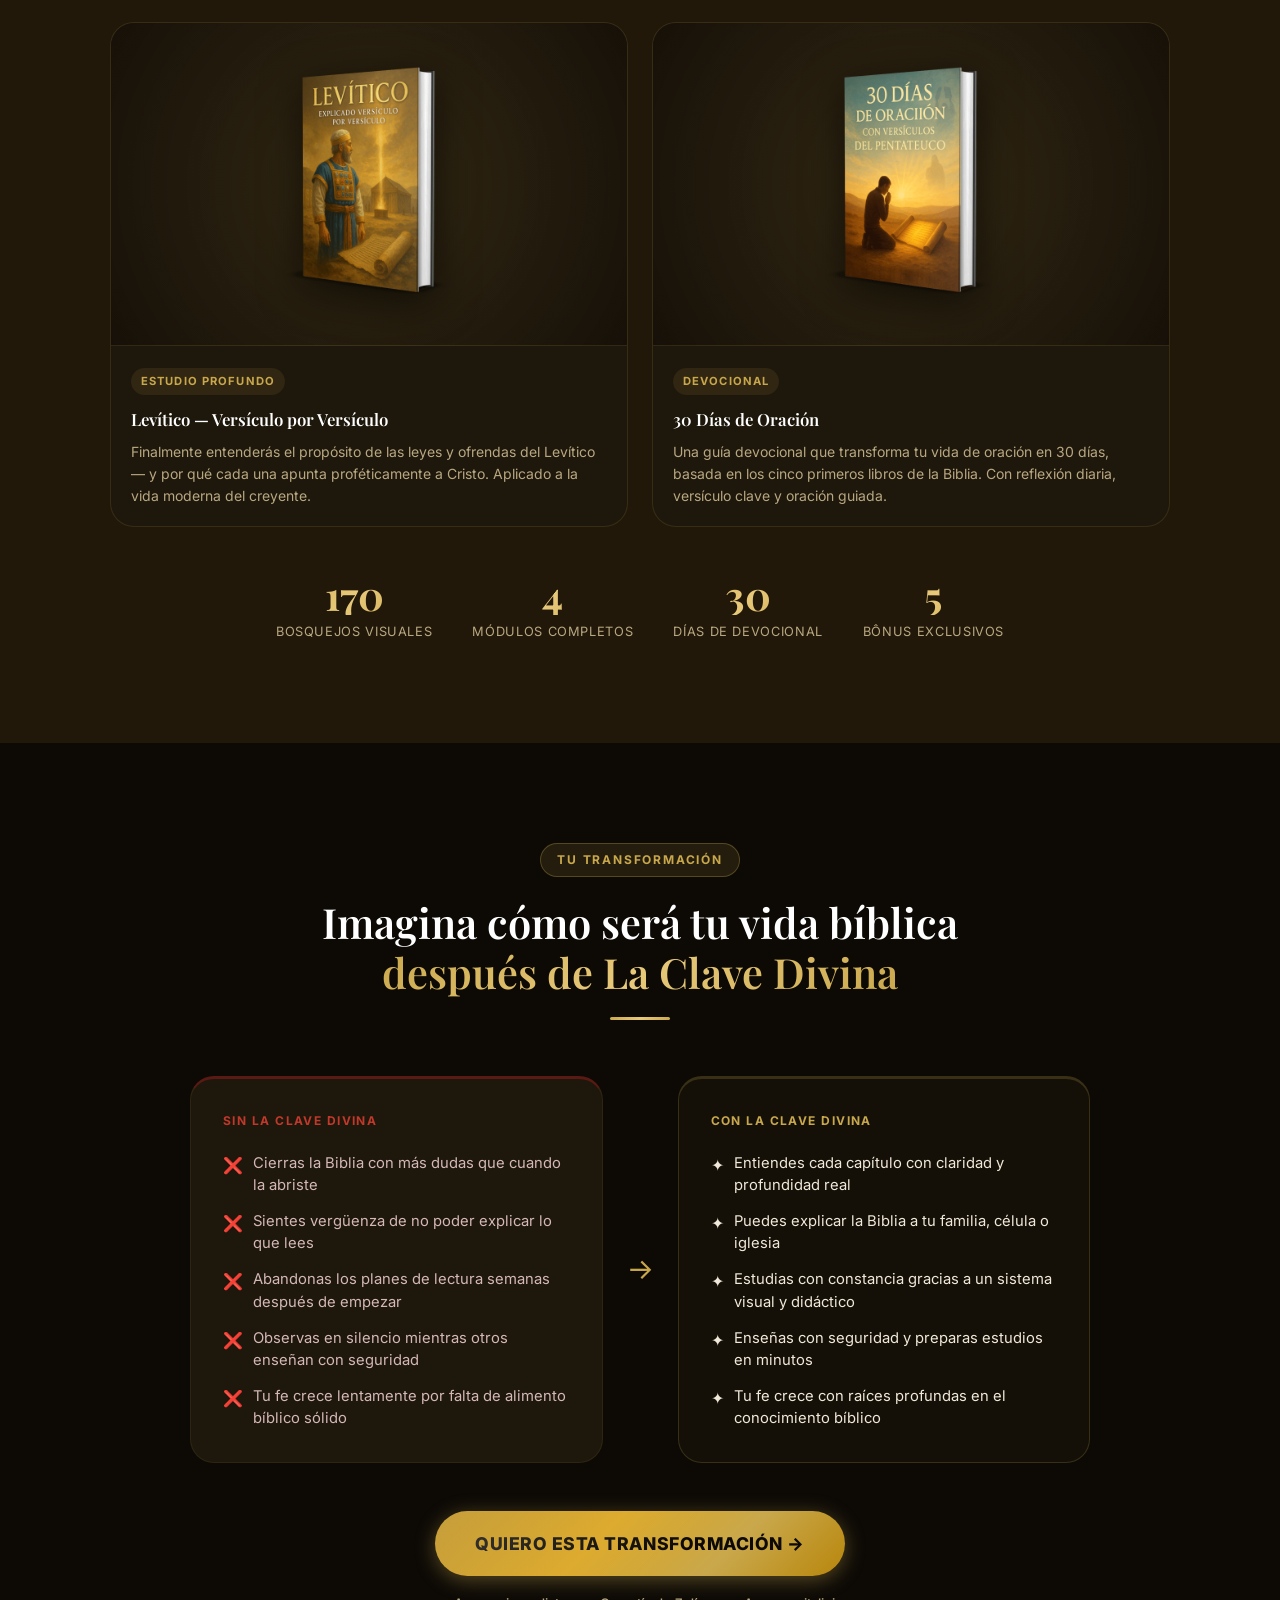
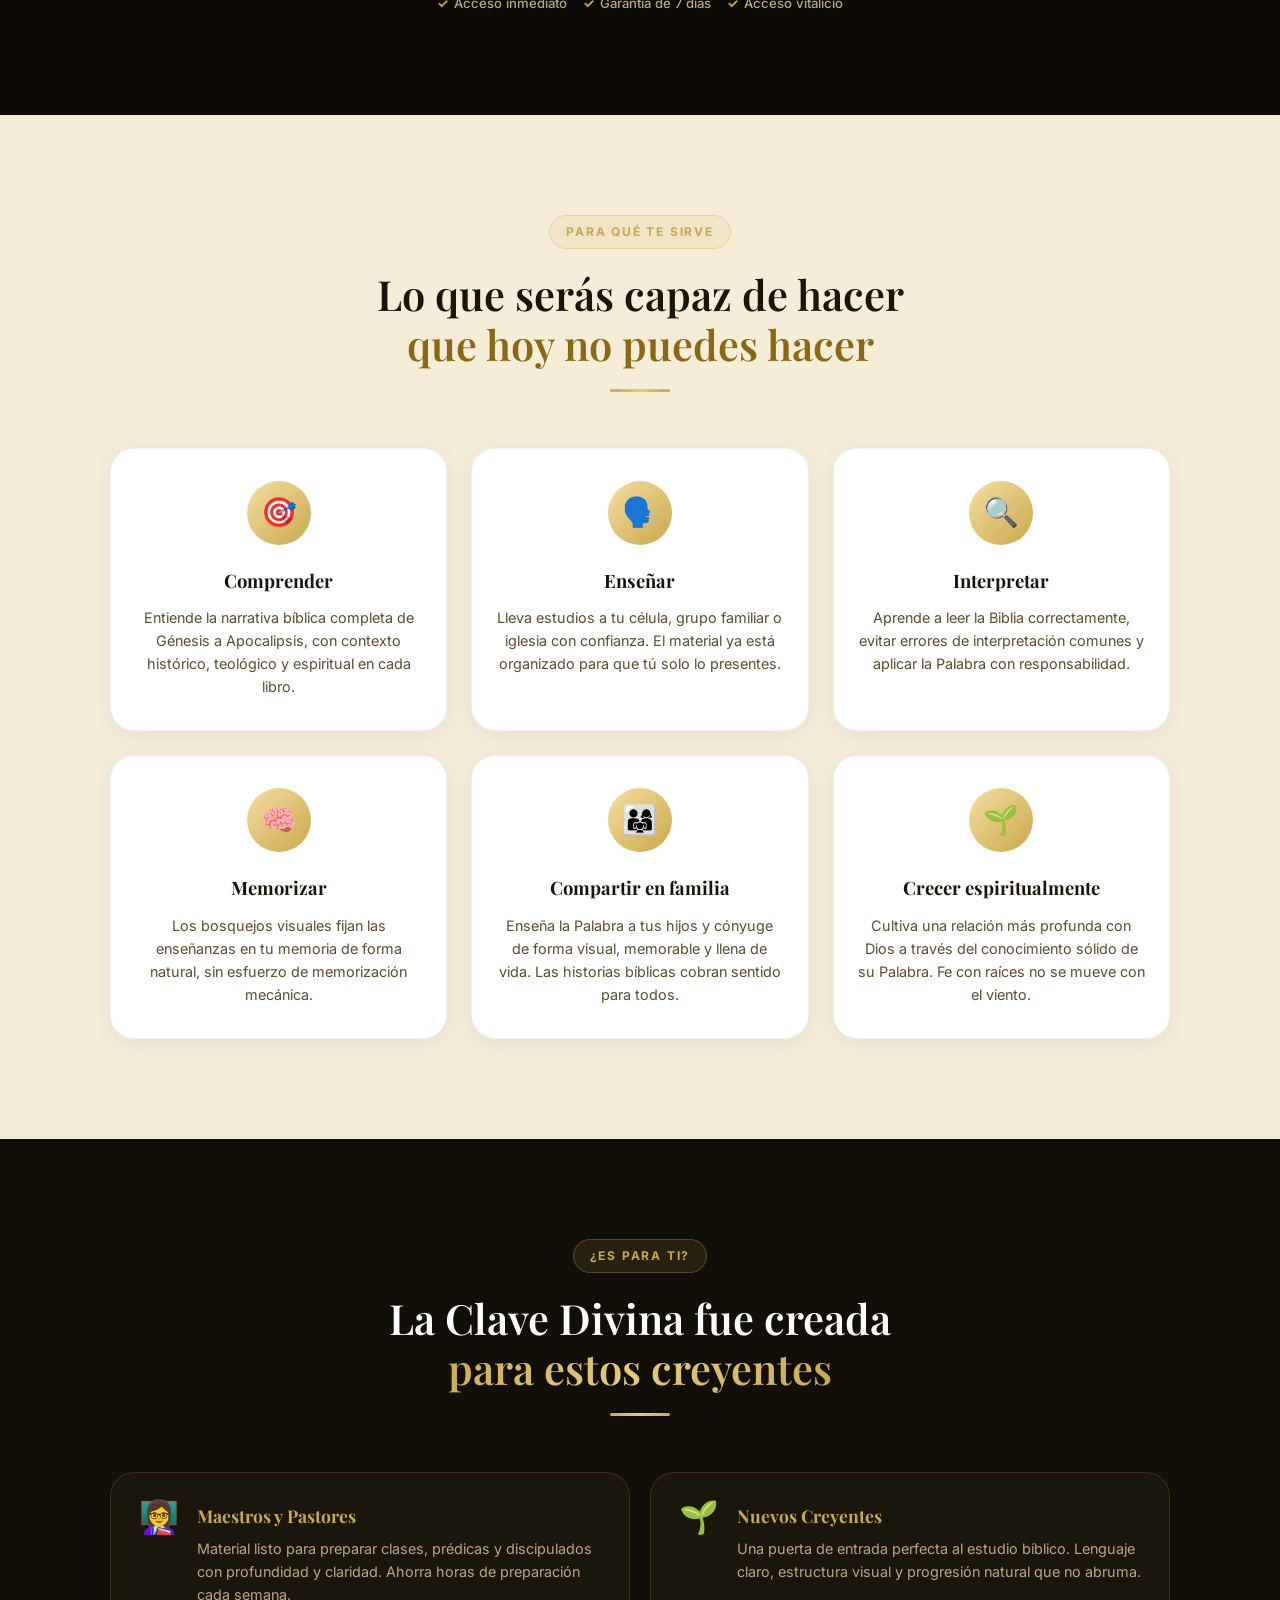
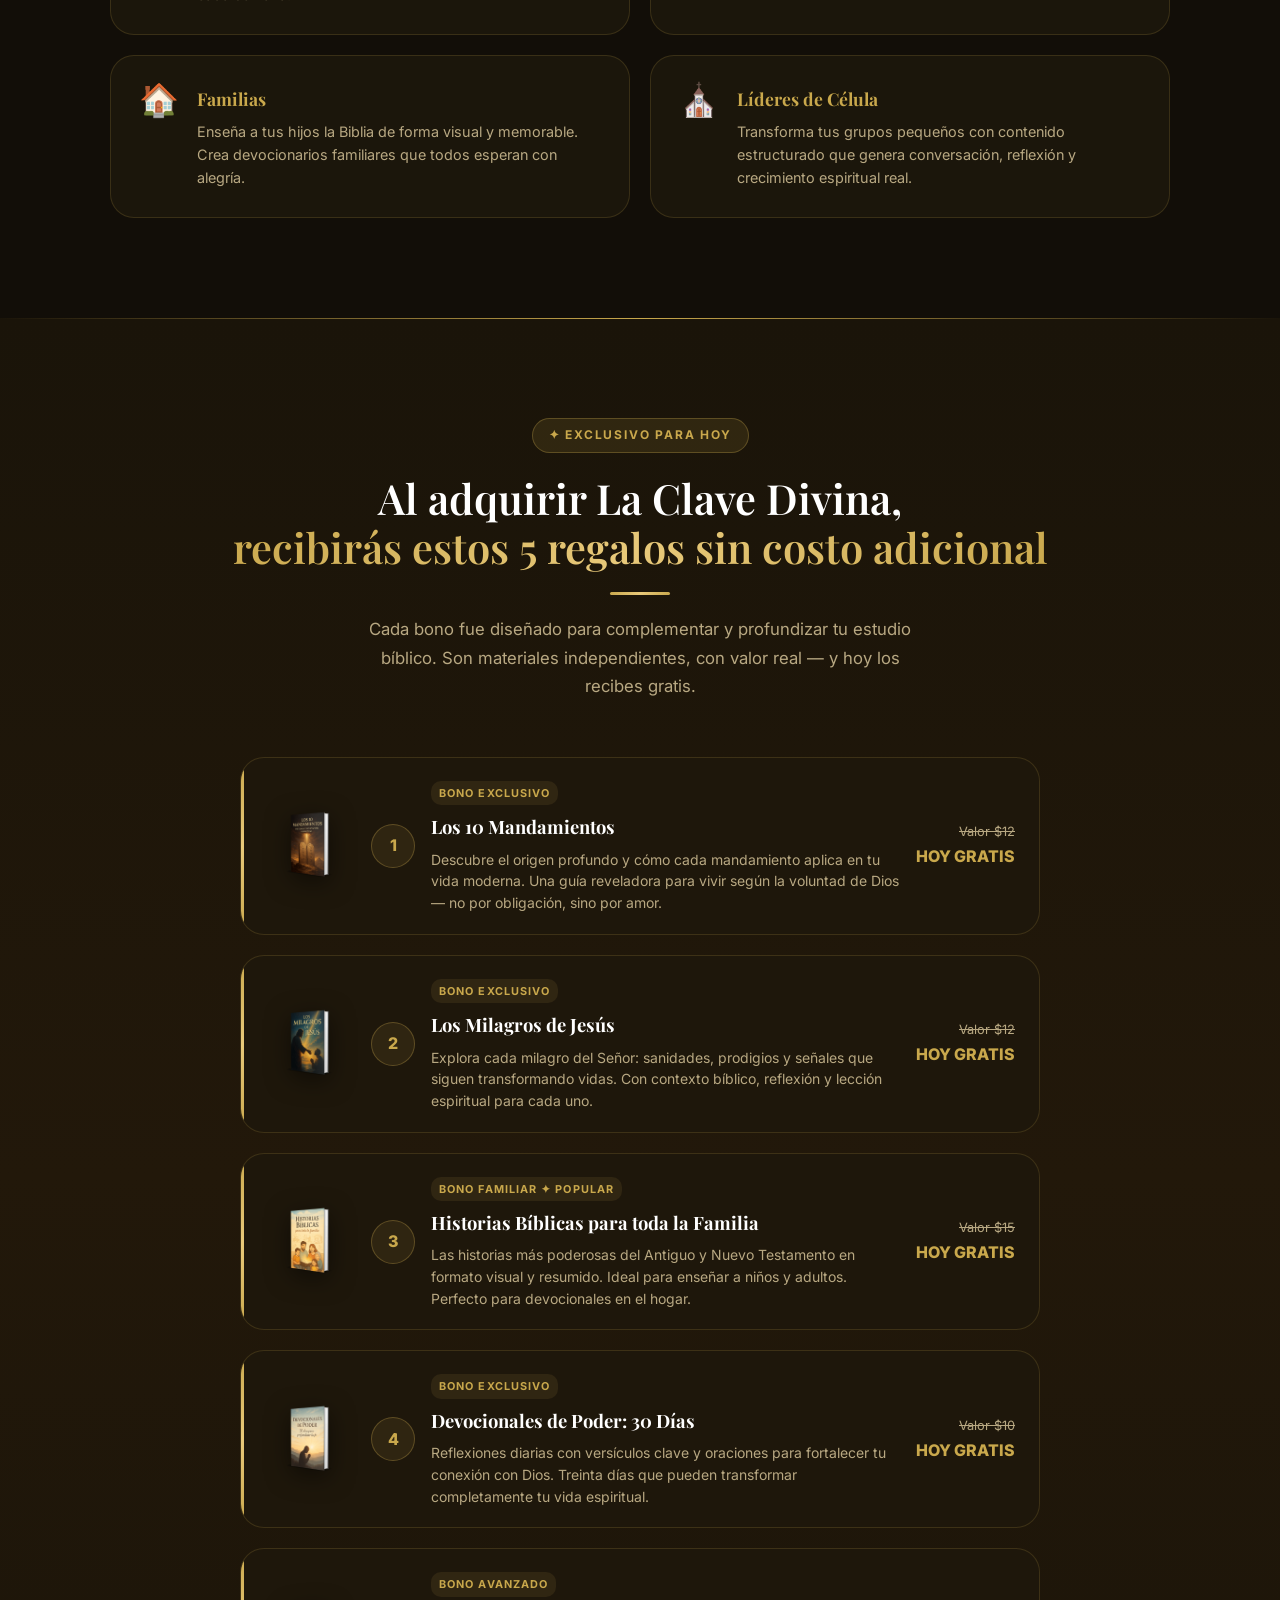
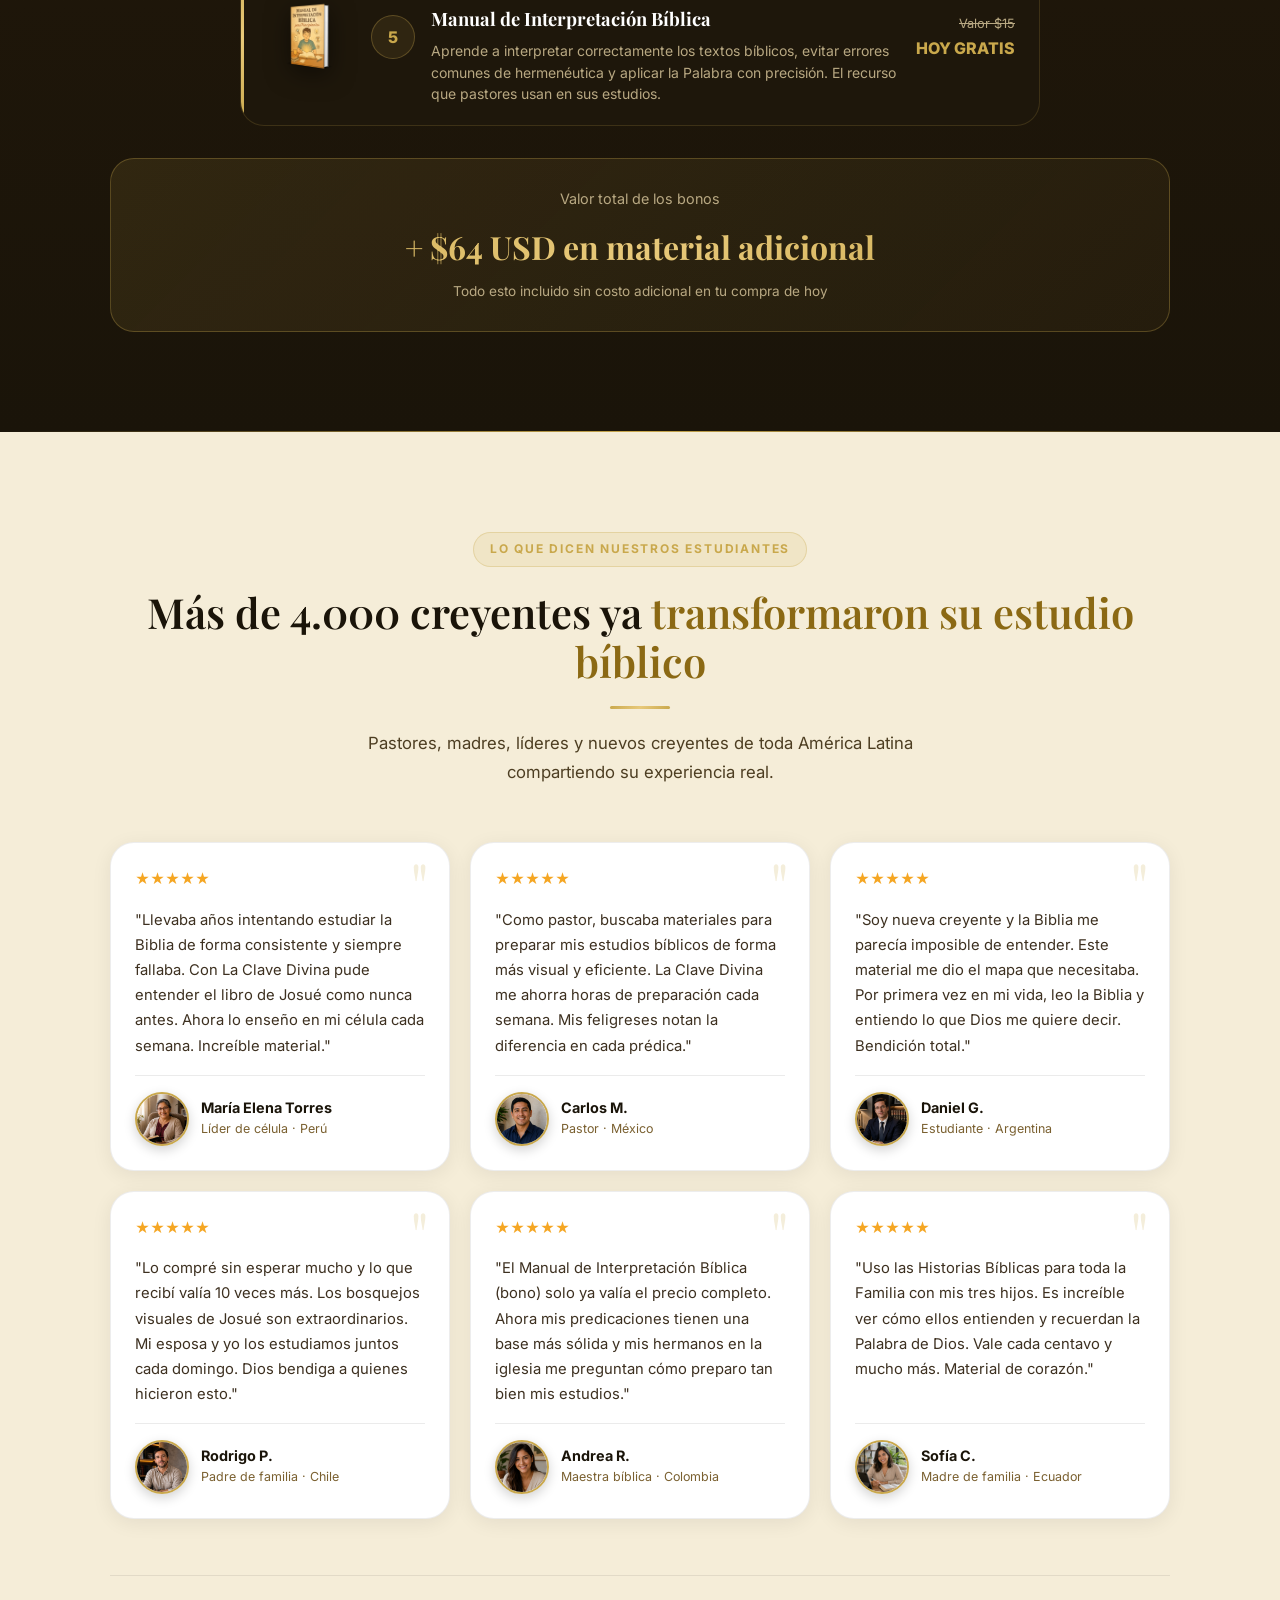
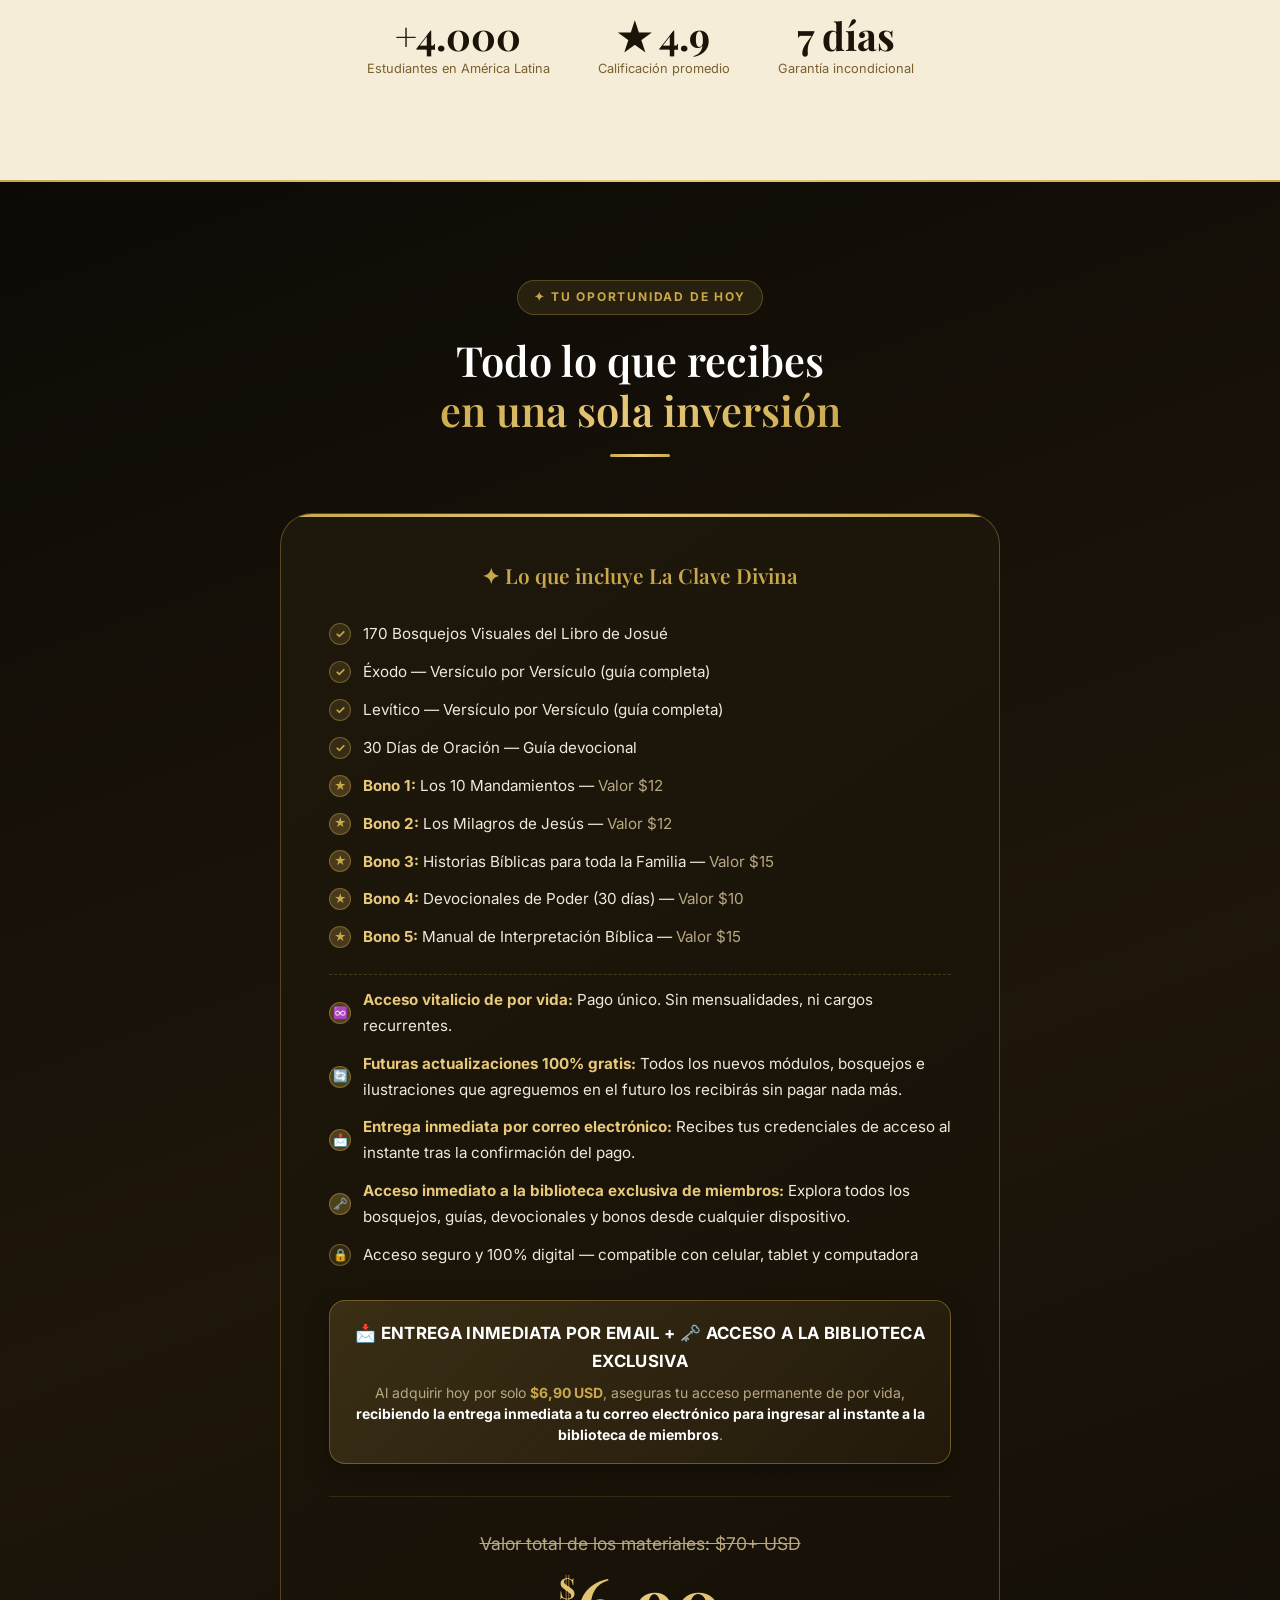
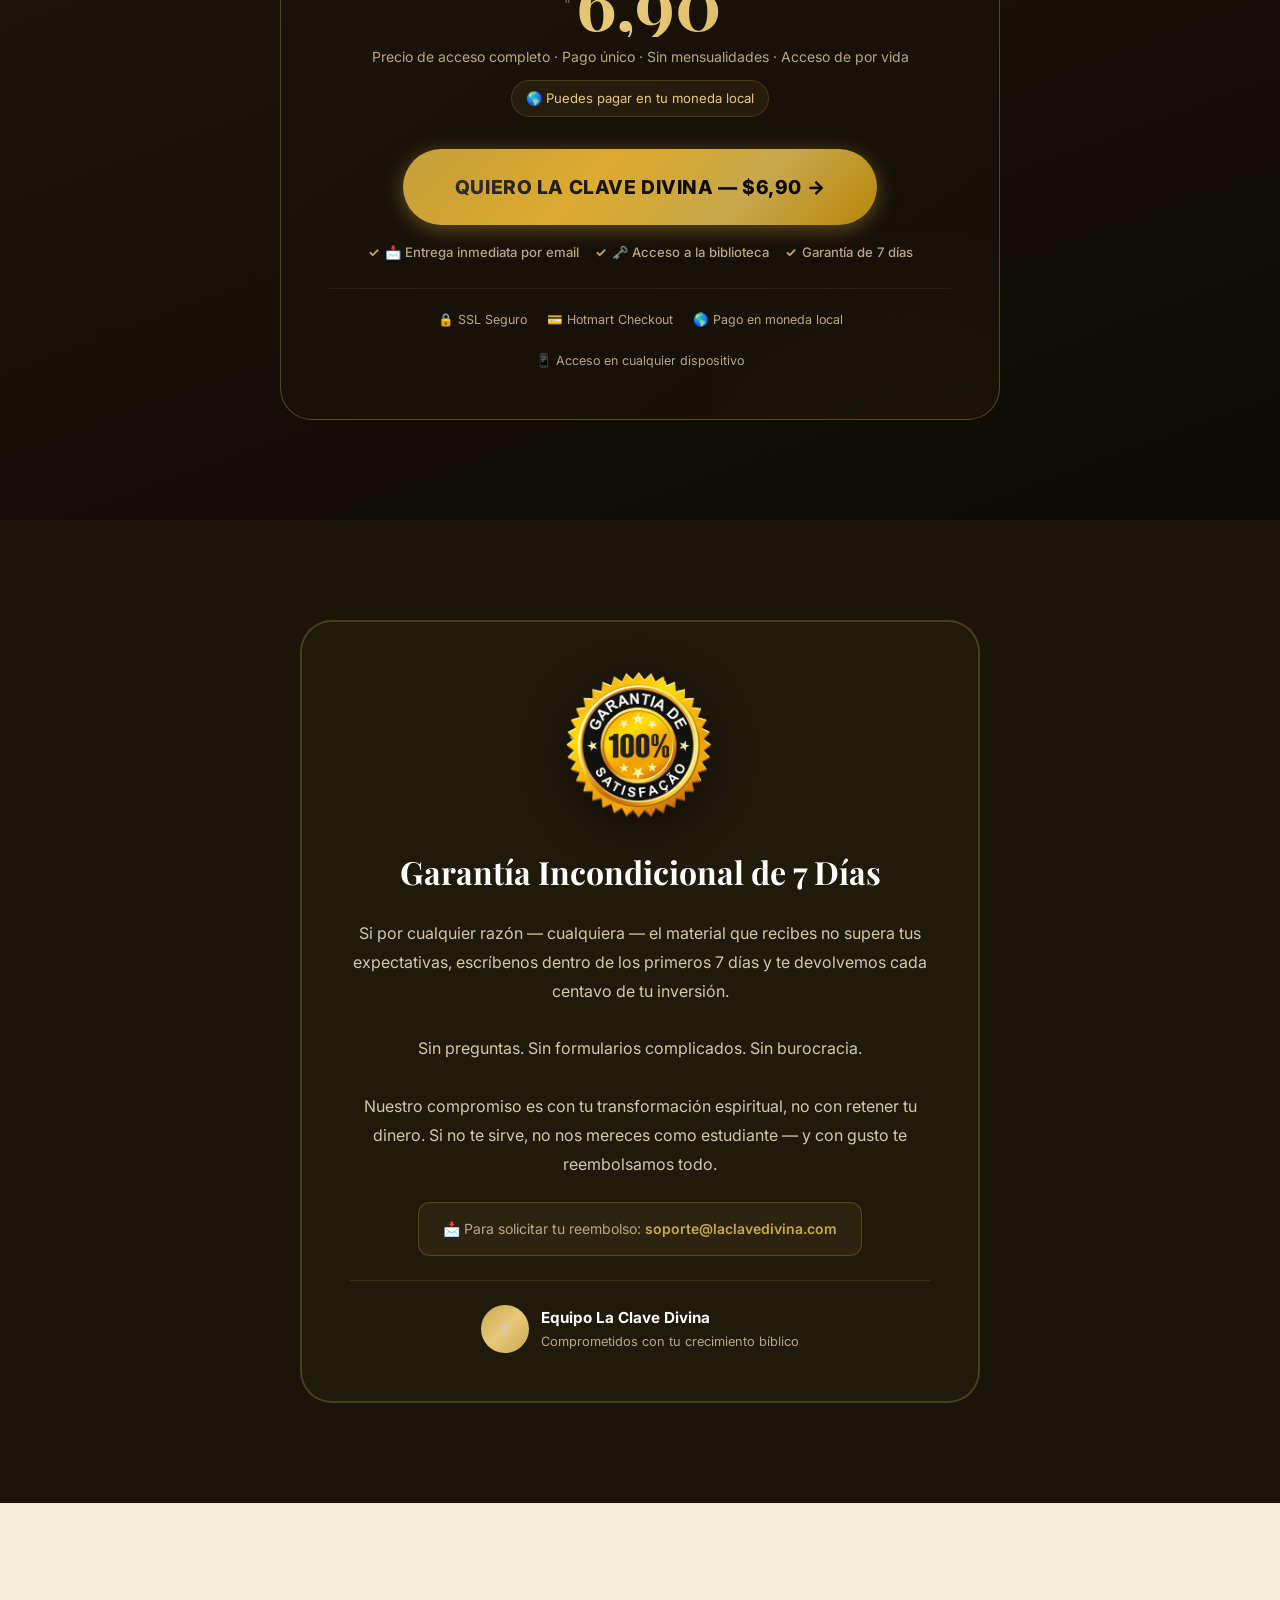
==== commit bda4fcb7: "Install Meta Pixel and restructure mobile hero layout" ====
--- a/index.html
+++ b/index.html
@@ -25,6 +25,23 @@
 
   <!-- Canonical -->
   <link rel="canonical" href="https://laclavedivina.com" />
+  <!-- Meta Pixel Code -->
+  <script>
+    !function(f,b,e,v,n,t,s)
+    {if(f.fbq)return;n=f.fbq=function(){n.callMethod?
+    n.callMethod.apply(n,arguments):n.queue.push(arguments)};
+    if(!f._fbq)f._fbq=n;n.push=n;n.loaded=!0;n.version='2.0';
+    n.queue=[];t=b.createElement(e);t.async=!0;
+    t.src=v;s=b.getElementsByTagName(e)[0];
+    s.parentNode.insertBefore(t,s)}(window, document,'script',
+    'https://connect.facebook.net/en_US/fbevents.js');
+    fbq('init', '1556311296143013');
+    fbq('track', 'PageView');
+  </script>
+  <noscript>
+    <img height="1" width="1" style="display:none" src="https://www.facebook.com/tr?id=1556311296143013&ev=PageView&noscript=1" />
+  </noscript>
+  <!-- End Meta Pixel Code -->
 </head>
 <body>
 
@@ -68,33 +85,6 @@
           Un sistema visual completo que te guía por cada libro, capítulo y versículo —
           para que nunca más cierres la Biblia sintiéndote perdido.
         </p>
-
-        <div class="hero-cta-group">
-          <a href="#oferta" class="btn-primary btn-hero btn-pulse" id="hero-cta-btn">
-            Quiero Descubrir La Clave Divina →
-          </a>
-          <div class="btn-microcopy">
-            <span>📩 Entrega inmediata por email</span>
-            <span>🗝️ Acceso a la biblioteca de miembros</span>
-            <span>♾️ Acceso vitalicio</span>
-            <span>Garantía 7 días</span>
-          </div>
-        </div>
-
-        <div class="hero-trust-strip">
-          <div class="trust-badge">
-            <div class="badge-icon">📩</div>
-            <span>Entrega inmediata por email</span>
-          </div>
-          <div class="trust-badge">
-            <div class="badge-icon">🗝️</div>
-            <span>Acceso inmediato a la biblioteca exclusiva de miembros</span>
-          </div>
-          <div class="trust-badge">
-            <div class="badge-icon">♾️</div>
-            <span>Acceso de por vida</span>
-          </div>
-        </div>
       </div>
 
       <!-- Visual -->
@@ -109,6 +99,36 @@
             width="1024"
             height="682"
           />
+        </div>
+      </div>
+
+      <!-- CTA & Trust -->
+      <div class="hero-action-area">
+        <div class="hero-cta-group">
+          <a href="#oferta" class="btn-primary btn-hero btn-pulse" id="hero-cta-btn">
+            Quiero Descubrir La Clave Divina →
+          </a>
+          <div class="btn-microcopy">
+            <span>📩 Entrega inmediata por email</span>
+            <span>🗝️ Acceso a la biblioteca de miembros</span>
+            <span>♾️ Acceso vitalicio</span>
+            <span>Garantía 7 días</span>
+          </div>
+        </div>
+
+        <div class="hero-trust-strip">
+          <div class="trust-badge">
+            <div class="badge-icon">📩</div>
+            <span>Entrega inmediata por email</span>
+          </div>
+          <div class="trust-badge">
+            <div class="badge-icon">🗝️</div>
+            <span>Acceso inmediato a la biblioteca exclusiva de miembros</span>
+          </div>
+          <div class="trust-badge">
+            <div class="badge-icon">♾️</div>
+            <span>Acceso de por vida</span>
+          </div>
         </div>
       </div>
 
--- a/styles.css
+++ b/styles.css
@@ -514,17 +514,34 @@
 
 .hero-inner {
   display: grid;
-  grid-template-columns: 1fr 1fr;
-  gap: 60px;
+  grid-template-columns: 1.15fr 0.85fr;
+  grid-template-rows: auto auto;
+  gap: 32px 60px;
   align-items: center;
   max-width: 1100px;
   margin: 0 auto;
   width: 100%;
   position: relative;
   z-index: 1;
-}
-
-.hero-content {}
+  grid-template-areas: 
+    "content visual"
+    "action visual";
+}
+
+.hero-content {
+  grid-area: content;
+}
+
+.hero-visual {
+  grid-area: visual;
+}
+
+.hero-action-area {
+  grid-area: action;
+  display: flex;
+  flex-direction: column;
+  align-items: flex-start;
+}
 
 .hero-eyebrow {
   margin-bottom: 24px;
@@ -1858,8 +1875,18 @@
 
   .hero-inner {
     grid-template-columns: 1fr;
-    gap: 48px;
+    grid-template-rows: auto auto auto;
+    gap: 32px;
     text-align: center;
+    grid-template-areas:
+      "content"
+      "visual"
+      "action";
+  }
+
+  .hero-action-area {
+    grid-area: action;
+    align-items: center;
   }
 
   .hero-cta-group {
@@ -1875,7 +1902,7 @@
   }
 
   .hero-visual {
-    order: -1;
+    grid-area: visual;
   }
 
   .hero-mockup-img {
